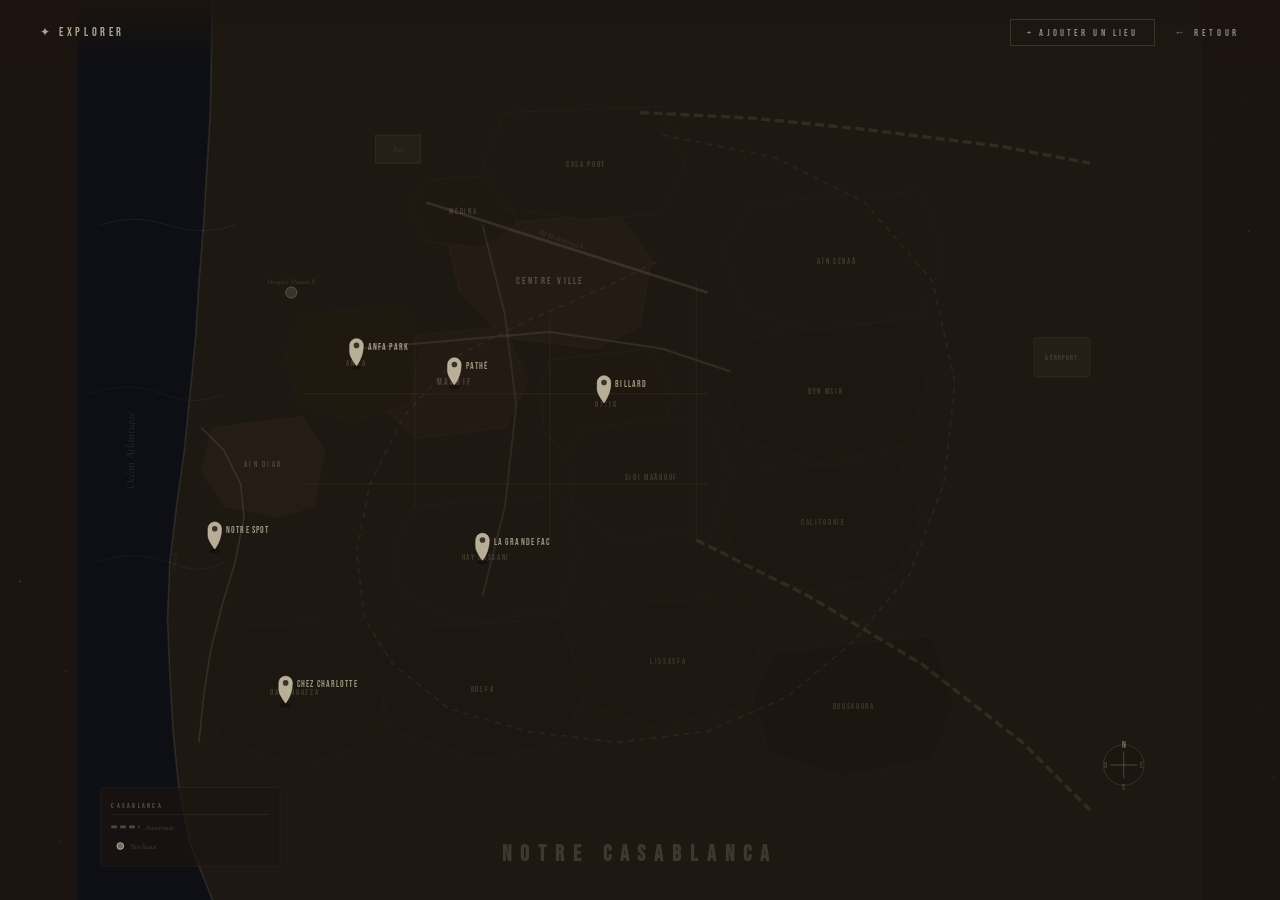
==== carte.html @ 4262c140 "Create carte.html" ====
<!DOCTYPE html>
<html lang="fr">
<head>
<meta charset="UTF-8">
<meta name="viewport" content="width=device-width, initial-scale=1.0">
<title>Notre Carte</title>
<link rel="icon" type="image/x-icon" href="favicon_io/favicon.ico">
<link rel="apple-touch-icon" href="favicon_io/apple-touch-icon.png">
<link href="https://fonts.googleapis.com/css2?family=Bebas+Neue&family=Cormorant+Garamond:ital,wght@0,300;0,400;1,300;1,400&display=swap" rel="stylesheet">
<style>
*{margin:0;padding:0;box-sizing:border-box}
:root{
  --bg:#1C1410;--bg2:#231A13;--bg3:#2E2018;
  --cream:#F2EAD8;--cream2:#D9CEBC;
  --brown:#7A7870;--brown-light:#D4C9B0;
  --text:#F2EAD8;--muted:#8A8880;
}
html,body{height:100%;background:var(--bg);color:var(--text);font-family:'Cormorant Garamond',Georgia,serif;overflow:hidden;}

/* NAV */
nav{position:fixed;top:0;left:0;width:100%;z-index:50;padding:1.2rem 2.5rem;display:flex;align-items:center;justify-content:space-between;background:linear-gradient(to bottom,rgba(28,20,16,0.95),transparent);}
.nav-logo{font-family:'Bebas Neue',sans-serif;font-size:0.75rem;letter-spacing:0.3em;color:var(--brown-light);text-decoration:none;opacity:0.8;}
.nav-back{font-family:'Bebas Neue',sans-serif;font-size:0.65rem;letter-spacing:0.35em;color:var(--muted);text-decoration:none;transition:color 0.2s;}
.nav-back:hover{color:var(--cream);}
.nav-add-btn{font-family:'Bebas Neue',sans-serif;font-size:0.65rem;letter-spacing:0.3em;color:var(--muted);background:none;border:1px solid rgba(180,170,155,0.2);padding:0.4rem 1rem;cursor:pointer;transition:all 0.2s;}
.nav-add-btn:hover,.nav-add-btn.active{color:var(--cream);border-color:rgba(180,170,155,0.5);}

/* MAP CONTAINER */
#map-wrap{position:fixed;inset:0;z-index:1;overflow:hidden;}
#map-svg{width:100%;height:100%;cursor:default;}
#map-svg.adding{cursor:crosshair;}

/* CARTE TITLE */
.map-title{position:fixed;bottom:2rem;left:50%;transform:translateX(-50%);z-index:10;text-align:center;pointer-events:none;}
.map-title h1{font-family:'Bebas Neue',sans-serif;font-size:clamp(1rem,3vw,1.4rem);letter-spacing:0.4em;color:var(--cream);opacity:0.15;}

/* ADD MODE HINT */
#add-hint{position:fixed;top:5rem;left:50%;transform:translateX(-50%);z-index:20;font-family:'Bebas Neue',sans-serif;font-size:0.65rem;letter-spacing:0.4em;color:var(--brown-light);opacity:0.8;background:rgba(28,20,16,0.9);padding:0.5rem 1.2rem;border:1px solid rgba(180,170,155,0.2);display:none;}
#add-hint.show{display:block;}

/* PIN POPUP */
#pin-popup{
  position:fixed;z-index:100;
  background:var(--bg2);
  border:1px solid rgba(180,170,155,0.22);
  padding:1.5rem;
  width:260px;
  display:none;
  pointer-events:all;
}
#pin-popup.show{display:block;}
.popup-name{font-family:'Bebas Neue',sans-serif;font-size:0.8rem;letter-spacing:0.3em;color:var(--brown-light);margin-bottom:0.3rem;}
.popup-text{font-size:0.95rem;font-style:italic;color:var(--cream2);line-height:1.7;font-weight:300;}
.popup-delete{font-family:'Bebas Neue',sans-serif;font-size:0.55rem;letter-spacing:0.3em;color:var(--muted);background:none;border:none;cursor:pointer;margin-top:1rem;display:block;transition:color 0.2s;}
.popup-delete:hover{color:var(--cream);}
.popup-close{position:absolute;top:0.6rem;right:0.8rem;font-family:'Bebas Neue',sans-serif;font-size:0.6rem;color:var(--muted);background:none;border:none;cursor:pointer;}
.popup-close:hover{color:var(--cream);}

/* ADD FORM MODAL */
#add-modal{
  position:fixed;inset:0;z-index:200;
  background:rgba(10,7,4,0.88);
  backdrop-filter:blur(10px);
  display:none;align-items:center;justify-content:center;
  padding:2rem;
}
#add-modal.show{display:flex;}
#add-form{
  background:var(--bg2);
  border:1px solid rgba(180,170,155,0.2);
  padding:2.5rem;
  width:100%;max-width:400px;
}
.form-title{font-family:'Bebas Neue',sans-serif;font-size:1.2rem;letter-spacing:0.3em;color:var(--cream);margin-bottom:2rem;}
.form-group{margin-bottom:1.2rem;}
.form-label{font-family:'Bebas Neue',sans-serif;font-size:0.6rem;letter-spacing:0.4em;color:var(--muted);opacity:0.7;display:block;margin-bottom:0.5rem;}
.form-input,.form-textarea{
  width:100%;background:rgba(255,255,255,0.03);
  border:none;border-bottom:1px solid rgba(180,170,155,0.2);
  padding:0.5rem 0.2rem;color:var(--cream);
  font-family:'Cormorant Garamond',serif;font-style:italic;
  font-size:1rem;outline:none;transition:border-color 0.2s;
}
.form-textarea{resize:none;height:80px;border:1px solid rgba(180,170,155,0.2);padding:0.5rem;margin-top:0.2rem;}
.form-input::placeholder,.form-textarea::placeholder{color:var(--muted);opacity:0.4;}
.form-input:focus,.form-textarea:focus{border-color:rgba(180,170,155,0.5);}
.form-actions{display:flex;gap:1rem;margin-top:2rem;}
.form-submit{font-family:'Bebas Neue',sans-serif;font-size:0.7rem;letter-spacing:0.4em;color:var(--cream);background:none;border:1px solid rgba(180,170,155,0.3);padding:0.7rem 1.5rem;cursor:pointer;transition:all 0.2s;flex:1;}
.form-submit:hover{background:rgba(180,170,155,0.08);border-color:rgba(180,170,155,0.6);}
.form-cancel{font-family:'Bebas Neue',sans-serif;font-size:0.7rem;letter-spacing:0.4em;color:var(--muted);background:none;border:none;cursor:pointer;padding:0.7rem 1rem;transition:color 0.2s;}
.form-cancel:hover{color:var(--cream);}

/* STARFIELD */
#starfield{position:fixed;inset:0;pointer-events:none;z-index:0;}
</style>
</head>
<body>

<canvas id="starfield"></canvas>

<nav>
  <a class="nav-logo" href="index.html">✦ Explorer</a>
  <div style="display:flex;gap:1.2rem;align-items:center;">
    <button class="nav-add-btn" id="nav-add-btn">+ Ajouter un lieu</button>
    <a class="nav-back" href="index.html">← Retour</a>
  </div>
</nav>

<div id="add-hint" class="show" style="display:none;">Appuie sur la carte pour placer un pin ✦</div>

<div id="map-wrap">
<svg id="map-svg" viewBox="0 0 1000 800" preserveAspectRatio="xMidYMid meet" xmlns="http://www.w3.org/2000/svg">
  <defs>
    <filter id="glow"><feGaussianBlur stdDeviation="3" result="coloredBlur"/><feMerge><feMergeNode in="coloredBlur"/><feMergeNode in="SourceGraphic"/></feMerge></filter>
  </defs>

  <!-- FOND MER / OCÉAN ATLANTIQUE -->
  <rect width="1000" height="800" fill="#0D0F14"/>

  <!-- MASSE TERRESTRE CASABLANCA - forme générale -->
  <!-- Zone principale urbaine -->
  <path d="M120,0 L1000,0 L1000,800 L120,800 L100,750 L90,700 L85,650 L82,600 L80,550 L82,500 L88,450 L95,400 L100,350 L105,300 L108,250 L112,200 L115,150 L118,100 Z" fill="#1E1812"/>

  <!-- Côte Atlantique - détails -->
  <path d="M120,0 L118,100 L115,150 L112,200 L108,250 L105,300 L100,350 L95,400 L88,450 L82,500 L80,550 L82,600 L85,650 L90,700 L100,750 L120,800" fill="none" stroke="rgba(180,170,155,0.15)" stroke-width="1.5"/>

  <!-- Vagues océan subtiles -->
  <path d="M20,200 Q50,190 80,200 Q110,210 140,200" fill="none" stroke="rgba(140,160,180,0.08)" stroke-width="1"/>
  <path d="M10,350 Q45,338 75,350 Q105,362 130,350" fill="none" stroke="rgba(140,160,180,0.06)" stroke-width="1"/>
  <path d="M15,500 Q50,488 82,500 Q110,512 130,500" fill="none" stroke="rgba(140,160,180,0.07)" stroke-width="1"/>

  <!-- Label OCÉAN ATLANTIQUE -->
  <text x="50" y="400" font-family="'Cormorant Garamond',serif" font-size="11" fill="rgba(140,160,180,0.2)" font-style="italic" text-anchor="middle" transform="rotate(-90,50,400)">Océan Atlantique</text>

  <!-- QUARTIERS / ZONES PRINCIPALES -->

  <!-- Ain Diab / Corniche (zone côtière ouest) -->
  <path d="M120,380 L200,370 L220,400 L210,450 L180,460 L130,450 L110,420 Z" fill="#241C15" stroke="rgba(180,170,155,0.06)" stroke-width="0.5"/>
  <text x="165" y="415" font-family="'Bebas Neue',sans-serif" font-size="7.5" fill="rgba(212,201,176,0.25)" letter-spacing="2" text-anchor="middle">AIN DIAB</text>

  <!-- Maarif -->
  <path d="M280,300 L380,290 L400,340 L380,380 L300,390 L270,360 L265,320 Z" fill="#221A13" stroke="rgba(180,170,155,0.07)" stroke-width="0.5"/>
  <text x="335" y="342" font-family="'Bebas Neue',sans-serif" font-size="8" fill="rgba(212,201,176,0.25)" letter-spacing="2" text-anchor="middle">MAARIF</text>

  <!-- Centre Ville / Médina -->
  <path d="M350,200 L480,190 L510,230 L500,290 L460,310 L380,300 L340,260 L330,220 Z" fill="#241B14" stroke="rgba(180,170,155,0.09)" stroke-width="0.5"/>
  <text x="420" y="252" font-family="'Bebas Neue',sans-serif" font-size="8.5" fill="rgba(212,201,176,0.3)" letter-spacing="2" text-anchor="middle">CENTRE VILLE</text>

  <!-- Médina (zone plus ancienne) -->
  <path d="M310,160 L380,155 L390,200 L360,220 L310,215 L295,185 Z" fill="#1F1810" stroke="rgba(180,170,155,0.08)" stroke-width="0.5"/>
  <text x="343" y="190" font-family="'Bebas Neue',sans-serif" font-size="7" fill="rgba(212,201,176,0.2)" letter-spacing="1.5" text-anchor="middle">MÉDINA</text>

  <!-- Anfa -->
  <path d="M200,280 L290,270 L305,310 L295,360 L240,375 L195,355 L185,315 Z" fill="#201910" stroke="rgba(180,170,155,0.06)" stroke-width="0.5"/>
  <text x="248" y="325" font-family="'Bebas Neue',sans-serif" font-size="7.5" fill="rgba(212,201,176,0.2)" letter-spacing="2" text-anchor="middle">ANFA</text>

  <!-- Oasis / Riviera -->
  <path d="M420,320 L510,310 L530,355 L512,400 L445,412 L415,385 L412,342 Z" fill="#1F1811" stroke="rgba(180,170,155,0.07)" stroke-width="0.5"/>
  <text x="470" y="362" font-family="'Bebas Neue',sans-serif" font-size="7" fill="rgba(212,201,176,0.22)" letter-spacing="1.5" text-anchor="middle">OASIS</text>

  <!-- Sidi Maârouf / Technopark -->
  <path d="M450,380 L560,370 L580,420 L565,470 L480,480 L440,450 L435,405 Z" fill="#1E1812" stroke="rgba(180,170,155,0.06)" stroke-width="0.5"/>
  <text x="510" y="427" font-family="'Bebas Neue',sans-serif" font-size="7.5" fill="rgba(212,201,176,0.2)" letter-spacing="1.5" text-anchor="middle">SIDI MAÂROUF</text>

  <!-- Hay Hassani -->
  <path d="M300,450 L430,440 L445,490 L430,540 L350,555 L290,530 L280,490 Z" fill="#1E1812" stroke="rgba(180,170,155,0.06)" stroke-width="0.5"/>
  <text x="363" y="498" font-family="'Bebas Neue',sans-serif" font-size="7.5" fill="rgba(212,201,176,0.2)" letter-spacing="1.5" text-anchor="middle">HAY HASSANI</text>

  <!-- Oulfa / Lahraouiyine (zone sud) -->
  <path d="M280,560 L430,550 L450,610 L435,660 L360,675 L280,650 L265,600 Z" fill="#1D1711" stroke="rgba(180,170,155,0.06)" stroke-width="0.5"/>
  <text x="360" y="615" font-family="'Bebas Neue',sans-serif" font-size="7.5" fill="rgba(212,201,176,0.2)" letter-spacing="1.5" text-anchor="middle">OULFA</text>

  <!-- Dar Bouazza (zone sud-ouest côtière) -->
  <path d="M120,560 L260,550 L275,600 L265,660 L200,680 L130,660 L108,620 Z" fill="#1C1710" stroke="rgba(180,170,155,0.06)" stroke-width="0.5"/>
  <text x="193" y="618" font-family="'Bebas Neue',sans-serif" font-size="7.5" fill="rgba(212,201,176,0.2)" letter-spacing="1.5" text-anchor="middle">DAR BOUAZZA</text>

  <!-- Casa Port / Zone industrielle nord -->
  <path d="M380,100 L520,95 L540,145 L520,190 L450,195 L380,185 L360,145 Z" fill="#1D1811" stroke="rgba(180,170,155,0.07)" stroke-width="0.5"/>
  <text x="452" y="148" font-family="'Bebas Neue',sans-serif" font-size="7.5" fill="rgba(212,201,176,0.2)" letter-spacing="1.5" text-anchor="middle">CASA PORT</text>

  <!-- Ain Sebaa / Est -->
  <path d="M600,180 L750,170 L770,230 L750,280 L660,295 L590,275 L575,220 Z" fill="#1D1811" stroke="rgba(180,170,155,0.06)" stroke-width="0.5"/>
  <text x="675" y="235" font-family="'Bebas Neue',sans-serif" font-size="7.5" fill="rgba(212,201,176,0.2)" letter-spacing="1.5" text-anchor="middle">AÏN SÉBAÂ</text>

  <!-- Bernoussi / Ben Msik -->
  <path d="M600,300 L730,285 L755,340 L740,395 L660,410 L590,390 L575,340 Z" fill="#1C1710" stroke="rgba(180,170,155,0.06)" stroke-width="0.5"/>
  <text x="665" y="350" font-family="'Bebas Neue',sans-serif" font-size="7.5" fill="rgba(212,201,176,0.2)" letter-spacing="1.5" text-anchor="middle">BEN MSIK</text>

  <!-- Sidi Maarouf extension / Californie -->
  <path d="M600,420 L730,408 L750,460 L730,510 L650,525 L585,505 L575,455 Z" fill="#1C1710" stroke="rgba(180,170,155,0.06)" stroke-width="0.5"/>
  <text x="663" y="467" font-family="'Bebas Neue',sans-serif" font-size="7" fill="rgba(212,201,176,0.18)" letter-spacing="1.5" text-anchor="middle">CALIFORNIE</text>

  <!-- Lissasfa -->
  <path d="M460,540 L590,530 L605,580 L590,630 L510,645 L450,625 L440,575 Z" fill="#1C1710" stroke="rgba(180,170,155,0.05)" stroke-width="0.5"/>
  <text x="525" y="590" font-family="'Bebas Neue',sans-serif" font-size="7" fill="rgba(212,201,176,0.18)" letter-spacing="1.5" text-anchor="middle">LISSASFA</text>

  <!-- Bouskoura / Sud -->
  <path d="M620,580 L760,565 L780,625 L760,675 L680,690 L615,670 L600,620 Z" fill="#1B1610" stroke="rgba(180,170,155,0.05)" stroke-width="0.5"/>
  <text x="690" y="630" font-family="'Bebas Neue',sans-serif" font-size="7.5" fill="rgba(212,201,176,0.18)" letter-spacing="1.5" text-anchor="middle">BOUSKOURA</text>

  <!-- ROUTES PRINCIPALES -->

  <!-- Boulevard Mohammed V (axe central) -->
  <line x1="310" y1="180" x2="560" y2="260" stroke="rgba(212,201,176,0.12)" stroke-width="2.5"/>
  <text x="430" y="215" font-family="'Cormorant Garamond',serif" font-size="7" fill="rgba(212,201,176,0.18)" font-style="italic" text-anchor="middle" transform="rotate(20,430,215)">Bd Mohammed V</text>

  <!-- Autoroute Casa-Rabat (nord) -->
  <path d="M500,100 L600,105 L700,115 L820,130 L900,145" fill="none" stroke="rgba(212,201,176,0.1)" stroke-width="3" stroke-dasharray="8,4"/>

  <!-- Autoroute Casa-Marrakech (sud-est) -->
  <path d="M550,480 L650,530 L750,590 L840,660 L900,720" fill="none" stroke="rgba(212,201,176,0.1)" stroke-width="3" stroke-dasharray="8,4"/>

  <!-- Route côtière (Corniche) -->
  <path d="M110,380 L130,400 L145,430 L148,460 L140,500 L128,540 L118,580 L112,620 L108,660" fill="none" stroke="rgba(212,201,176,0.12)" stroke-width="1.5"/>
  <text x="88" y="500" font-family="'Cormorant Garamond',serif" font-size="6.5" fill="rgba(212,201,176,0.15)" font-style="italic" text-anchor="middle" transform="rotate(-80,88,500)">Corniche</text>

  <!-- Boulevard Zerktouni -->
  <path d="M250,310 L420,295 L520,310 L580,330" fill="none" stroke="rgba(212,201,176,0.1)" stroke-width="2"/>

  <!-- Avenue Hassan II -->
  <path d="M360,200 L380,280 L390,360 L380,450 L360,530" fill="none" stroke="rgba(212,201,176,0.09)" stroke-width="1.8"/>

  <!-- Périphérique / ceinture -->
  <path d="M520,120 L620,140 L700,180 L760,250 L780,340 L770,430 L740,510 L690,570 L630,620 L560,650 L480,660 L400,650 L330,630 L280,590 L255,550 L248,490 L260,430 L290,370 L340,315 L400,285 L470,255 L520,230" fill="none" stroke="rgba(212,201,176,0.07)" stroke-width="1.5" stroke-dasharray="5,5"/>

  <!-- Quelques rues secondaires -->
  <line x1="300" y1="300" x2="300" y2="450" stroke="rgba(212,201,176,0.06)" stroke-width="1"/>
  <line x1="420" y1="280" x2="420" y2="480" stroke="rgba(212,201,176,0.06)" stroke-width="1"/>
  <line x1="550" y1="250" x2="550" y2="480" stroke="rgba(212,201,176,0.06)" stroke-width="1"/>
  <line x1="200" y1="350" x2="560" y2="350" stroke="rgba(212,201,176,0.06)" stroke-width="1"/>
  <line x1="200" y1="430" x2="560" y2="430" stroke="rgba(212,201,176,0.06)" stroke-width="1"/>

  <!-- POINTS D'INTÉRÊT FIXES -->

  <!-- Hassan II Mosquée (icône) -->
  <circle cx="190" cy="260" r="5" fill="rgba(212,201,176,0.15)" stroke="rgba(212,201,176,0.3)" stroke-width="0.8"/>
  <text x="190" y="252" font-family="'Cormorant Garamond',serif" font-size="6.5" fill="rgba(212,201,176,0.25)" text-anchor="middle" font-style="italic">Mosquée Hassan II</text>

  <!-- Port -->
  <rect x="265" y="120" width="40" height="25" fill="rgba(212,201,176,0.04)" stroke="rgba(212,201,176,0.1)" stroke-width="0.8"/>
  <text x="285" y="135" font-family="'Cormorant Garamond',serif" font-size="6" fill="rgba(212,201,176,0.2)" text-anchor="middle" font-style="italic">Port</text>

  <!-- Aéroport (loin à droite) -->
  <rect x="850" y="300" width="50" height="35" rx="3" fill="rgba(212,201,176,0.03)" stroke="rgba(212,201,176,0.08)" stroke-width="0.8"/>
  <text x="875" y="320" font-family="'Bebas Neue',sans-serif" font-size="6.5" fill="rgba(212,201,176,0.2)" text-anchor="middle" letter-spacing="1">AÉROPORT</text>

  <!-- BOUSSOLE -->
  <g transform="translate(930,680)">
    <circle cx="0" cy="0" r="18" fill="rgba(28,20,16,0.8)" stroke="rgba(180,170,155,0.2)" stroke-width="0.8"/>
    <line x1="0" y1="-12" x2="0" y2="12" stroke="rgba(212,201,176,0.3)" stroke-width="0.8"/>
    <line x1="-12" y1="0" x2="12" y2="0" stroke="rgba(212,201,176,0.3)" stroke-width="0.8"/>
    <text x="0" y="-15" font-family="'Bebas Neue',sans-serif" font-size="8" fill="rgba(212,201,176,0.5)" text-anchor="middle">N</text>
    <text x="0" y="22" font-family="'Bebas Neue',sans-serif" font-size="7" fill="rgba(212,201,176,0.25)" text-anchor="middle">S</text>
    <text x="16" y="3" font-family="'Bebas Neue',sans-serif" font-size="7" fill="rgba(212,201,176,0.25)" text-anchor="middle">E</text>
    <text x="-16" y="3" font-family="'Bebas Neue',sans-serif" font-size="7" fill="rgba(212,201,176,0.25)" text-anchor="middle">O</text>
  </g>

  <!-- Légende -->
  <rect x="20" y="700" width="160" height="70" rx="2" fill="rgba(28,20,16,0.7)" stroke="rgba(180,170,155,0.1)" stroke-width="0.5"/>
  <text x="30" y="718" font-family="'Bebas Neue',sans-serif" font-size="6.5" fill="rgba(212,201,176,0.35)" letter-spacing="2">CASABLANCA</text>
  <line x1="30" y1="724" x2="170" y2="724" stroke="rgba(180,170,155,0.15)" stroke-width="0.5"/>
  <line x1="30" y1="735" x2="55" y2="735" stroke="rgba(212,201,176,0.3)" stroke-width="2.5" stroke-dasharray="5,3"/>
  <text x="60" y="738" font-family="'Cormorant Garamond',serif" font-size="7" fill="rgba(212,201,176,0.3)" font-style="italic">Autoroute</text>
  <circle cx="38" cy="752" r="3" fill="rgba(212,201,176,0.5)" stroke="rgba(212,201,176,0.8)" stroke-width="0.8"/>
  <text x="47" y="755" font-family="'Cormorant Garamond',serif" font-size="7" fill="rgba(212,201,176,0.3)" font-style="italic">Nos lieux</text>

  <!-- GROUPE DES PINS (dynamique) -->
  <g id="pins-layer"></g>

</svg>
</div>

<!-- HINT -->
<div id="add-hint">Appuie sur la carte pour placer un pin ✦</div>

<!-- POPUP PIN -->
<div id="pin-popup">
  <button class="popup-close" id="popup-close">✕</button>
  <p class="popup-name" id="popup-name"></p>
  <p class="popup-text" id="popup-text"></p>
  <button class="popup-delete" id="popup-delete">✕ Supprimer ce lieu</button>
</div>

<!-- MODAL AJOUT -->
<div id="add-modal">
  <div id="add-form">
    <p class="form-title">Nouveau lieu ✦</p>
    <div class="form-group">
      <label class="form-label">Nom du lieu</label>
      <input class="form-input" id="form-name" type="text" placeholder="ex: La plage, Chez toi..."/>
    </div>
    <div class="form-group">
      <label class="form-label">Note (optionnel)</label>
      <textarea class="form-textarea" id="form-text" placeholder="Un souvenir, une anecdote..."></textarea>
    </div>
    <div class="form-actions">
      <button class="form-submit" id="form-submit">Placer ✦</button>
      <button class="form-cancel" id="form-cancel">Annuler</button>
    </div>
  </div>
</div>

<div class="map-title"><h1>NOTRE CASABLANCA</h1></div>

<script>
const PINS_KEY = 'charlotte_carte_pins';

// STARFIELD
const cv = document.createElement('canvas');
cv.id = 'starfield';
cv.style.cssText = 'position:fixed;inset:0;pointer-events:none;z-index:0;';
document.body.prepend(cv);
const cx = cv.getContext('2d');
let ST = [];
function rsz(){ cv.width = innerWidth; cv.height = innerHeight; }
function mkStars(){
  ST = [];
  for(let i=0;i<120;i++){
    ST.push({x:Math.random()*cv.width,y:Math.random()*cv.height,r:Math.random()*0.8+0.1,a:Math.random()*Math.PI*2,sp:(Math.random()*0.001+0.0003)*(Math.random()<0.5?1:-1),maxA:Math.random()*0.3+0.05});
  }
}
function drawStars(){
  cx.clearRect(0,0,cv.width,cv.height);
  ST.forEach(s=>{s.a+=s.sp;const al=(Math.sin(s.a)*0.5+0.5)*s.maxA+0.02;cx.beginPath();cx.arc(s.x,s.y,s.r,0,Math.PI*2);cx.fillStyle=`rgba(235,232,228,${al})`;cx.fill();});
  requestAnimationFrame(drawStars);
}
rsz();mkStars();drawStars();
window.addEventListener('resize',()=>{rsz();mkStars();});

// PINS DATA
// Coordonnées SVG (viewBox 1000x800)
// Dar Bouazza: zone sud-ouest côtière ~ x:185, y:620
// Fac Taieb Naciri: Hay Hassani ~ x:360, y:498
// Plage Madame Choual: côte ~ x:122, y:490
// Pathé: Maarif ~ x:335, y:342

let pins = [];
try { const s = localStorage.getItem(PINS_KEY); if(s) pins = JSON.parse(s); } catch(e){}

// Pins de départ (ajoutés si vide)
const defaultPins = [
  { id: 'p0', x: 185, y: 625, name: 'Chez Charlotte', text: '', fixed: true },
  { id: 'p1', x: 360, y: 498, name: 'La grande fac', text: '', fixed: true },
  { id: 'p2', x: 122, y: 488, name: 'Notre spot', text: '', fixed: true },
  { id: 'p3', x: 335, y: 342, name: 'Pathé', text: '', fixed: true },
  { id: 'p4', x: 468, y: 358, name: 'Billard', text: '', fixed: true },
  { id: 'p5', x: 248, y: 325, name: 'Anfa Park', text: '', fixed: true },
];
const existingIds = pins.map(p => p.id);
const missingDefaults = defaultPins.filter(p => !existingIds.includes(p.id));
if(pins.length === 0){
  pins = [...defaultPins];
} else if(missingDefaults.length > 0){
  pins = [...missingDefaults, ...pins];
}
savePins();

function savePins(){ localStorage.setItem(PINS_KEY, JSON.stringify(pins)); }

// RENDER PINS
const pinsLayer = document.getElementById('pins-layer');
const svg = document.getElementById('map-svg');

function renderPins(){
  pinsLayer.innerHTML = '';
  pins.forEach((p, idx) => {
    const g = document.createElementNS('http://www.w3.org/2000/svg','g');
    g.setAttribute('class','pin-group');
    g.style.cursor = 'pointer';

    // Pin shadow
    const shadow = document.createElementNS('http://www.w3.org/2000/svg','ellipse');
    shadow.setAttribute('cx', p.x);
    shadow.setAttribute('cy', p.y + 2);
    shadow.setAttribute('rx', '5');
    shadow.setAttribute('ry', '2');
    shadow.setAttribute('fill','rgba(0,0,0,0.3)');
    g.appendChild(shadow);

    // Pin body (épingle)
    const pinBody = document.createElementNS('http://www.w3.org/2000/svg','path');
    // Forme d'épingle : cercle en haut, pointe en bas
    const px = p.x, py = p.y;
    pinBody.setAttribute('d', `M${px},${py-18} m-6,0 a6,6 0 1,1 12,0 Q${px+6},${py-8} ${px},${py} Q${px-6},${py-8} ${px-6},${py-12} Z`);
    pinBody.setAttribute('fill','rgba(212,201,176,0.85)');
    pinBody.setAttribute('stroke','rgba(212,201,176,1)');
    pinBody.setAttribute('stroke-width','0.5');
    g.appendChild(pinBody);

    // Point central du pin
    const dot = document.createElementNS('http://www.w3.org/2000/svg','circle');
    dot.setAttribute('cx', px);
    dot.setAttribute('cy', py - 18);
    dot.setAttribute('r', '2.5');
    dot.setAttribute('fill','rgba(28,20,16,0.8)');
    g.appendChild(dot);

    // Label
    const label = document.createElementNS('http://www.w3.org/2000/svg','text');
    label.setAttribute('x', px + 10);
    label.setAttribute('y', py - 14);
    label.setAttribute('font-family',"'Bebas Neue',sans-serif");
    label.setAttribute('font-size','8');
    label.setAttribute('fill','rgba(212,201,176,0.7)');
    label.setAttribute('letter-spacing','1');
    label.textContent = p.name.toUpperCase().substring(0,22) + (p.name.length > 22 ? '...' : '');
    g.appendChild(label);

    g.addEventListener('click', (e) => { e.stopPropagation(); showPopup(p, idx, e); });
    pinsLayer.appendChild(g);
  });
}
renderPins();

// POPUP
const popup = document.getElementById('pin-popup');
const popupName = document.getElementById('popup-name');
const popupText = document.getElementById('popup-text');
const popupDelete = document.getElementById('popup-delete');
const popupClose = document.getElementById('popup-close');
let activeIdx = -1;

function showPopup(p, idx, e){
  activeIdx = idx;
  popupName.textContent = p.name;
  popupText.textContent = p.text || '— aucune note —';
  // Position
  const vw = window.innerWidth, vh = window.innerHeight;
  let left = e.clientX + 15, top = e.clientY - 20;
  if(left + 280 > vw) left = e.clientX - 275;
  if(top + 150 > vh) top = vh - 160;
  popup.style.left = left + 'px';
  popup.style.top = top + 'px';
  popup.classList.add('show');
}
popupClose.addEventListener('click', () => popup.classList.remove('show'));
popupDelete.addEventListener('click', () => {
  if(activeIdx < 0) return;
  pins.splice(activeIdx, 1);
  savePins();
  renderPins();
  popup.classList.remove('show');
});
document.getElementById('map-wrap').addEventListener('click', () => popup.classList.remove('show'));

// ADD MODE
const addBtn = document.getElementById('nav-add-btn');
const addHint = document.getElementById('add-hint');
const addModal = document.getElementById('add-modal');
const formName = document.getElementById('form-name');
const formText = document.getElementById('form-text');
const formSubmit = document.getElementById('form-submit');
const formCancel = document.getElementById('form-cancel');
let addMode = false;
let pendingCoords = null;

addBtn.addEventListener('click', () => {
  addMode = !addMode;
  addBtn.classList.toggle('active', addMode);
  addHint.classList.toggle('show', addMode);
  svg.classList.toggle('adding', addMode);
});

svg.addEventListener('click', (e) => {
  if(!addMode) return;
  // Convertir coords écran → SVG viewBox
  const rect = svg.getBoundingClientRect();
  const scaleX = 1000 / rect.width;
  const scaleY = 800 / rect.height;
  const svgX = (e.clientX - rect.left) * scaleX;
  const svgY = (e.clientY - rect.top) * scaleY;
  pendingCoords = { x: Math.round(svgX), y: Math.round(svgY) };
  formName.value = '';
  formText.value = '';
  addModal.classList.add('show');
  setTimeout(() => formName.focus(), 100);
});

formSubmit.addEventListener('click', () => {
  const name = formName.value.trim();
  if(!name || !pendingCoords) return;
  pins.push({ id: 'p'+ Date.now(), x: pendingCoords.x, y: pendingCoords.y, name, text: formText.value.trim() });
  savePins();
  renderPins();
  addModal.classList.remove('show');
  addMode = false;
  addBtn.classList.remove('active');
  addHint.classList.remove('show');
  svg.classList.remove('adding');
});

formCancel.addEventListener('click', () => { addModal.classList.remove('show'); });
document.addEventListener('keydown', e => { if(e.key === 'Escape'){ addModal.classList.remove('show'); popup.classList.remove('show'); }});
</script>
</body>
</html>
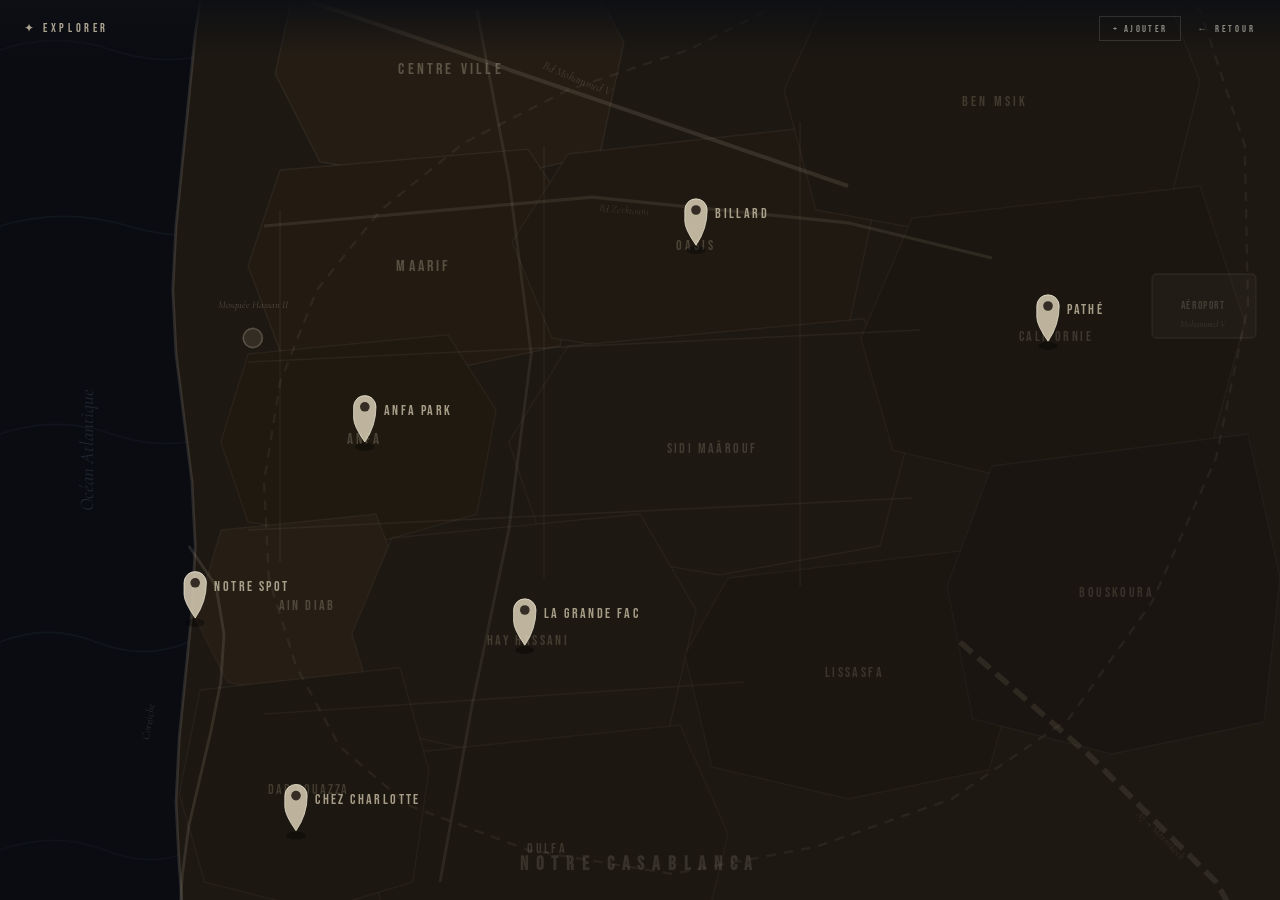
==== commit 50a8074c: "Update carte.html" ====
--- a/carte.html
+++ b/carte.html
@@ -10,270 +10,256 @@
 <style>
 *{margin:0;padding:0;box-sizing:border-box}
 :root{
-  --bg:#1C1410;--bg2:#231A13;--bg3:#2E2018;
+  --bg:#1C1410;--bg2:#231A13;
   --cream:#F2EAD8;--cream2:#D9CEBC;
   --brown:#7A7870;--brown-light:#D4C9B0;
   --text:#F2EAD8;--muted:#8A8880;
 }
-html,body{height:100%;background:var(--bg);color:var(--text);font-family:'Cormorant Garamond',Georgia,serif;overflow:hidden;}
-
-/* NAV */
-nav{position:fixed;top:0;left:0;width:100%;z-index:50;padding:1.2rem 2.5rem;display:flex;align-items:center;justify-content:space-between;background:linear-gradient(to bottom,rgba(28,20,16,0.95),transparent);}
+html,body{height:100%;width:100%;background:#0D0F14;color:var(--text);font-family:'Cormorant Garamond',Georgia,serif;overflow:hidden;}
+
+nav{position:fixed;top:0;left:0;width:100%;z-index:50;padding:1rem 1.5rem;display:flex;align-items:center;justify-content:space-between;background:linear-gradient(to bottom,rgba(13,15,20,0.95),transparent);}
 .nav-logo{font-family:'Bebas Neue',sans-serif;font-size:0.75rem;letter-spacing:0.3em;color:var(--brown-light);text-decoration:none;opacity:0.8;}
-.nav-back{font-family:'Bebas Neue',sans-serif;font-size:0.65rem;letter-spacing:0.35em;color:var(--muted);text-decoration:none;transition:color 0.2s;}
+.nav-back{font-family:'Bebas Neue',sans-serif;font-size:0.6rem;letter-spacing:0.3em;color:var(--muted);text-decoration:none;transition:color 0.2s;}
 .nav-back:hover{color:var(--cream);}
-.nav-add-btn{font-family:'Bebas Neue',sans-serif;font-size:0.65rem;letter-spacing:0.3em;color:var(--muted);background:none;border:1px solid rgba(180,170,155,0.2);padding:0.4rem 1rem;cursor:pointer;transition:all 0.2s;}
+.nav-add-btn{font-family:'Bebas Neue',sans-serif;font-size:0.6rem;letter-spacing:0.25em;color:var(--muted);background:none;border:1px solid rgba(180,170,155,0.2);padding:0.35rem 0.8rem;cursor:pointer;transition:all 0.2s;}
 .nav-add-btn:hover,.nav-add-btn.active{color:var(--cream);border-color:rgba(180,170,155,0.5);}
 
-/* MAP CONTAINER */
-#map-wrap{position:fixed;inset:0;z-index:1;overflow:hidden;}
-#map-svg{width:100%;height:100%;cursor:default;}
+#map-wrap{position:fixed;inset:0;z-index:1;}
+#map-svg{width:100%;height:100%;display:block;}
 #map-svg.adding{cursor:crosshair;}
 
-/* CARTE TITLE */
-.map-title{position:fixed;bottom:2rem;left:50%;transform:translateX(-50%);z-index:10;text-align:center;pointer-events:none;}
-.map-title h1{font-family:'Bebas Neue',sans-serif;font-size:clamp(1rem,3vw,1.4rem);letter-spacing:0.4em;color:var(--cream);opacity:0.15;}
-
-/* ADD MODE HINT */
-#add-hint{position:fixed;top:5rem;left:50%;transform:translateX(-50%);z-index:20;font-family:'Bebas Neue',sans-serif;font-size:0.65rem;letter-spacing:0.4em;color:var(--brown-light);opacity:0.8;background:rgba(28,20,16,0.9);padding:0.5rem 1.2rem;border:1px solid rgba(180,170,155,0.2);display:none;}
+.map-title{position:fixed;bottom:1.5rem;left:50%;transform:translateX(-50%);z-index:10;text-align:center;pointer-events:none;}
+.map-title h1{font-family:'Bebas Neue',sans-serif;font-size:clamp(0.8rem,2.5vw,1.2rem);letter-spacing:0.4em;color:var(--cream);opacity:0.12;}
+
+#add-hint{position:fixed;top:4.5rem;left:50%;transform:translateX(-50%);z-index:20;font-family:'Bebas Neue',sans-serif;font-size:0.6rem;letter-spacing:0.35em;color:var(--brown-light);opacity:0.85;background:rgba(13,15,20,0.92);padding:0.45rem 1rem;border:1px solid rgba(180,170,155,0.2);display:none;white-space:nowrap;}
 #add-hint.show{display:block;}
 
-/* PIN POPUP */
-#pin-popup{
-  position:fixed;z-index:100;
-  background:var(--bg2);
-  border:1px solid rgba(180,170,155,0.22);
-  padding:1.5rem;
-  width:260px;
-  display:none;
-  pointer-events:all;
-}
+#pin-popup{position:fixed;z-index:100;background:var(--bg2);border:1px solid rgba(180,170,155,0.22);padding:1.2rem;width:230px;display:none;}
 #pin-popup.show{display:block;}
-.popup-name{font-family:'Bebas Neue',sans-serif;font-size:0.8rem;letter-spacing:0.3em;color:var(--brown-light);margin-bottom:0.3rem;}
-.popup-text{font-size:0.95rem;font-style:italic;color:var(--cream2);line-height:1.7;font-weight:300;}
-.popup-delete{font-family:'Bebas Neue',sans-serif;font-size:0.55rem;letter-spacing:0.3em;color:var(--muted);background:none;border:none;cursor:pointer;margin-top:1rem;display:block;transition:color 0.2s;}
+.popup-name{font-family:'Bebas Neue',sans-serif;font-size:0.75rem;letter-spacing:0.25em;color:var(--brown-light);margin-bottom:0.3rem;}
+.popup-text{font-size:0.9rem;font-style:italic;color:var(--cream2);line-height:1.65;font-weight:300;}
+.popup-delete{font-family:'Bebas Neue',sans-serif;font-size:0.5rem;letter-spacing:0.25em;color:var(--muted);background:none;border:none;cursor:pointer;margin-top:0.8rem;display:block;transition:color 0.2s;}
 .popup-delete:hover{color:var(--cream);}
-.popup-close{position:absolute;top:0.6rem;right:0.8rem;font-family:'Bebas Neue',sans-serif;font-size:0.6rem;color:var(--muted);background:none;border:none;cursor:pointer;}
+.popup-close{position:absolute;top:0.5rem;right:0.7rem;font-family:'Bebas Neue',sans-serif;font-size:0.55rem;color:var(--muted);background:none;border:none;cursor:pointer;}
 .popup-close:hover{color:var(--cream);}
 
-/* ADD FORM MODAL */
-#add-modal{
-  position:fixed;inset:0;z-index:200;
-  background:rgba(10,7,4,0.88);
-  backdrop-filter:blur(10px);
-  display:none;align-items:center;justify-content:center;
-  padding:2rem;
-}
+#add-modal{position:fixed;inset:0;z-index:200;background:rgba(10,7,4,0.9);backdrop-filter:blur(10px);display:none;align-items:center;justify-content:center;padding:1.5rem;}
 #add-modal.show{display:flex;}
-#add-form{
-  background:var(--bg2);
-  border:1px solid rgba(180,170,155,0.2);
-  padding:2.5rem;
-  width:100%;max-width:400px;
-}
-.form-title{font-family:'Bebas Neue',sans-serif;font-size:1.2rem;letter-spacing:0.3em;color:var(--cream);margin-bottom:2rem;}
-.form-group{margin-bottom:1.2rem;}
-.form-label{font-family:'Bebas Neue',sans-serif;font-size:0.6rem;letter-spacing:0.4em;color:var(--muted);opacity:0.7;display:block;margin-bottom:0.5rem;}
-.form-input,.form-textarea{
-  width:100%;background:rgba(255,255,255,0.03);
-  border:none;border-bottom:1px solid rgba(180,170,155,0.2);
-  padding:0.5rem 0.2rem;color:var(--cream);
-  font-family:'Cormorant Garamond',serif;font-style:italic;
-  font-size:1rem;outline:none;transition:border-color 0.2s;
-}
-.form-textarea{resize:none;height:80px;border:1px solid rgba(180,170,155,0.2);padding:0.5rem;margin-top:0.2rem;}
+#add-form{background:var(--bg2);border:1px solid rgba(180,170,155,0.2);padding:2rem;width:100%;max-width:380px;}
+.form-title{font-family:'Bebas Neue',sans-serif;font-size:1rem;letter-spacing:0.3em;color:var(--cream);margin-bottom:1.5rem;}
+.form-group{margin-bottom:1rem;}
+.form-label{font-family:'Bebas Neue',sans-serif;font-size:0.55rem;letter-spacing:0.4em;color:var(--muted);opacity:0.7;display:block;margin-bottom:0.4rem;}
+.form-input,.form-textarea{width:100%;background:rgba(255,255,255,0.03);border:none;border-bottom:1px solid rgba(180,170,155,0.2);padding:0.45rem 0.2rem;color:var(--cream);font-family:'Cormorant Garamond',serif;font-style:italic;font-size:1rem;outline:none;transition:border-color 0.2s;}
+.form-textarea{resize:none;height:70px;border:1px solid rgba(180,170,155,0.2);padding:0.4rem;margin-top:0.2rem;}
 .form-input::placeholder,.form-textarea::placeholder{color:var(--muted);opacity:0.4;}
 .form-input:focus,.form-textarea:focus{border-color:rgba(180,170,155,0.5);}
-.form-actions{display:flex;gap:1rem;margin-top:2rem;}
-.form-submit{font-family:'Bebas Neue',sans-serif;font-size:0.7rem;letter-spacing:0.4em;color:var(--cream);background:none;border:1px solid rgba(180,170,155,0.3);padding:0.7rem 1.5rem;cursor:pointer;transition:all 0.2s;flex:1;}
+.form-actions{display:flex;gap:1rem;margin-top:1.5rem;}
+.form-submit{font-family:'Bebas Neue',sans-serif;font-size:0.65rem;letter-spacing:0.35em;color:var(--cream);background:none;border:1px solid rgba(180,170,155,0.3);padding:0.6rem 1.2rem;cursor:pointer;transition:all 0.2s;flex:1;}
 .form-submit:hover{background:rgba(180,170,155,0.08);border-color:rgba(180,170,155,0.6);}
-.form-cancel{font-family:'Bebas Neue',sans-serif;font-size:0.7rem;letter-spacing:0.4em;color:var(--muted);background:none;border:none;cursor:pointer;padding:0.7rem 1rem;transition:color 0.2s;}
+.form-cancel{font-family:'Bebas Neue',sans-serif;font-size:0.65rem;letter-spacing:0.35em;color:var(--muted);background:none;border:none;cursor:pointer;padding:0.6rem 0.8rem;transition:color 0.2s;}
 .form-cancel:hover{color:var(--cream);}
-
-/* STARFIELD */
-#starfield{position:fixed;inset:0;pointer-events:none;z-index:0;}
 </style>
 </head>
 <body>
 
-<canvas id="starfield"></canvas>
-
 <nav>
   <a class="nav-logo" href="index.html">✦ Explorer</a>
-  <div style="display:flex;gap:1.2rem;align-items:center;">
-    <button class="nav-add-btn" id="nav-add-btn">+ Ajouter un lieu</button>
+  <div style="display:flex;gap:1rem;align-items:center;">
+    <button class="nav-add-btn" id="nav-add-btn">+ Ajouter</button>
     <a class="nav-back" href="index.html">← Retour</a>
   </div>
 </nav>
 
-<div id="add-hint" class="show" style="display:none;">Appuie sur la carte pour placer un pin ✦</div>
+<div id="add-hint">Appuie sur la carte pour placer un pin ✦</div>
 
 <div id="map-wrap">
-<svg id="map-svg" viewBox="0 0 1000 800" preserveAspectRatio="xMidYMid meet" xmlns="http://www.w3.org/2000/svg">
-  <defs>
-    <filter id="glow"><feGaussianBlur stdDeviation="3" result="coloredBlur"/><feMerge><feMergeNode in="coloredBlur"/><feMergeNode in="SourceGraphic"/></feMerge></filter>
-  </defs>
-
-  <!-- FOND MER / OCÉAN ATLANTIQUE -->
-  <rect width="1000" height="800" fill="#0D0F14"/>
-
-  <!-- MASSE TERRESTRE CASABLANCA - forme générale -->
-  <!-- Zone principale urbaine -->
-  <path d="M120,0 L1000,0 L1000,800 L120,800 L100,750 L90,700 L85,650 L82,600 L80,550 L82,500 L88,450 L95,400 L100,350 L105,300 L108,250 L112,200 L115,150 L118,100 Z" fill="#1E1812"/>
-
-  <!-- Côte Atlantique - détails -->
-  <path d="M120,0 L118,100 L115,150 L112,200 L108,250 L105,300 L100,350 L95,400 L88,450 L82,500 L80,550 L82,600 L85,650 L90,700 L100,750 L120,800" fill="none" stroke="rgba(180,170,155,0.15)" stroke-width="1.5"/>
-
-  <!-- Vagues océan subtiles -->
-  <path d="M20,200 Q50,190 80,200 Q110,210 140,200" fill="none" stroke="rgba(140,160,180,0.08)" stroke-width="1"/>
-  <path d="M10,350 Q45,338 75,350 Q105,362 130,350" fill="none" stroke="rgba(140,160,180,0.06)" stroke-width="1"/>
-  <path d="M15,500 Q50,488 82,500 Q110,512 130,500" fill="none" stroke="rgba(140,160,180,0.07)" stroke-width="1"/>
-
-  <!-- Label OCÉAN ATLANTIQUE -->
-  <text x="50" y="400" font-family="'Cormorant Garamond',serif" font-size="11" fill="rgba(140,160,180,0.2)" font-style="italic" text-anchor="middle" transform="rotate(-90,50,400)">Océan Atlantique</text>
-
-  <!-- QUARTIERS / ZONES PRINCIPALES -->
-
-  <!-- Ain Diab / Corniche (zone côtière ouest) -->
-  <path d="M120,380 L200,370 L220,400 L210,450 L180,460 L130,450 L110,420 Z" fill="#241C15" stroke="rgba(180,170,155,0.06)" stroke-width="0.5"/>
-  <text x="165" y="415" font-family="'Bebas Neue',sans-serif" font-size="7.5" fill="rgba(212,201,176,0.25)" letter-spacing="2" text-anchor="middle">AIN DIAB</text>
-
-  <!-- Maarif -->
-  <path d="M280,300 L380,290 L400,340 L380,380 L300,390 L270,360 L265,320 Z" fill="#221A13" stroke="rgba(180,170,155,0.07)" stroke-width="0.5"/>
-  <text x="335" y="342" font-family="'Bebas Neue',sans-serif" font-size="8" fill="rgba(212,201,176,0.25)" letter-spacing="2" text-anchor="middle">MAARIF</text>
-
-  <!-- Centre Ville / Médina -->
-  <path d="M350,200 L480,190 L510,230 L500,290 L460,310 L380,300 L340,260 L330,220 Z" fill="#241B14" stroke="rgba(180,170,155,0.09)" stroke-width="0.5"/>
-  <text x="420" y="252" font-family="'Bebas Neue',sans-serif" font-size="8.5" fill="rgba(212,201,176,0.3)" letter-spacing="2" text-anchor="middle">CENTRE VILLE</text>
-
-  <!-- Médina (zone plus ancienne) -->
-  <path d="M310,160 L380,155 L390,200 L360,220 L310,215 L295,185 Z" fill="#1F1810" stroke="rgba(180,170,155,0.08)" stroke-width="0.5"/>
-  <text x="343" y="190" font-family="'Bebas Neue',sans-serif" font-size="7" fill="rgba(212,201,176,0.2)" letter-spacing="1.5" text-anchor="middle">MÉDINA</text>
-
-  <!-- Anfa -->
-  <path d="M200,280 L290,270 L305,310 L295,360 L240,375 L195,355 L185,315 Z" fill="#201910" stroke="rgba(180,170,155,0.06)" stroke-width="0.5"/>
-  <text x="248" y="325" font-family="'Bebas Neue',sans-serif" font-size="7.5" fill="rgba(212,201,176,0.2)" letter-spacing="2" text-anchor="middle">ANFA</text>
-
-  <!-- Oasis / Riviera -->
-  <path d="M420,320 L510,310 L530,355 L512,400 L445,412 L415,385 L412,342 Z" fill="#1F1811" stroke="rgba(180,170,155,0.07)" stroke-width="0.5"/>
-  <text x="470" y="362" font-family="'Bebas Neue',sans-serif" font-size="7" fill="rgba(212,201,176,0.22)" letter-spacing="1.5" text-anchor="middle">OASIS</text>
-
-  <!-- Sidi Maârouf / Technopark -->
-  <path d="M450,380 L560,370 L580,420 L565,470 L480,480 L440,450 L435,405 Z" fill="#1E1812" stroke="rgba(180,170,155,0.06)" stroke-width="0.5"/>
-  <text x="510" y="427" font-family="'Bebas Neue',sans-serif" font-size="7.5" fill="rgba(212,201,176,0.2)" letter-spacing="1.5" text-anchor="middle">SIDI MAÂROUF</text>
-
-  <!-- Hay Hassani -->
-  <path d="M300,450 L430,440 L445,490 L430,540 L350,555 L290,530 L280,490 Z" fill="#1E1812" stroke="rgba(180,170,155,0.06)" stroke-width="0.5"/>
-  <text x="363" y="498" font-family="'Bebas Neue',sans-serif" font-size="7.5" fill="rgba(212,201,176,0.2)" letter-spacing="1.5" text-anchor="middle">HAY HASSANI</text>
-
-  <!-- Oulfa / Lahraouiyine (zone sud) -->
-  <path d="M280,560 L430,550 L450,610 L435,660 L360,675 L280,650 L265,600 Z" fill="#1D1711" stroke="rgba(180,170,155,0.06)" stroke-width="0.5"/>
-  <text x="360" y="615" font-family="'Bebas Neue',sans-serif" font-size="7.5" fill="rgba(212,201,176,0.2)" letter-spacing="1.5" text-anchor="middle">OULFA</text>
-
-  <!-- Dar Bouazza (zone sud-ouest côtière) -->
-  <path d="M120,560 L260,550 L275,600 L265,660 L200,680 L130,660 L108,620 Z" fill="#1C1710" stroke="rgba(180,170,155,0.06)" stroke-width="0.5"/>
-  <text x="193" y="618" font-family="'Bebas Neue',sans-serif" font-size="7.5" fill="rgba(212,201,176,0.2)" letter-spacing="1.5" text-anchor="middle">DAR BOUAZZA</text>
-
-  <!-- Casa Port / Zone industrielle nord -->
-  <path d="M380,100 L520,95 L540,145 L520,190 L450,195 L380,185 L360,145 Z" fill="#1D1811" stroke="rgba(180,170,155,0.07)" stroke-width="0.5"/>
-  <text x="452" y="148" font-family="'Bebas Neue',sans-serif" font-size="7.5" fill="rgba(212,201,176,0.2)" letter-spacing="1.5" text-anchor="middle">CASA PORT</text>
-
-  <!-- Ain Sebaa / Est -->
-  <path d="M600,180 L750,170 L770,230 L750,280 L660,295 L590,275 L575,220 Z" fill="#1D1811" stroke="rgba(180,170,155,0.06)" stroke-width="0.5"/>
-  <text x="675" y="235" font-family="'Bebas Neue',sans-serif" font-size="7.5" fill="rgba(212,201,176,0.2)" letter-spacing="1.5" text-anchor="middle">AÏN SÉBAÂ</text>
-
-  <!-- Bernoussi / Ben Msik -->
-  <path d="M600,300 L730,285 L755,340 L740,395 L660,410 L590,390 L575,340 Z" fill="#1C1710" stroke="rgba(180,170,155,0.06)" stroke-width="0.5"/>
-  <text x="665" y="350" font-family="'Bebas Neue',sans-serif" font-size="7.5" fill="rgba(212,201,176,0.2)" letter-spacing="1.5" text-anchor="middle">BEN MSIK</text>
-
-  <!-- Sidi Maarouf extension / Californie -->
-  <path d="M600,420 L730,408 L750,460 L730,510 L650,525 L585,505 L575,455 Z" fill="#1C1710" stroke="rgba(180,170,155,0.06)" stroke-width="0.5"/>
-  <text x="663" y="467" font-family="'Bebas Neue',sans-serif" font-size="7" fill="rgba(212,201,176,0.18)" letter-spacing="1.5" text-anchor="middle">CALIFORNIE</text>
-
-  <!-- Lissasfa -->
-  <path d="M460,540 L590,530 L605,580 L590,630 L510,645 L450,625 L440,575 Z" fill="#1C1710" stroke="rgba(180,170,155,0.05)" stroke-width="0.5"/>
-  <text x="525" y="590" font-family="'Bebas Neue',sans-serif" font-size="7" fill="rgba(212,201,176,0.18)" letter-spacing="1.5" text-anchor="middle">LISSASFA</text>
-
-  <!-- Bouskoura / Sud -->
-  <path d="M620,580 L760,565 L780,625 L760,675 L680,690 L615,670 L600,620 Z" fill="#1B1610" stroke="rgba(180,170,155,0.05)" stroke-width="0.5"/>
-  <text x="690" y="630" font-family="'Bebas Neue',sans-serif" font-size="7.5" fill="rgba(212,201,176,0.18)" letter-spacing="1.5" text-anchor="middle">BOUSKOURA</text>
-
-  <!-- ROUTES PRINCIPALES -->
-
-  <!-- Boulevard Mohammed V (axe central) -->
-  <line x1="310" y1="180" x2="560" y2="260" stroke="rgba(212,201,176,0.12)" stroke-width="2.5"/>
-  <text x="430" y="215" font-family="'Cormorant Garamond',serif" font-size="7" fill="rgba(212,201,176,0.18)" font-style="italic" text-anchor="middle" transform="rotate(20,430,215)">Bd Mohammed V</text>
-
-  <!-- Autoroute Casa-Rabat (nord) -->
-  <path d="M500,100 L600,105 L700,115 L820,130 L900,145" fill="none" stroke="rgba(212,201,176,0.1)" stroke-width="3" stroke-dasharray="8,4"/>
-
-  <!-- Autoroute Casa-Marrakech (sud-est) -->
-  <path d="M550,480 L650,530 L750,590 L840,660 L900,720" fill="none" stroke="rgba(212,201,176,0.1)" stroke-width="3" stroke-dasharray="8,4"/>
-
-  <!-- Route côtière (Corniche) -->
-  <path d="M110,380 L130,400 L145,430 L148,460 L140,500 L128,540 L118,580 L112,620 L108,660" fill="none" stroke="rgba(212,201,176,0.12)" stroke-width="1.5"/>
-  <text x="88" y="500" font-family="'Cormorant Garamond',serif" font-size="6.5" fill="rgba(212,201,176,0.15)" font-style="italic" text-anchor="middle" transform="rotate(-80,88,500)">Corniche</text>
+<svg id="map-svg" viewBox="0 0 800 900" preserveAspectRatio="xMidYMid slice" xmlns="http://www.w3.org/2000/svg">
+
+  <!-- ── FOND OCÉAN ── -->
+  <rect width="800" height="900" fill="#0A0C12"/>
+
+  <!-- Vagues océan -->
+  <path d="M0,120 Q30,108 60,120 Q90,132 120,120 Q150,108 180,120" fill="none" stroke="rgba(140,160,190,0.06)" stroke-width="1.2"/>
+  <path d="M0,200 Q35,188 70,200 Q105,212 140,200 Q175,188 210,200" fill="none" stroke="rgba(140,160,190,0.05)" stroke-width="1"/>
+  <path d="M0,310 Q40,298 80,310 Q120,322 155,310" fill="none" stroke="rgba(140,160,190,0.06)" stroke-width="1"/>
+  <path d="M0,440 Q35,428 70,440 Q105,452 135,440" fill="none" stroke="rgba(140,160,190,0.05)" stroke-width="1"/>
+  <path d="M0,570 Q30,558 60,570 Q90,582 118,570" fill="none" stroke="rgba(140,160,190,0.06)" stroke-width="1"/>
+  <path d="M0,700 Q35,688 65,700 Q95,712 120,700" fill="none" stroke="rgba(140,160,190,0.04)" stroke-width="1"/>
+  <path d="M0,820 Q30,808 58,820 Q86,832 110,820" fill="none" stroke="rgba(140,160,190,0.04)" stroke-width="1"/>
+
+  <!-- Label Atlantique -->
+  <text x="58" y="450" font-family="'Cormorant Garamond',serif" font-size="12" fill="rgba(140,160,190,0.18)" font-style="italic" text-anchor="middle" transform="rotate(-90,58,450)">Océan Atlantique</text>
+
+  <!-- ── MASSE TERRESTRE PRINCIPALE ── -->
+  <!-- Côte qui descend doucement du nord au sud avec légère sinuosité -->
+  <path d="
+    M145,0
+    L800,0 L800,900 L145,900
+    L128,870 L122,830 L118,790 L115,750
+    L112,710 L110,670 L112,630 L116,590
+    L120,550 L122,510 L120,470 L115,430
+    L110,390 L108,350 L110,310 L114,270
+    L118,230 L122,190 L128,150 L136,110
+    L140,70 L143,35 Z
+  " fill="#1D1812"/>
+
+  <!-- Côte ligne détaillée -->
+  <path d="M145,0 L143,35 L140,70 L136,110 L128,150 L122,190 L118,230 L114,270 L110,310 L108,350 L110,390 L115,430 L120,470 L122,510 L120,550 L116,590 L112,630 L110,670 L112,710 L115,750 L118,790 L122,830 L128,870 L145,900"
+    fill="none" stroke="rgba(180,170,155,0.18)" stroke-width="1.8"/>
+
+  <!-- ── QUARTIERS ── -->
+
+  <!-- MÉDINA (nord, proche côte) -->
+  <path d="M200,60 L330,50 L360,95 L345,145 L280,160 L210,150 L185,110 Z" fill="#21190F" stroke="rgba(180,170,155,0.09)" stroke-width="0.8"/>
+  <text x="272" y="108" font-family="'Bebas Neue',sans-serif" font-size="9" fill="rgba(212,201,176,0.28)" letter-spacing="2" text-anchor="middle">MÉDINA</text>
+
+  <!-- CASA PORT / ZONE NORD -->
+  <path d="M340,40 L500,32 L525,80 L510,135 L430,148 L345,138 L325,95 Z" fill="#1E1811" stroke="rgba(180,170,155,0.08)" stroke-width="0.8"/>
+  <text x="432" y="95" font-family="'Bebas Neue',sans-serif" font-size="9" fill="rgba(212,201,176,0.22)" letter-spacing="2" text-anchor="middle">CASA PORT</text>
+
+  <!-- AÏN SÉBAÂ (nord-est) -->
+  <path d="M520,40 L700,30 L730,95 L710,160 L600,178 L515,160 L500,100 Z" fill="#1C1710" stroke="rgba(180,170,155,0.07)" stroke-width="0.8"/>
+  <text x="615" y="108" font-family="'Bebas Neue',sans-serif" font-size="9" fill="rgba(212,201,176,0.2)" letter-spacing="2" text-anchor="middle">AÏN SÉBAÂ</text>
+
+  <!-- CENTRE VILLE -->
+  <path d="M185,155 L360,140 L390,195 L375,265 L290,285 L200,270 L172,215 Z" fill="#251D14" stroke="rgba(180,170,155,0.1)" stroke-width="0.8"/>
+  <text x="282" y="215" font-family="'Bebas Neue',sans-serif" font-size="10" fill="rgba(212,201,176,0.32)" letter-spacing="2" text-anchor="middle">CENTRE VILLE</text>
+
+  <!-- MAARIF (zone centrale emblématique) -->
+  <path d="M175,275 L330,262 L365,315 L350,385 L270,402 L175,388 L155,335 Z" fill="#231B12" stroke="rgba(180,170,155,0.09)" stroke-width="0.8"/>
+  <text x="265" y="338" font-family="'Bebas Neue',sans-serif" font-size="10" fill="rgba(212,201,176,0.3)" letter-spacing="2" text-anchor="middle">MAARIF</text>
+
+  <!-- ANFA -->
+  <path d="M155,390 L280,378 L310,425 L298,490 L235,508 L155,495 L138,445 Z" fill="#201910" stroke="rgba(180,170,155,0.08)" stroke-width="0.8"/>
+  <text x="228" y="446" font-family="'Bebas Neue',sans-serif" font-size="9.5" fill="rgba(212,201,176,0.25)" letter-spacing="2" text-anchor="middle">ANFA</text>
+
+  <!-- AIN DIAB / CORNICHE -->
+  <path d="M138,500 L235,490 L252,535 L242,590 L200,608 L142,595 L122,555 Z" fill="#261E15" stroke="rgba(180,170,155,0.07)" stroke-width="0.8"/>
+  <text x="192" y="550" font-family="'Bebas Neue',sans-serif" font-size="8.5" fill="rgba(212,201,176,0.25)" letter-spacing="1.5" text-anchor="middle">AIN DIAB</text>
+
+  <!-- OASIS / RIVIERA -->
+  <path d="M355,265 L510,248 L545,305 L530,375 L440,395 L345,380 L320,320 Z" fill="#201911" stroke="rgba(180,170,155,0.08)" stroke-width="0.8"/>
+  <text x="435" y="325" font-family="'Bebas Neue',sans-serif" font-size="9" fill="rgba(212,201,176,0.24)" letter-spacing="2" text-anchor="middle">OASIS</text>
+
+  <!-- BEN MSIK / BERNOUSSI (est centre) -->
+  <path d="M520,160 L720,142 L750,220 L730,300 L620,320 L510,300 L490,225 Z" fill="#1C1710" stroke="rgba(180,170,155,0.07)" stroke-width="0.8"/>
+  <text x="622" y="235" font-family="'Bebas Neue',sans-serif" font-size="9" fill="rgba(212,201,176,0.2)" letter-spacing="2" text-anchor="middle">BEN MSIK</text>
+
+  <!-- SIDI MAÂROUF / TECHNOPARK -->
+  <path d="M355,385 L540,368 L570,435 L550,510 L450,528 L340,510 L318,445 Z" fill="#1E1812" stroke="rgba(180,170,155,0.07)" stroke-width="0.8"/>
+  <text x="445" y="452" font-family="'Bebas Neue',sans-serif" font-size="9" fill="rgba(212,201,176,0.2)" letter-spacing="1.5" text-anchor="middle">SIDI MAÂROUF</text>
+
+  <!-- HAY HASSANI -->
+  <path d="M245,505 L400,490 L435,550 L418,625 L330,645 L238,625 L220,565 Z" fill="#1D1811" stroke="rgba(180,170,155,0.07)" stroke-width="0.8"/>
+  <text x="330" y="572" font-family="'Bebas Neue',sans-serif" font-size="9" fill="rgba(212,201,176,0.2)" letter-spacing="1.5" text-anchor="middle">HAY HASSANI</text>
+
+  <!-- CALIFORNIE / EXT EST -->
+  <path d="M570,305 L750,285 L778,370 L755,455 L650,472 L558,450 L538,380 Z" fill="#1B1710" stroke="rgba(180,170,155,0.06)" stroke-width="0.8"/>
+  <text x="660" y="382" font-family="'Bebas Neue',sans-serif" font-size="8.5" fill="rgba(212,201,176,0.18)" letter-spacing="1.5" text-anchor="middle">CALIFORNIE</text>
+
+  <!-- OULFA -->
+  <path d="M248,640 L425,622 L455,690 L438,760 L350,778 L245,758 L228,695 Z" fill="#1C1710" stroke="rgba(180,170,155,0.06)" stroke-width="0.8"/>
+  <text x="342" y="702" font-family="'Bebas Neue',sans-serif" font-size="9" fill="rgba(212,201,176,0.18)" letter-spacing="1.5" text-anchor="middle">OULFA</text>
+
+  <!-- LISSASFA -->
+  <path d="M455,530 L610,512 L638,580 L618,650 L530,668 L445,648 L428,578 Z" fill="#1B1610" stroke="rgba(180,170,155,0.06)" stroke-width="0.8"/>
+  <text x="534" y="592" font-family="'Bebas Neue',sans-serif" font-size="8.5" fill="rgba(212,201,176,0.17)" letter-spacing="1.5" text-anchor="middle">LISSASFA</text>
+
+  <!-- DAR BOUAZZA -->
+  <path d="M125,600 L250,586 L268,650 L258,720 L198,738 L128,720 L112,665 Z" fill="#1C1710" stroke="rgba(180,170,155,0.07)" stroke-width="0.8"/>
+  <text x="193" y="665" font-family="'Bebas Neue',sans-serif" font-size="8.5" fill="rgba(212,201,176,0.2)" letter-spacing="1.2" text-anchor="middle">DAR BOUAZZA</text>
+
+  <!-- BOUSKOURA (sud-est) -->
+  <path d="M620,460 L780,440 L800,530 L790,620 L695,640 L608,618 L592,535 Z" fill="#1A1510" stroke="rgba(180,170,155,0.05)" stroke-width="0.8"/>
+  <text x="698" y="542" font-family="'Bebas Neue',sans-serif" font-size="8.5" fill="rgba(212,201,176,0.16)" letter-spacing="1.5" text-anchor="middle">BOUSKOURA</text>
+
+  <!-- LAHRAOUIYINE / SUD -->
+  <path d="M248,762 L455,742 L475,810 L460,875 L370,890 L248,870 L232,812 Z" fill="#1B1510" stroke="rgba(180,170,155,0.05)" stroke-width="0.8"/>
+  <text x="355" y="818" font-family="'Bebas Neue',sans-serif" font-size="8.5" fill="rgba(212,201,176,0.15)" letter-spacing="1.5" text-anchor="middle">LAHRAOUIYINE</text>
+
+  <!-- ── ROUTES PRINCIPALES ── -->
+
+  <!-- Bd Mohammed V / axe principal -->
+  <line x1="195" y1="170" x2="530" y2="285" stroke="rgba(212,201,176,0.13)" stroke-width="2.5"/>
+  <text x="360" y="220" font-family="'Cormorant Garamond',serif" font-size="7.5" fill="rgba(212,201,176,0.2)" font-style="italic" text-anchor="middle" transform="rotate(22,360,220)">Bd Mohammed V</text>
 
   <!-- Boulevard Zerktouni -->
-  <path d="M250,310 L420,295 L520,310 L580,330" fill="none" stroke="rgba(212,201,176,0.1)" stroke-width="2"/>
-
-  <!-- Avenue Hassan II -->
-  <path d="M360,200 L380,280 L390,360 L380,450 L360,530" fill="none" stroke="rgba(212,201,176,0.09)" stroke-width="1.8"/>
-
-  <!-- Périphérique / ceinture -->
-  <path d="M520,120 L620,140 L700,180 L760,250 L780,340 L770,430 L740,510 L690,570 L630,620 L560,650 L480,660 L400,650 L330,630 L280,590 L255,550 L248,490 L260,430 L290,370 L340,315 L400,285 L470,255 L520,230" fill="none" stroke="rgba(212,201,176,0.07)" stroke-width="1.5" stroke-dasharray="5,5"/>
-
-  <!-- Quelques rues secondaires -->
-  <line x1="300" y1="300" x2="300" y2="450" stroke="rgba(212,201,176,0.06)" stroke-width="1"/>
-  <line x1="420" y1="280" x2="420" y2="480" stroke="rgba(212,201,176,0.06)" stroke-width="1"/>
-  <line x1="550" y1="250" x2="550" y2="480" stroke="rgba(212,201,176,0.06)" stroke-width="1"/>
-  <line x1="200" y1="350" x2="560" y2="350" stroke="rgba(212,201,176,0.06)" stroke-width="1"/>
-  <line x1="200" y1="430" x2="560" y2="430" stroke="rgba(212,201,176,0.06)" stroke-width="1"/>
-
-  <!-- POINTS D'INTÉRÊT FIXES -->
-
-  <!-- Hassan II Mosquée (icône) -->
-  <circle cx="190" cy="260" r="5" fill="rgba(212,201,176,0.15)" stroke="rgba(212,201,176,0.3)" stroke-width="0.8"/>
-  <text x="190" y="252" font-family="'Cormorant Garamond',serif" font-size="6.5" fill="rgba(212,201,176,0.25)" text-anchor="middle" font-style="italic">Mosquée Hassan II</text>
+  <path d="M165,310 L370,292 L530,308 L620,330" fill="none" stroke="rgba(212,201,176,0.1)" stroke-width="2"/>
+  <text x="390" y="302" font-family="'Cormorant Garamond',serif" font-size="6.5" fill="rgba(212,201,176,0.16)" font-style="italic" text-anchor="middle" transform="rotate(4,390,302)">Bd Zerktouni</text>
+
+  <!-- Avenue Hassan II (verticale) -->
+  <path d="M298,175 L318,280 L332,390 L318,500 L295,610 L275,720" fill="none" stroke="rgba(212,201,176,0.09)" stroke-width="1.8"/>
+
+  <!-- Corniche -->
+  <path d="M118,510 L135,535 L140,565 L138,595 L132,625 L125,655 L118,685 L114,715 L112,745" fill="none" stroke="rgba(212,201,176,0.13)" stroke-width="1.8"/>
+  <text x="95" y="620" font-family="'Cormorant Garamond',serif" font-size="7" fill="rgba(212,201,176,0.18)" font-style="italic" text-anchor="middle" transform="rotate(-82,95,620)">Corniche</text>
+
+  <!-- Autoroute Casa-Rabat -->
+  <path d="M490,60 L580,70 L680,85 L780,100" fill="none" stroke="rgba(212,201,176,0.1)" stroke-width="3.5" stroke-dasharray="10,5"/>
+  <text x="650" y="72" font-family="'Cormorant Garamond',serif" font-size="6.5" fill="rgba(212,201,176,0.14)" font-style="italic" transform="rotate(8,650,72)">A1 → Rabat</text>
+
+  <!-- Autoroute Casa-Marrakech -->
+  <path d="M600,570 L680,640 L760,720 L800,790" fill="none" stroke="rgba(212,201,176,0.1)" stroke-width="3.5" stroke-dasharray="10,5"/>
+  <text x="710" y="678" font-family="'Cormorant Garamond',serif" font-size="6.5" fill="rgba(212,201,176,0.14)" font-style="italic" transform="rotate(45,710,678)">A7 → Marrakech</text>
+
+  <!-- Périphérique -->
+  <path d="M480,60 L580,80 L680,115 L750,175 L778,260 L780,360 L760,455 L720,545 L668,618 L595,668 L510,698 L420,715 L330,700 L255,672 L212,635 L185,585 L168,530 L165,470 L175,408 L198,350 L238,300 L290,258 L355,225 L430,200 L480,175" fill="none" stroke="rgba(212,201,176,0.07)" stroke-width="1.5" stroke-dasharray="6,5"/>
+
+  <!-- Rues secondaires -->
+  <line x1="175" y1="300" x2="175" y2="520" stroke="rgba(212,201,176,0.06)" stroke-width="1"/>
+  <line x1="340" y1="260" x2="340" y2="530" stroke="rgba(212,201,176,0.06)" stroke-width="1"/>
+  <line x1="500" y1="245" x2="500" y2="535" stroke="rgba(212,201,176,0.06)" stroke-width="1"/>
+  <line x1="155" y1="395" x2="575" y2="375" stroke="rgba(212,201,176,0.06)" stroke-width="1"/>
+  <line x1="155" y1="500" x2="570" y2="480" stroke="rgba(212,201,176,0.06)" stroke-width="1"/>
+  <line x1="165" y1="615" x2="465" y2="595" stroke="rgba(212,201,176,0.05)" stroke-width="1"/>
+
+  <!-- ── POINTS D'INTÉRÊT ── -->
+
+  <!-- Mosquée Hassan II -->
+  <circle cx="158" cy="380" r="6" fill="rgba(212,201,176,0.12)" stroke="rgba(212,201,176,0.28)" stroke-width="1"/>
+  <text x="158" y="361" font-family="'Cormorant Garamond',serif" font-size="6.5" fill="rgba(212,201,176,0.28)" text-anchor="middle" font-style="italic">Mosquée Hassan II</text>
 
   <!-- Port -->
-  <rect x="265" y="120" width="40" height="25" fill="rgba(212,201,176,0.04)" stroke="rgba(212,201,176,0.1)" stroke-width="0.8"/>
-  <text x="285" y="135" font-family="'Cormorant Garamond',serif" font-size="6" fill="rgba(212,201,176,0.2)" text-anchor="middle" font-style="italic">Port</text>
-
-  <!-- Aéroport (loin à droite) -->
-  <rect x="850" y="300" width="50" height="35" rx="3" fill="rgba(212,201,176,0.03)" stroke="rgba(212,201,176,0.08)" stroke-width="0.8"/>
-  <text x="875" y="320" font-family="'Bebas Neue',sans-serif" font-size="6.5" fill="rgba(212,201,176,0.2)" text-anchor="middle" letter-spacing="1">AÉROPORT</text>
-
-  <!-- BOUSSOLE -->
-  <g transform="translate(930,680)">
-    <circle cx="0" cy="0" r="18" fill="rgba(28,20,16,0.8)" stroke="rgba(180,170,155,0.2)" stroke-width="0.8"/>
-    <line x1="0" y1="-12" x2="0" y2="12" stroke="rgba(212,201,176,0.3)" stroke-width="0.8"/>
-    <line x1="-12" y1="0" x2="12" y2="0" stroke="rgba(212,201,176,0.3)" stroke-width="0.8"/>
-    <text x="0" y="-15" font-family="'Bebas Neue',sans-serif" font-size="8" fill="rgba(212,201,176,0.5)" text-anchor="middle">N</text>
-    <text x="0" y="22" font-family="'Bebas Neue',sans-serif" font-size="7" fill="rgba(212,201,176,0.25)" text-anchor="middle">S</text>
-    <text x="16" y="3" font-family="'Bebas Neue',sans-serif" font-size="7" fill="rgba(212,201,176,0.25)" text-anchor="middle">E</text>
-    <text x="-16" y="3" font-family="'Bebas Neue',sans-serif" font-size="7" fill="rgba(212,201,176,0.25)" text-anchor="middle">O</text>
+  <rect x="175" y="88" width="48" height="30" fill="rgba(212,201,176,0.04)" stroke="rgba(212,201,176,0.12)" stroke-width="0.8"/>
+  <text x="199" y="107" font-family="'Cormorant Garamond',serif" font-size="7" fill="rgba(212,201,176,0.22)" text-anchor="middle" font-style="italic">Port</text>
+
+  <!-- Aéroport -->
+  <rect x="720" y="340" width="65" height="40" rx="3" fill="rgba(212,201,176,0.03)" stroke="rgba(212,201,176,0.08)" stroke-width="0.8"/>
+  <text x="752" y="362" font-family="'Bebas Neue',sans-serif" font-size="7" fill="rgba(212,201,176,0.2)" text-anchor="middle" letter-spacing="1">AÉROPORT</text>
+  <text x="752" y="373" font-family="'Cormorant Garamond',serif" font-size="6" fill="rgba(212,201,176,0.15)" text-anchor="middle" font-style="italic">Mohammed V</text>
+
+  <!-- ── BOUSSOLE ── -->
+  <g transform="translate(748,820)">
+    <circle cx="0" cy="0" r="22" fill="rgba(13,15,20,0.85)" stroke="rgba(180,170,155,0.22)" stroke-width="1"/>
+    <line x1="0" y1="-14" x2="0" y2="14" stroke="rgba(212,201,176,0.3)" stroke-width="0.8"/>
+    <line x1="-14" y1="0" x2="14" y2="0" stroke="rgba(212,201,176,0.3)" stroke-width="0.8"/>
+    <polygon points="0,-14 -3,-5 0,-8 3,-5" fill="rgba(212,201,176,0.6)"/>
+    <text x="0" y="-18" font-family="'Bebas Neue',sans-serif" font-size="9" fill="rgba(212,201,176,0.55)" text-anchor="middle">N</text>
+    <text x="0" y="26" font-family="'Bebas Neue',sans-serif" font-size="7.5" fill="rgba(212,201,176,0.25)" text-anchor="middle">S</text>
+    <text x="20" y="4" font-family="'Bebas Neue',sans-serif" font-size="7.5" fill="rgba(212,201,176,0.25)" text-anchor="middle">E</text>
+    <text x="-20" y="4" font-family="'Bebas Neue',sans-serif" font-size="7.5" fill="rgba(212,201,176,0.25)" text-anchor="middle">O</text>
   </g>
 
-  <!-- Légende -->
-  <rect x="20" y="700" width="160" height="70" rx="2" fill="rgba(28,20,16,0.7)" stroke="rgba(180,170,155,0.1)" stroke-width="0.5"/>
-  <text x="30" y="718" font-family="'Bebas Neue',sans-serif" font-size="6.5" fill="rgba(212,201,176,0.35)" letter-spacing="2">CASABLANCA</text>
-  <line x1="30" y1="724" x2="170" y2="724" stroke="rgba(180,170,155,0.15)" stroke-width="0.5"/>
-  <line x1="30" y1="735" x2="55" y2="735" stroke="rgba(212,201,176,0.3)" stroke-width="2.5" stroke-dasharray="5,3"/>
-  <text x="60" y="738" font-family="'Cormorant Garamond',serif" font-size="7" fill="rgba(212,201,176,0.3)" font-style="italic">Autoroute</text>
-  <circle cx="38" cy="752" r="3" fill="rgba(212,201,176,0.5)" stroke="rgba(212,201,176,0.8)" stroke-width="0.8"/>
-  <text x="47" y="755" font-family="'Cormorant Garamond',serif" font-size="7" fill="rgba(212,201,176,0.3)" font-style="italic">Nos lieux</text>
-
-  <!-- GROUPE DES PINS (dynamique) -->
+  <!-- ── LÉGENDE ── -->
+  <rect x="15" y="800" width="155" height="82" rx="2" fill="rgba(13,15,20,0.78)" stroke="rgba(180,170,155,0.12)" stroke-width="0.5"/>
+  <text x="25" y="820" font-family="'Bebas Neue',sans-serif" font-size="7" fill="rgba(212,201,176,0.4)" letter-spacing="2.5">CASABLANCA</text>
+  <line x1="25" y1="826" x2="160" y2="826" stroke="rgba(180,170,155,0.15)" stroke-width="0.5"/>
+  <line x1="25" y1="840" x2="52" y2="840" stroke="rgba(212,201,176,0.28)" stroke-width="3" stroke-dasharray="6,4"/>
+  <text x="58" y="843" font-family="'Cormorant Garamond',serif" font-size="7.5" fill="rgba(212,201,176,0.3)" font-style="italic">Autoroute</text>
+  <circle cx="32" cy="860" r="4" fill="rgba(212,201,176,0.55)" stroke="rgba(212,201,176,0.85)" stroke-width="0.8"/>
+  <text x="42" y="863" font-family="'Cormorant Garamond',serif" font-size="7.5" fill="rgba(212,201,176,0.3)" font-style="italic">Nos lieux</text>
+  <line x1="25" y1="872" x2="52" y2="872" stroke="rgba(212,201,176,0.15)" stroke-width="1.5" stroke-dasharray="4,3"/>
+  <text x="58" y="875" font-family="'Cormorant Garamond',serif" font-size="7.5" fill="rgba(212,201,176,0.2)" font-style="italic">Périphérique</text>
+
+  <!-- ── PINS DYNAMIQUES ── -->
   <g id="pins-layer"></g>
 
 </svg>
 </div>
 
-<!-- HINT -->
-<div id="add-hint">Appuie sur la carte pour placer un pin ✦</div>
-
-<!-- POPUP PIN -->
+<div class="map-title"><h1>NOTRE CASABLANCA</h1></div>
+
+<!-- POPUP -->
 <div id="pin-popup">
   <button class="popup-close" id="popup-close">✕</button>
   <p class="popup-name" id="popup-name"></p>
@@ -300,197 +286,145 @@
   </div>
 </div>
 
-<div class="map-title"><h1>NOTRE CASABLANCA</h1></div>
-
 <script>
 const PINS_KEY = 'charlotte_carte_pins';
 
-// STARFIELD
+// Starfield léger
 const cv = document.createElement('canvas');
-cv.id = 'starfield';
 cv.style.cssText = 'position:fixed;inset:0;pointer-events:none;z-index:0;';
 document.body.prepend(cv);
-const cx = cv.getContext('2d');
-let ST = [];
-function rsz(){ cv.width = innerWidth; cv.height = innerHeight; }
-function mkStars(){
-  ST = [];
-  for(let i=0;i<120;i++){
-    ST.push({x:Math.random()*cv.width,y:Math.random()*cv.height,r:Math.random()*0.8+0.1,a:Math.random()*Math.PI*2,sp:(Math.random()*0.001+0.0003)*(Math.random()<0.5?1:-1),maxA:Math.random()*0.3+0.05});
-  }
-}
-function drawStars(){
-  cx.clearRect(0,0,cv.width,cv.height);
-  ST.forEach(s=>{s.a+=s.sp;const al=(Math.sin(s.a)*0.5+0.5)*s.maxA+0.02;cx.beginPath();cx.arc(s.x,s.y,s.r,0,Math.PI*2);cx.fillStyle=`rgba(235,232,228,${al})`;cx.fill();});
-  requestAnimationFrame(drawStars);
-}
-rsz();mkStars();drawStars();
-window.addEventListener('resize',()=>{rsz();mkStars();});
-
-// PINS DATA
-// Coordonnées SVG (viewBox 1000x800)
-// Dar Bouazza: zone sud-ouest côtière ~ x:185, y:620
-// Fac Taieb Naciri: Hay Hassani ~ x:360, y:498
-// Plage Madame Choual: côte ~ x:122, y:490
-// Pathé: Maarif ~ x:335, y:342
-
-let pins = [];
-try { const s = localStorage.getItem(PINS_KEY); if(s) pins = JSON.parse(s); } catch(e){}
-
-// Pins de départ (ajoutés si vide)
-const defaultPins = [
-  { id: 'p0', x: 185, y: 625, name: 'Chez Charlotte', text: '', fixed: true },
-  { id: 'p1', x: 360, y: 498, name: 'La grande fac', text: '', fixed: true },
-  { id: 'p2', x: 122, y: 488, name: 'Notre spot', text: '', fixed: true },
-  { id: 'p3', x: 335, y: 342, name: 'Pathé', text: '', fixed: true },
-  { id: 'p4', x: 468, y: 358, name: 'Billard', text: '', fixed: true },
-  { id: 'p5', x: 248, y: 325, name: 'Anfa Park', text: '', fixed: true },
+const cx2 = cv.getContext('2d'); let ST=[];
+function rsz(){cv.width=innerWidth;cv.height=innerHeight;}
+function mkS(){ST=[];for(let i=0;i<80;i++)ST.push({x:Math.random()*cv.width,y:Math.random()*cv.height,r:Math.random()*0.7+0.1,a:Math.random()*Math.PI*2,sp:(Math.random()*0.001+0.0002)*(Math.random()<0.5?1:-1),mA:Math.random()*0.25+0.04});}
+function drawS(){cx2.clearRect(0,0,cv.width,cv.height);ST.forEach(s=>{s.a+=s.sp;const al=(Math.sin(s.a)*0.5+0.5)*s.mA+0.02;cx2.beginPath();cx2.arc(s.x,s.y,s.r,0,Math.PI*2);cx2.fillStyle=`rgba(235,232,228,${al})`;cx2.fill();});requestAnimationFrame(drawS);}
+rsz();mkS();drawS();window.addEventListener('resize',()=>{rsz();mkS();});
+
+// PINS
+let pins=[];
+try{const s=localStorage.getItem(PINS_KEY);if(s)pins=JSON.parse(s);}catch(e){}
+
+// viewBox 800x900 — positions recalculées
+const defaultPins=[
+  {id:'p0',x:185,y:688,name:'Chez Charlotte',text:''},
+  {id:'p1',x:328,y:572,name:'La grande fac',text:''},
+  {id:'p2',x:122,y:555,name:'Notre spot',text:''},
+  {id:'p3',x:655,y:382,name:'Pathé',text:''},
+  {id:'p4',x:435,y:322,name:'Billard',text:''},
+  {id:'p5',x:228,y:445,name:'Anfa Park',text:''},
 ];
-const existingIds = pins.map(p => p.id);
-const missingDefaults = defaultPins.filter(p => !existingIds.includes(p.id));
-if(pins.length === 0){
-  pins = [...defaultPins];
-} else if(missingDefaults.length > 0){
-  pins = [...missingDefaults, ...pins];
-}
+const existingIds=pins.map(p=>p.id);
+const missing=defaultPins.filter(p=>!existingIds.includes(p.id));
+if(pins.length===0){pins=[...defaultPins];}else if(missing.length>0){pins=[...missing,...pins];}
 savePins();
-
-function savePins(){ localStorage.setItem(PINS_KEY, JSON.stringify(pins)); }
-
-// RENDER PINS
-const pinsLayer = document.getElementById('pins-layer');
-const svg = document.getElementById('map-svg');
+function savePins(){localStorage.setItem(PINS_KEY,JSON.stringify(pins));}
+
+const pinsLayer=document.getElementById('pins-layer');
+const svg=document.getElementById('map-svg');
 
 function renderPins(){
-  pinsLayer.innerHTML = '';
-  pins.forEach((p, idx) => {
-    const g = document.createElementNS('http://www.w3.org/2000/svg','g');
-    g.setAttribute('class','pin-group');
-    g.style.cursor = 'pointer';
-
-    // Pin shadow
-    const shadow = document.createElementNS('http://www.w3.org/2000/svg','ellipse');
-    shadow.setAttribute('cx', p.x);
-    shadow.setAttribute('cy', p.y + 2);
-    shadow.setAttribute('rx', '5');
-    shadow.setAttribute('ry', '2');
-    shadow.setAttribute('fill','rgba(0,0,0,0.3)');
-    g.appendChild(shadow);
-
-    // Pin body (épingle)
-    const pinBody = document.createElementNS('http://www.w3.org/2000/svg','path');
-    // Forme d'épingle : cercle en haut, pointe en bas
-    const px = p.x, py = p.y;
-    pinBody.setAttribute('d', `M${px},${py-18} m-6,0 a6,6 0 1,1 12,0 Q${px+6},${py-8} ${px},${py} Q${px-6},${py-8} ${px-6},${py-12} Z`);
-    pinBody.setAttribute('fill','rgba(212,201,176,0.85)');
-    pinBody.setAttribute('stroke','rgba(212,201,176,1)');
-    pinBody.setAttribute('stroke-width','0.5');
-    g.appendChild(pinBody);
-
-    // Point central du pin
-    const dot = document.createElementNS('http://www.w3.org/2000/svg','circle');
-    dot.setAttribute('cx', px);
-    dot.setAttribute('cy', py - 18);
-    dot.setAttribute('r', '2.5');
-    dot.setAttribute('fill','rgba(28,20,16,0.8)');
+  pinsLayer.innerHTML='';
+  pins.forEach((p,idx)=>{
+    const g=document.createElementNS('http://www.w3.org/2000/svg','g');
+    g.style.cursor='pointer';
+
+    const sh=document.createElementNS('http://www.w3.org/2000/svg','ellipse');
+    sh.setAttribute('cx',p.x);sh.setAttribute('cy',p.y+3);
+    sh.setAttribute('rx','6');sh.setAttribute('ry','2.5');
+    sh.setAttribute('fill','rgba(0,0,0,0.35)');
+    g.appendChild(sh);
+
+    const pin=document.createElementNS('http://www.w3.org/2000/svg','path');
+    const px=p.x,py=p.y;
+    pin.setAttribute('d',`M${px},${py-22} m-7,0 a7,7 0 1,1 14,0 Q${px+7},${py-10} ${px},${py} Q${px-7},${py-10} ${px-7},${py-15} Z`);
+    pin.setAttribute('fill','rgba(212,201,176,0.88)');
+    pin.setAttribute('stroke','rgba(242,234,216,0.9)');
+    pin.setAttribute('stroke-width','0.5');
+    g.appendChild(pin);
+
+    const dot=document.createElementNS('http://www.w3.org/2000/svg','circle');
+    dot.setAttribute('cx',px);dot.setAttribute('cy',py-22);
+    dot.setAttribute('r','3');dot.setAttribute('fill','rgba(28,20,16,0.85)');
     g.appendChild(dot);
 
-    // Label
-    const label = document.createElementNS('http://www.w3.org/2000/svg','text');
-    label.setAttribute('x', px + 10);
-    label.setAttribute('y', py - 14);
-    label.setAttribute('font-family',"'Bebas Neue',sans-serif");
-    label.setAttribute('font-size','8');
-    label.setAttribute('fill','rgba(212,201,176,0.7)');
-    label.setAttribute('letter-spacing','1');
-    label.textContent = p.name.toUpperCase().substring(0,22) + (p.name.length > 22 ? '...' : '');
-    g.appendChild(label);
-
-    g.addEventListener('click', (e) => { e.stopPropagation(); showPopup(p, idx, e); });
+    const lbl=document.createElementNS('http://www.w3.org/2000/svg','text');
+    lbl.setAttribute('x',px+12);lbl.setAttribute('y',py-17);
+    lbl.setAttribute('font-family',"'Bebas Neue',sans-serif");
+    lbl.setAttribute('font-size','9');
+    lbl.setAttribute('fill','rgba(212,201,176,0.75)');
+    lbl.setAttribute('letter-spacing','1.5');
+    lbl.textContent=p.name.toUpperCase().substring(0,20)+(p.name.length>20?'…':'');
+    g.appendChild(lbl);
+
+    g.addEventListener('click',e=>{e.stopPropagation();showPopup(p,idx,e);});
     pinsLayer.appendChild(g);
   });
 }
 renderPins();
 
-// POPUP
-const popup = document.getElementById('pin-popup');
-const popupName = document.getElementById('popup-name');
-const popupText = document.getElementById('popup-text');
-const popupDelete = document.getElementById('popup-delete');
-const popupClose = document.getElementById('popup-close');
-let activeIdx = -1;
-
-function showPopup(p, idx, e){
-  activeIdx = idx;
-  popupName.textContent = p.name;
-  popupText.textContent = p.text || '— aucune note —';
-  // Position
-  const vw = window.innerWidth, vh = window.innerHeight;
-  let left = e.clientX + 15, top = e.clientY - 20;
-  if(left + 280 > vw) left = e.clientX - 275;
-  if(top + 150 > vh) top = vh - 160;
-  popup.style.left = left + 'px';
-  popup.style.top = top + 'px';
+const popup=document.getElementById('pin-popup');
+const popupName=document.getElementById('popup-name');
+const popupText=document.getElementById('popup-text');
+const popupDelete=document.getElementById('popup-delete');
+const popupClose=document.getElementById('popup-close');
+let activeIdx=-1;
+
+function showPopup(p,idx,e){
+  activeIdx=idx;
+  popupName.textContent=p.name;
+  popupText.textContent=p.text||'— aucune note —';
+  const vw=window.innerWidth,vh=window.innerHeight;
+  let left=e.clientX+15,top=e.clientY-15;
+  if(left+240>vw)left=e.clientX-245;
+  if(top+140>vh)top=vh-148;
+  popup.style.left=left+'px';popup.style.top=top+'px';
   popup.classList.add('show');
 }
-popupClose.addEventListener('click', () => popup.classList.remove('show'));
-popupDelete.addEventListener('click', () => {
-  if(activeIdx < 0) return;
-  pins.splice(activeIdx, 1);
-  savePins();
-  renderPins();
+popupClose.addEventListener('click',()=>popup.classList.remove('show'));
+popupDelete.addEventListener('click',()=>{
+  if(activeIdx<0)return;
+  pins.splice(activeIdx,1);savePins();renderPins();
   popup.classList.remove('show');
 });
-document.getElementById('map-wrap').addEventListener('click', () => popup.classList.remove('show'));
-
-// ADD MODE
-const addBtn = document.getElementById('nav-add-btn');
-const addHint = document.getElementById('add-hint');
-const addModal = document.getElementById('add-modal');
-const formName = document.getElementById('form-name');
-const formText = document.getElementById('form-text');
-const formSubmit = document.getElementById('form-submit');
-const formCancel = document.getElementById('form-cancel');
-let addMode = false;
-let pendingCoords = null;
-
-addBtn.addEventListener('click', () => {
-  addMode = !addMode;
-  addBtn.classList.toggle('active', addMode);
-  addHint.classList.toggle('show', addMode);
-  svg.classList.toggle('adding', addMode);
+document.getElementById('map-wrap').addEventListener('click',()=>popup.classList.remove('show'));
+
+const addBtn=document.getElementById('nav-add-btn');
+const addHint=document.getElementById('add-hint');
+const addModal=document.getElementById('add-modal');
+const formName=document.getElementById('form-name');
+const formText=document.getElementById('form-text');
+const formSubmit=document.getElementById('form-submit');
+const formCancel=document.getElementById('form-cancel');
+let addMode=false,pendingCoords=null;
+
+addBtn.addEventListener('click',()=>{
+  addMode=!addMode;
+  addBtn.classList.toggle('active',addMode);
+  addHint.classList.toggle('show',addMode);
+  svg.classList.toggle('adding',addMode);
 });
 
-svg.addEventListener('click', (e) => {
-  if(!addMode) return;
-  // Convertir coords écran → SVG viewBox
-  const rect = svg.getBoundingClientRect();
-  const scaleX = 1000 / rect.width;
-  const scaleY = 800 / rect.height;
-  const svgX = (e.clientX - rect.left) * scaleX;
-  const svgY = (e.clientY - rect.top) * scaleY;
-  pendingCoords = { x: Math.round(svgX), y: Math.round(svgY) };
-  formName.value = '';
-  formText.value = '';
+svg.addEventListener('click',e=>{
+  if(!addMode)return;
+  const rect=svg.getBoundingClientRect();
+  const svgX=(e.clientX-rect.left)*(800/rect.width);
+  const svgY=(e.clientY-rect.top)*(900/rect.height);
+  pendingCoords={x:Math.round(svgX),y:Math.round(svgY)};
+  formName.value='';formText.value='';
   addModal.classList.add('show');
-  setTimeout(() => formName.focus(), 100);
+  setTimeout(()=>formName.focus(),100);
 });
 
-formSubmit.addEventListener('click', () => {
-  const name = formName.value.trim();
-  if(!name || !pendingCoords) return;
-  pins.push({ id: 'p'+ Date.now(), x: pendingCoords.x, y: pendingCoords.y, name, text: formText.value.trim() });
-  savePins();
-  renderPins();
+formSubmit.addEventListener('click',()=>{
+  const name=formName.value.trim();
+  if(!name||!pendingCoords)return;
+  pins.push({id:'p'+Date.now(),x:pendingCoords.x,y:pendingCoords.y,name,text:formText.value.trim()});
+  savePins();renderPins();
   addModal.classList.remove('show');
-  addMode = false;
-  addBtn.classList.remove('active');
-  addHint.classList.remove('show');
-  svg.classList.remove('adding');
+  addMode=false;addBtn.classList.remove('active');
+  addHint.classList.remove('show');svg.classList.remove('adding');
 });
-
-formCancel.addEventListener('click', () => { addModal.classList.remove('show'); });
-document.addEventListener('keydown', e => { if(e.key === 'Escape'){ addModal.classList.remove('show'); popup.classList.remove('show'); }});
+formCancel.addEventListener('click',()=>addModal.classList.remove('show'));
+document.addEventListener('keydown',e=>{if(e.key==='Escape'){addModal.classList.remove('show');popup.classList.remove('show');}});
 </script>
 </body>
 </html>
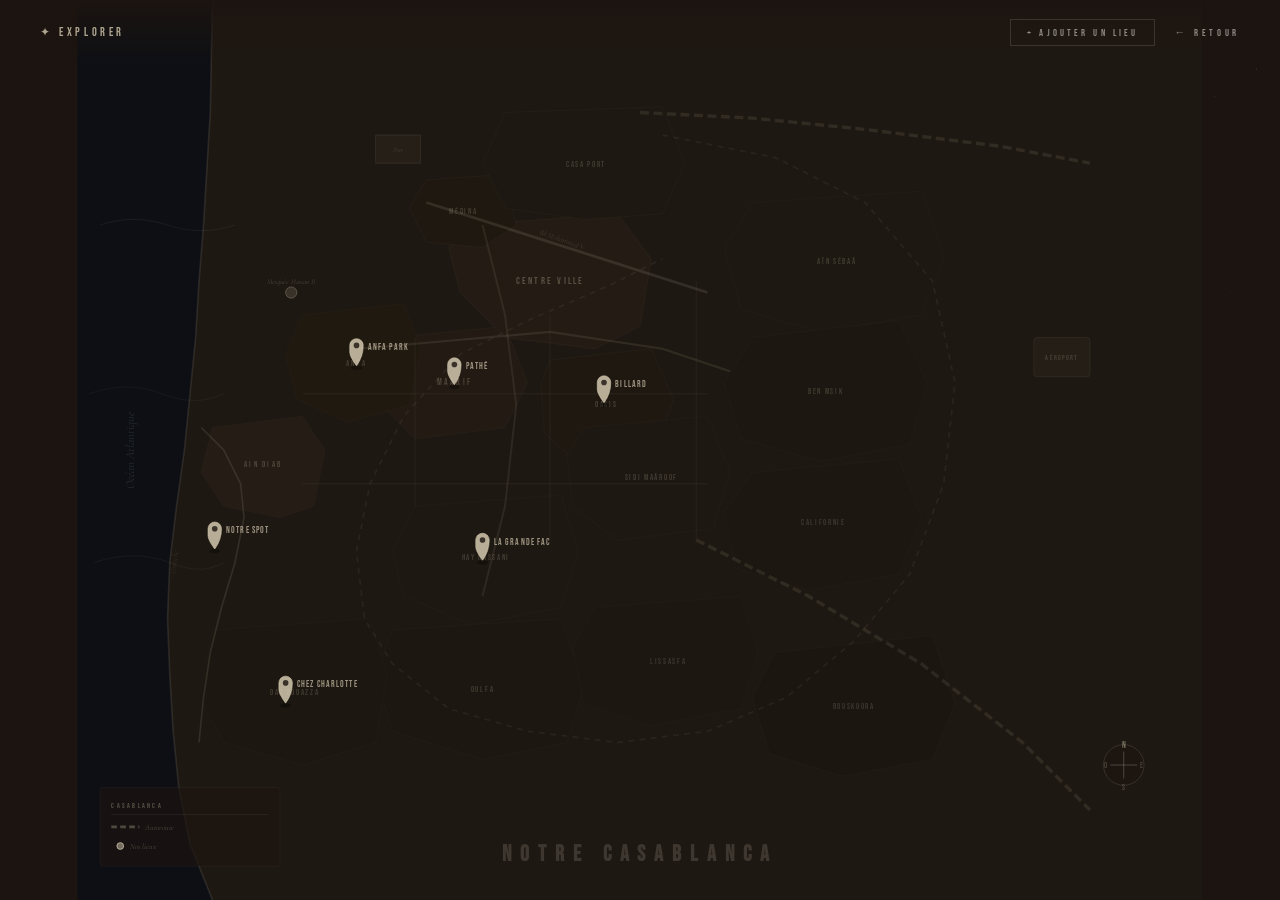
==== commit b9a595e6: "Update carte.html" ====
--- a/carte.html
+++ b/carte.html
@@ -10,256 +10,270 @@
 <style>
 *{margin:0;padding:0;box-sizing:border-box}
 :root{
-  --bg:#1C1410;--bg2:#231A13;
+  --bg:#1C1410;--bg2:#231A13;--bg3:#2E2018;
   --cream:#F2EAD8;--cream2:#D9CEBC;
   --brown:#7A7870;--brown-light:#D4C9B0;
   --text:#F2EAD8;--muted:#8A8880;
 }
-html,body{height:100%;width:100%;background:#0D0F14;color:var(--text);font-family:'Cormorant Garamond',Georgia,serif;overflow:hidden;}
-
-nav{position:fixed;top:0;left:0;width:100%;z-index:50;padding:1rem 1.5rem;display:flex;align-items:center;justify-content:space-between;background:linear-gradient(to bottom,rgba(13,15,20,0.95),transparent);}
+html,body{height:100%;background:var(--bg);color:var(--text);font-family:'Cormorant Garamond',Georgia,serif;overflow:hidden;}
+
+/* NAV */
+nav{position:fixed;top:0;left:0;width:100%;z-index:50;padding:1.2rem 2.5rem;display:flex;align-items:center;justify-content:space-between;background:linear-gradient(to bottom,rgba(28,20,16,0.95),transparent);}
 .nav-logo{font-family:'Bebas Neue',sans-serif;font-size:0.75rem;letter-spacing:0.3em;color:var(--brown-light);text-decoration:none;opacity:0.8;}
-.nav-back{font-family:'Bebas Neue',sans-serif;font-size:0.6rem;letter-spacing:0.3em;color:var(--muted);text-decoration:none;transition:color 0.2s;}
+.nav-back{font-family:'Bebas Neue',sans-serif;font-size:0.65rem;letter-spacing:0.35em;color:var(--muted);text-decoration:none;transition:color 0.2s;}
 .nav-back:hover{color:var(--cream);}
-.nav-add-btn{font-family:'Bebas Neue',sans-serif;font-size:0.6rem;letter-spacing:0.25em;color:var(--muted);background:none;border:1px solid rgba(180,170,155,0.2);padding:0.35rem 0.8rem;cursor:pointer;transition:all 0.2s;}
+.nav-add-btn{font-family:'Bebas Neue',sans-serif;font-size:0.65rem;letter-spacing:0.3em;color:var(--muted);background:none;border:1px solid rgba(180,170,155,0.2);padding:0.4rem 1rem;cursor:pointer;transition:all 0.2s;}
 .nav-add-btn:hover,.nav-add-btn.active{color:var(--cream);border-color:rgba(180,170,155,0.5);}
 
-#map-wrap{position:fixed;inset:0;z-index:1;}
-#map-svg{width:100%;height:100%;display:block;}
+/* MAP CONTAINER */
+#map-wrap{position:fixed;inset:0;z-index:1;overflow:hidden;}
+#map-svg{width:100%;height:100%;cursor:default;}
 #map-svg.adding{cursor:crosshair;}
 
-.map-title{position:fixed;bottom:1.5rem;left:50%;transform:translateX(-50%);z-index:10;text-align:center;pointer-events:none;}
-.map-title h1{font-family:'Bebas Neue',sans-serif;font-size:clamp(0.8rem,2.5vw,1.2rem);letter-spacing:0.4em;color:var(--cream);opacity:0.12;}
-
-#add-hint{position:fixed;top:4.5rem;left:50%;transform:translateX(-50%);z-index:20;font-family:'Bebas Neue',sans-serif;font-size:0.6rem;letter-spacing:0.35em;color:var(--brown-light);opacity:0.85;background:rgba(13,15,20,0.92);padding:0.45rem 1rem;border:1px solid rgba(180,170,155,0.2);display:none;white-space:nowrap;}
+/* CARTE TITLE */
+.map-title{position:fixed;bottom:2rem;left:50%;transform:translateX(-50%);z-index:10;text-align:center;pointer-events:none;}
+.map-title h1{font-family:'Bebas Neue',sans-serif;font-size:clamp(1rem,3vw,1.4rem);letter-spacing:0.4em;color:var(--cream);opacity:0.15;}
+
+/* ADD MODE HINT */
+#add-hint{position:fixed;top:5rem;left:50%;transform:translateX(-50%);z-index:20;font-family:'Bebas Neue',sans-serif;font-size:0.65rem;letter-spacing:0.4em;color:var(--brown-light);opacity:0.8;background:rgba(28,20,16,0.9);padding:0.5rem 1.2rem;border:1px solid rgba(180,170,155,0.2);display:none;}
 #add-hint.show{display:block;}
 
-#pin-popup{position:fixed;z-index:100;background:var(--bg2);border:1px solid rgba(180,170,155,0.22);padding:1.2rem;width:230px;display:none;}
+/* PIN POPUP */
+#pin-popup{
+  position:fixed;z-index:100;
+  background:var(--bg2);
+  border:1px solid rgba(180,170,155,0.22);
+  padding:1.5rem;
+  width:260px;
+  display:none;
+  pointer-events:all;
+}
 #pin-popup.show{display:block;}
-.popup-name{font-family:'Bebas Neue',sans-serif;font-size:0.75rem;letter-spacing:0.25em;color:var(--brown-light);margin-bottom:0.3rem;}
-.popup-text{font-size:0.9rem;font-style:italic;color:var(--cream2);line-height:1.65;font-weight:300;}
-.popup-delete{font-family:'Bebas Neue',sans-serif;font-size:0.5rem;letter-spacing:0.25em;color:var(--muted);background:none;border:none;cursor:pointer;margin-top:0.8rem;display:block;transition:color 0.2s;}
+.popup-name{font-family:'Bebas Neue',sans-serif;font-size:0.8rem;letter-spacing:0.3em;color:var(--brown-light);margin-bottom:0.3rem;}
+.popup-text{font-size:0.95rem;font-style:italic;color:var(--cream2);line-height:1.7;font-weight:300;}
+.popup-delete{font-family:'Bebas Neue',sans-serif;font-size:0.55rem;letter-spacing:0.3em;color:var(--muted);background:none;border:none;cursor:pointer;margin-top:1rem;display:block;transition:color 0.2s;}
 .popup-delete:hover{color:var(--cream);}
-.popup-close{position:absolute;top:0.5rem;right:0.7rem;font-family:'Bebas Neue',sans-serif;font-size:0.55rem;color:var(--muted);background:none;border:none;cursor:pointer;}
+.popup-close{position:absolute;top:0.6rem;right:0.8rem;font-family:'Bebas Neue',sans-serif;font-size:0.6rem;color:var(--muted);background:none;border:none;cursor:pointer;}
 .popup-close:hover{color:var(--cream);}
 
-#add-modal{position:fixed;inset:0;z-index:200;background:rgba(10,7,4,0.9);backdrop-filter:blur(10px);display:none;align-items:center;justify-content:center;padding:1.5rem;}
+/* ADD FORM MODAL */
+#add-modal{
+  position:fixed;inset:0;z-index:200;
+  background:rgba(10,7,4,0.88);
+  backdrop-filter:blur(10px);
+  display:none;align-items:center;justify-content:center;
+  padding:2rem;
+}
 #add-modal.show{display:flex;}
-#add-form{background:var(--bg2);border:1px solid rgba(180,170,155,0.2);padding:2rem;width:100%;max-width:380px;}
-.form-title{font-family:'Bebas Neue',sans-serif;font-size:1rem;letter-spacing:0.3em;color:var(--cream);margin-bottom:1.5rem;}
-.form-group{margin-bottom:1rem;}
-.form-label{font-family:'Bebas Neue',sans-serif;font-size:0.55rem;letter-spacing:0.4em;color:var(--muted);opacity:0.7;display:block;margin-bottom:0.4rem;}
-.form-input,.form-textarea{width:100%;background:rgba(255,255,255,0.03);border:none;border-bottom:1px solid rgba(180,170,155,0.2);padding:0.45rem 0.2rem;color:var(--cream);font-family:'Cormorant Garamond',serif;font-style:italic;font-size:1rem;outline:none;transition:border-color 0.2s;}
-.form-textarea{resize:none;height:70px;border:1px solid rgba(180,170,155,0.2);padding:0.4rem;margin-top:0.2rem;}
+#add-form{
+  background:var(--bg2);
+  border:1px solid rgba(180,170,155,0.2);
+  padding:2.5rem;
+  width:100%;max-width:400px;
+}
+.form-title{font-family:'Bebas Neue',sans-serif;font-size:1.2rem;letter-spacing:0.3em;color:var(--cream);margin-bottom:2rem;}
+.form-group{margin-bottom:1.2rem;}
+.form-label{font-family:'Bebas Neue',sans-serif;font-size:0.6rem;letter-spacing:0.4em;color:var(--muted);opacity:0.7;display:block;margin-bottom:0.5rem;}
+.form-input,.form-textarea{
+  width:100%;background:rgba(255,255,255,0.03);
+  border:none;border-bottom:1px solid rgba(180,170,155,0.2);
+  padding:0.5rem 0.2rem;color:var(--cream);
+  font-family:'Cormorant Garamond',serif;font-style:italic;
+  font-size:1rem;outline:none;transition:border-color 0.2s;
+}
+.form-textarea{resize:none;height:80px;border:1px solid rgba(180,170,155,0.2);padding:0.5rem;margin-top:0.2rem;}
 .form-input::placeholder,.form-textarea::placeholder{color:var(--muted);opacity:0.4;}
 .form-input:focus,.form-textarea:focus{border-color:rgba(180,170,155,0.5);}
-.form-actions{display:flex;gap:1rem;margin-top:1.5rem;}
-.form-submit{font-family:'Bebas Neue',sans-serif;font-size:0.65rem;letter-spacing:0.35em;color:var(--cream);background:none;border:1px solid rgba(180,170,155,0.3);padding:0.6rem 1.2rem;cursor:pointer;transition:all 0.2s;flex:1;}
+.form-actions{display:flex;gap:1rem;margin-top:2rem;}
+.form-submit{font-family:'Bebas Neue',sans-serif;font-size:0.7rem;letter-spacing:0.4em;color:var(--cream);background:none;border:1px solid rgba(180,170,155,0.3);padding:0.7rem 1.5rem;cursor:pointer;transition:all 0.2s;flex:1;}
 .form-submit:hover{background:rgba(180,170,155,0.08);border-color:rgba(180,170,155,0.6);}
-.form-cancel{font-family:'Bebas Neue',sans-serif;font-size:0.65rem;letter-spacing:0.35em;color:var(--muted);background:none;border:none;cursor:pointer;padding:0.6rem 0.8rem;transition:color 0.2s;}
+.form-cancel{font-family:'Bebas Neue',sans-serif;font-size:0.7rem;letter-spacing:0.4em;color:var(--muted);background:none;border:none;cursor:pointer;padding:0.7rem 1rem;transition:color 0.2s;}
 .form-cancel:hover{color:var(--cream);}
+
+/* STARFIELD */
+#starfield{position:fixed;inset:0;pointer-events:none;z-index:0;}
 </style>
 </head>
 <body>
 
+<canvas id="starfield"></canvas>
+
 <nav>
   <a class="nav-logo" href="index.html">✦ Explorer</a>
-  <div style="display:flex;gap:1rem;align-items:center;">
-    <button class="nav-add-btn" id="nav-add-btn">+ Ajouter</button>
+  <div style="display:flex;gap:1.2rem;align-items:center;">
+    <button class="nav-add-btn" id="nav-add-btn">+ Ajouter un lieu</button>
     <a class="nav-back" href="index.html">← Retour</a>
   </div>
 </nav>
 
-<div id="add-hint">Appuie sur la carte pour placer un pin ✦</div>
+<div id="add-hint" class="show" style="display:none;">Appuie sur la carte pour placer un pin ✦</div>
 
 <div id="map-wrap">
-<svg id="map-svg" viewBox="0 0 800 900" preserveAspectRatio="xMidYMid slice" xmlns="http://www.w3.org/2000/svg">
-
-  <!-- ── FOND OCÉAN ── -->
-  <rect width="800" height="900" fill="#0A0C12"/>
-
-  <!-- Vagues océan -->
-  <path d="M0,120 Q30,108 60,120 Q90,132 120,120 Q150,108 180,120" fill="none" stroke="rgba(140,160,190,0.06)" stroke-width="1.2"/>
-  <path d="M0,200 Q35,188 70,200 Q105,212 140,200 Q175,188 210,200" fill="none" stroke="rgba(140,160,190,0.05)" stroke-width="1"/>
-  <path d="M0,310 Q40,298 80,310 Q120,322 155,310" fill="none" stroke="rgba(140,160,190,0.06)" stroke-width="1"/>
-  <path d="M0,440 Q35,428 70,440 Q105,452 135,440" fill="none" stroke="rgba(140,160,190,0.05)" stroke-width="1"/>
-  <path d="M0,570 Q30,558 60,570 Q90,582 118,570" fill="none" stroke="rgba(140,160,190,0.06)" stroke-width="1"/>
-  <path d="M0,700 Q35,688 65,700 Q95,712 120,700" fill="none" stroke="rgba(140,160,190,0.04)" stroke-width="1"/>
-  <path d="M0,820 Q30,808 58,820 Q86,832 110,820" fill="none" stroke="rgba(140,160,190,0.04)" stroke-width="1"/>
-
-  <!-- Label Atlantique -->
-  <text x="58" y="450" font-family="'Cormorant Garamond',serif" font-size="12" fill="rgba(140,160,190,0.18)" font-style="italic" text-anchor="middle" transform="rotate(-90,58,450)">Océan Atlantique</text>
-
-  <!-- ── MASSE TERRESTRE PRINCIPALE ── -->
-  <!-- Côte qui descend doucement du nord au sud avec légère sinuosité -->
-  <path d="
-    M145,0
-    L800,0 L800,900 L145,900
-    L128,870 L122,830 L118,790 L115,750
-    L112,710 L110,670 L112,630 L116,590
-    L120,550 L122,510 L120,470 L115,430
-    L110,390 L108,350 L110,310 L114,270
-    L118,230 L122,190 L128,150 L136,110
-    L140,70 L143,35 Z
-  " fill="#1D1812"/>
-
-  <!-- Côte ligne détaillée -->
-  <path d="M145,0 L143,35 L140,70 L136,110 L128,150 L122,190 L118,230 L114,270 L110,310 L108,350 L110,390 L115,430 L120,470 L122,510 L120,550 L116,590 L112,630 L110,670 L112,710 L115,750 L118,790 L122,830 L128,870 L145,900"
-    fill="none" stroke="rgba(180,170,155,0.18)" stroke-width="1.8"/>
-
-  <!-- ── QUARTIERS ── -->
-
-  <!-- MÉDINA (nord, proche côte) -->
-  <path d="M200,60 L330,50 L360,95 L345,145 L280,160 L210,150 L185,110 Z" fill="#21190F" stroke="rgba(180,170,155,0.09)" stroke-width="0.8"/>
-  <text x="272" y="108" font-family="'Bebas Neue',sans-serif" font-size="9" fill="rgba(212,201,176,0.28)" letter-spacing="2" text-anchor="middle">MÉDINA</text>
-
-  <!-- CASA PORT / ZONE NORD -->
-  <path d="M340,40 L500,32 L525,80 L510,135 L430,148 L345,138 L325,95 Z" fill="#1E1811" stroke="rgba(180,170,155,0.08)" stroke-width="0.8"/>
-  <text x="432" y="95" font-family="'Bebas Neue',sans-serif" font-size="9" fill="rgba(212,201,176,0.22)" letter-spacing="2" text-anchor="middle">CASA PORT</text>
-
-  <!-- AÏN SÉBAÂ (nord-est) -->
-  <path d="M520,40 L700,30 L730,95 L710,160 L600,178 L515,160 L500,100 Z" fill="#1C1710" stroke="rgba(180,170,155,0.07)" stroke-width="0.8"/>
-  <text x="615" y="108" font-family="'Bebas Neue',sans-serif" font-size="9" fill="rgba(212,201,176,0.2)" letter-spacing="2" text-anchor="middle">AÏN SÉBAÂ</text>
-
-  <!-- CENTRE VILLE -->
-  <path d="M185,155 L360,140 L390,195 L375,265 L290,285 L200,270 L172,215 Z" fill="#251D14" stroke="rgba(180,170,155,0.1)" stroke-width="0.8"/>
-  <text x="282" y="215" font-family="'Bebas Neue',sans-serif" font-size="10" fill="rgba(212,201,176,0.32)" letter-spacing="2" text-anchor="middle">CENTRE VILLE</text>
-
-  <!-- MAARIF (zone centrale emblématique) -->
-  <path d="M175,275 L330,262 L365,315 L350,385 L270,402 L175,388 L155,335 Z" fill="#231B12" stroke="rgba(180,170,155,0.09)" stroke-width="0.8"/>
-  <text x="265" y="338" font-family="'Bebas Neue',sans-serif" font-size="10" fill="rgba(212,201,176,0.3)" letter-spacing="2" text-anchor="middle">MAARIF</text>
-
-  <!-- ANFA -->
-  <path d="M155,390 L280,378 L310,425 L298,490 L235,508 L155,495 L138,445 Z" fill="#201910" stroke="rgba(180,170,155,0.08)" stroke-width="0.8"/>
-  <text x="228" y="446" font-family="'Bebas Neue',sans-serif" font-size="9.5" fill="rgba(212,201,176,0.25)" letter-spacing="2" text-anchor="middle">ANFA</text>
-
-  <!-- AIN DIAB / CORNICHE -->
-  <path d="M138,500 L235,490 L252,535 L242,590 L200,608 L142,595 L122,555 Z" fill="#261E15" stroke="rgba(180,170,155,0.07)" stroke-width="0.8"/>
-  <text x="192" y="550" font-family="'Bebas Neue',sans-serif" font-size="8.5" fill="rgba(212,201,176,0.25)" letter-spacing="1.5" text-anchor="middle">AIN DIAB</text>
-
-  <!-- OASIS / RIVIERA -->
-  <path d="M355,265 L510,248 L545,305 L530,375 L440,395 L345,380 L320,320 Z" fill="#201911" stroke="rgba(180,170,155,0.08)" stroke-width="0.8"/>
-  <text x="435" y="325" font-family="'Bebas Neue',sans-serif" font-size="9" fill="rgba(212,201,176,0.24)" letter-spacing="2" text-anchor="middle">OASIS</text>
-
-  <!-- BEN MSIK / BERNOUSSI (est centre) -->
-  <path d="M520,160 L720,142 L750,220 L730,300 L620,320 L510,300 L490,225 Z" fill="#1C1710" stroke="rgba(180,170,155,0.07)" stroke-width="0.8"/>
-  <text x="622" y="235" font-family="'Bebas Neue',sans-serif" font-size="9" fill="rgba(212,201,176,0.2)" letter-spacing="2" text-anchor="middle">BEN MSIK</text>
-
-  <!-- SIDI MAÂROUF / TECHNOPARK -->
-  <path d="M355,385 L540,368 L570,435 L550,510 L450,528 L340,510 L318,445 Z" fill="#1E1812" stroke="rgba(180,170,155,0.07)" stroke-width="0.8"/>
-  <text x="445" y="452" font-family="'Bebas Neue',sans-serif" font-size="9" fill="rgba(212,201,176,0.2)" letter-spacing="1.5" text-anchor="middle">SIDI MAÂROUF</text>
-
-  <!-- HAY HASSANI -->
-  <path d="M245,505 L400,490 L435,550 L418,625 L330,645 L238,625 L220,565 Z" fill="#1D1811" stroke="rgba(180,170,155,0.07)" stroke-width="0.8"/>
-  <text x="330" y="572" font-family="'Bebas Neue',sans-serif" font-size="9" fill="rgba(212,201,176,0.2)" letter-spacing="1.5" text-anchor="middle">HAY HASSANI</text>
-
-  <!-- CALIFORNIE / EXT EST -->
-  <path d="M570,305 L750,285 L778,370 L755,455 L650,472 L558,450 L538,380 Z" fill="#1B1710" stroke="rgba(180,170,155,0.06)" stroke-width="0.8"/>
-  <text x="660" y="382" font-family="'Bebas Neue',sans-serif" font-size="8.5" fill="rgba(212,201,176,0.18)" letter-spacing="1.5" text-anchor="middle">CALIFORNIE</text>
-
-  <!-- OULFA -->
-  <path d="M248,640 L425,622 L455,690 L438,760 L350,778 L245,758 L228,695 Z" fill="#1C1710" stroke="rgba(180,170,155,0.06)" stroke-width="0.8"/>
-  <text x="342" y="702" font-family="'Bebas Neue',sans-serif" font-size="9" fill="rgba(212,201,176,0.18)" letter-spacing="1.5" text-anchor="middle">OULFA</text>
-
-  <!-- LISSASFA -->
-  <path d="M455,530 L610,512 L638,580 L618,650 L530,668 L445,648 L428,578 Z" fill="#1B1610" stroke="rgba(180,170,155,0.06)" stroke-width="0.8"/>
-  <text x="534" y="592" font-family="'Bebas Neue',sans-serif" font-size="8.5" fill="rgba(212,201,176,0.17)" letter-spacing="1.5" text-anchor="middle">LISSASFA</text>
-
-  <!-- DAR BOUAZZA -->
-  <path d="M125,600 L250,586 L268,650 L258,720 L198,738 L128,720 L112,665 Z" fill="#1C1710" stroke="rgba(180,170,155,0.07)" stroke-width="0.8"/>
-  <text x="193" y="665" font-family="'Bebas Neue',sans-serif" font-size="8.5" fill="rgba(212,201,176,0.2)" letter-spacing="1.2" text-anchor="middle">DAR BOUAZZA</text>
-
-  <!-- BOUSKOURA (sud-est) -->
-  <path d="M620,460 L780,440 L800,530 L790,620 L695,640 L608,618 L592,535 Z" fill="#1A1510" stroke="rgba(180,170,155,0.05)" stroke-width="0.8"/>
-  <text x="698" y="542" font-family="'Bebas Neue',sans-serif" font-size="8.5" fill="rgba(212,201,176,0.16)" letter-spacing="1.5" text-anchor="middle">BOUSKOURA</text>
-
-  <!-- LAHRAOUIYINE / SUD -->
-  <path d="M248,762 L455,742 L475,810 L460,875 L370,890 L248,870 L232,812 Z" fill="#1B1510" stroke="rgba(180,170,155,0.05)" stroke-width="0.8"/>
-  <text x="355" y="818" font-family="'Bebas Neue',sans-serif" font-size="8.5" fill="rgba(212,201,176,0.15)" letter-spacing="1.5" text-anchor="middle">LAHRAOUIYINE</text>
-
-  <!-- ── ROUTES PRINCIPALES ── -->
-
-  <!-- Bd Mohammed V / axe principal -->
-  <line x1="195" y1="170" x2="530" y2="285" stroke="rgba(212,201,176,0.13)" stroke-width="2.5"/>
-  <text x="360" y="220" font-family="'Cormorant Garamond',serif" font-size="7.5" fill="rgba(212,201,176,0.2)" font-style="italic" text-anchor="middle" transform="rotate(22,360,220)">Bd Mohammed V</text>
+<svg id="map-svg" viewBox="0 0 1000 800" preserveAspectRatio="xMidYMid meet" xmlns="http://www.w3.org/2000/svg">
+  <defs>
+    <filter id="glow"><feGaussianBlur stdDeviation="3" result="coloredBlur"/><feMerge><feMergeNode in="coloredBlur"/><feMergeNode in="SourceGraphic"/></feMerge></filter>
+  </defs>
+
+  <!-- FOND MER / OCÉAN ATLANTIQUE -->
+  <rect width="1000" height="800" fill="#0D0F14"/>
+
+  <!-- MASSE TERRESTRE CASABLANCA - forme générale -->
+  <!-- Zone principale urbaine -->
+  <path d="M120,0 L1000,0 L1000,800 L120,800 L100,750 L90,700 L85,650 L82,600 L80,550 L82,500 L88,450 L95,400 L100,350 L105,300 L108,250 L112,200 L115,150 L118,100 Z" fill="#1E1812"/>
+
+  <!-- Côte Atlantique - détails -->
+  <path d="M120,0 L118,100 L115,150 L112,200 L108,250 L105,300 L100,350 L95,400 L88,450 L82,500 L80,550 L82,600 L85,650 L90,700 L100,750 L120,800" fill="none" stroke="rgba(180,170,155,0.15)" stroke-width="1.5"/>
+
+  <!-- Vagues océan subtiles -->
+  <path d="M20,200 Q50,190 80,200 Q110,210 140,200" fill="none" stroke="rgba(140,160,180,0.08)" stroke-width="1"/>
+  <path d="M10,350 Q45,338 75,350 Q105,362 130,350" fill="none" stroke="rgba(140,160,180,0.06)" stroke-width="1"/>
+  <path d="M15,500 Q50,488 82,500 Q110,512 130,500" fill="none" stroke="rgba(140,160,180,0.07)" stroke-width="1"/>
+
+  <!-- Label OCÉAN ATLANTIQUE -->
+  <text x="50" y="400" font-family="'Cormorant Garamond',serif" font-size="11" fill="rgba(140,160,180,0.2)" font-style="italic" text-anchor="middle" transform="rotate(-90,50,400)">Océan Atlantique</text>
+
+  <!-- QUARTIERS / ZONES PRINCIPALES -->
+
+  <!-- Ain Diab / Corniche (zone côtière ouest) -->
+  <path d="M120,380 L200,370 L220,400 L210,450 L180,460 L130,450 L110,420 Z" fill="#241C15" stroke="rgba(180,170,155,0.06)" stroke-width="0.5"/>
+  <text x="165" y="415" font-family="'Bebas Neue',sans-serif" font-size="7.5" fill="rgba(212,201,176,0.25)" letter-spacing="2" text-anchor="middle">AIN DIAB</text>
+
+  <!-- Maarif -->
+  <path d="M280,300 L380,290 L400,340 L380,380 L300,390 L270,360 L265,320 Z" fill="#221A13" stroke="rgba(180,170,155,0.07)" stroke-width="0.5"/>
+  <text x="335" y="342" font-family="'Bebas Neue',sans-serif" font-size="8" fill="rgba(212,201,176,0.25)" letter-spacing="2" text-anchor="middle">MAARIF</text>
+
+  <!-- Centre Ville / Médina -->
+  <path d="M350,200 L480,190 L510,230 L500,290 L460,310 L380,300 L340,260 L330,220 Z" fill="#241B14" stroke="rgba(180,170,155,0.09)" stroke-width="0.5"/>
+  <text x="420" y="252" font-family="'Bebas Neue',sans-serif" font-size="8.5" fill="rgba(212,201,176,0.3)" letter-spacing="2" text-anchor="middle">CENTRE VILLE</text>
+
+  <!-- Médina (zone plus ancienne) -->
+  <path d="M310,160 L380,155 L390,200 L360,220 L310,215 L295,185 Z" fill="#1F1810" stroke="rgba(180,170,155,0.08)" stroke-width="0.5"/>
+  <text x="343" y="190" font-family="'Bebas Neue',sans-serif" font-size="7" fill="rgba(212,201,176,0.2)" letter-spacing="1.5" text-anchor="middle">MÉDINA</text>
+
+  <!-- Anfa -->
+  <path d="M200,280 L290,270 L305,310 L295,360 L240,375 L195,355 L185,315 Z" fill="#201910" stroke="rgba(180,170,155,0.06)" stroke-width="0.5"/>
+  <text x="248" y="325" font-family="'Bebas Neue',sans-serif" font-size="7.5" fill="rgba(212,201,176,0.2)" letter-spacing="2" text-anchor="middle">ANFA</text>
+
+  <!-- Oasis / Riviera -->
+  <path d="M420,320 L510,310 L530,355 L512,400 L445,412 L415,385 L412,342 Z" fill="#1F1811" stroke="rgba(180,170,155,0.07)" stroke-width="0.5"/>
+  <text x="470" y="362" font-family="'Bebas Neue',sans-serif" font-size="7" fill="rgba(212,201,176,0.22)" letter-spacing="1.5" text-anchor="middle">OASIS</text>
+
+  <!-- Sidi Maârouf / Technopark -->
+  <path d="M450,380 L560,370 L580,420 L565,470 L480,480 L440,450 L435,405 Z" fill="#1E1812" stroke="rgba(180,170,155,0.06)" stroke-width="0.5"/>
+  <text x="510" y="427" font-family="'Bebas Neue',sans-serif" font-size="7.5" fill="rgba(212,201,176,0.2)" letter-spacing="1.5" text-anchor="middle">SIDI MAÂROUF</text>
+
+  <!-- Hay Hassani -->
+  <path d="M300,450 L430,440 L445,490 L430,540 L350,555 L290,530 L280,490 Z" fill="#1E1812" stroke="rgba(180,170,155,0.06)" stroke-width="0.5"/>
+  <text x="363" y="498" font-family="'Bebas Neue',sans-serif" font-size="7.5" fill="rgba(212,201,176,0.2)" letter-spacing="1.5" text-anchor="middle">HAY HASSANI</text>
+
+  <!-- Oulfa / Lahraouiyine (zone sud) -->
+  <path d="M280,560 L430,550 L450,610 L435,660 L360,675 L280,650 L265,600 Z" fill="#1D1711" stroke="rgba(180,170,155,0.06)" stroke-width="0.5"/>
+  <text x="360" y="615" font-family="'Bebas Neue',sans-serif" font-size="7.5" fill="rgba(212,201,176,0.2)" letter-spacing="1.5" text-anchor="middle">OULFA</text>
+
+  <!-- Dar Bouazza (zone sud-ouest côtière) -->
+  <path d="M120,560 L260,550 L275,600 L265,660 L200,680 L130,660 L108,620 Z" fill="#1C1710" stroke="rgba(180,170,155,0.06)" stroke-width="0.5"/>
+  <text x="193" y="618" font-family="'Bebas Neue',sans-serif" font-size="7.5" fill="rgba(212,201,176,0.2)" letter-spacing="1.5" text-anchor="middle">DAR BOUAZZA</text>
+
+  <!-- Casa Port / Zone industrielle nord -->
+  <path d="M380,100 L520,95 L540,145 L520,190 L450,195 L380,185 L360,145 Z" fill="#1D1811" stroke="rgba(180,170,155,0.07)" stroke-width="0.5"/>
+  <text x="452" y="148" font-family="'Bebas Neue',sans-serif" font-size="7.5" fill="rgba(212,201,176,0.2)" letter-spacing="1.5" text-anchor="middle">CASA PORT</text>
+
+  <!-- Ain Sebaa / Est -->
+  <path d="M600,180 L750,170 L770,230 L750,280 L660,295 L590,275 L575,220 Z" fill="#1D1811" stroke="rgba(180,170,155,0.06)" stroke-width="0.5"/>
+  <text x="675" y="235" font-family="'Bebas Neue',sans-serif" font-size="7.5" fill="rgba(212,201,176,0.2)" letter-spacing="1.5" text-anchor="middle">AÏN SÉBAÂ</text>
+
+  <!-- Bernoussi / Ben Msik -->
+  <path d="M600,300 L730,285 L755,340 L740,395 L660,410 L590,390 L575,340 Z" fill="#1C1710" stroke="rgba(180,170,155,0.06)" stroke-width="0.5"/>
+  <text x="665" y="350" font-family="'Bebas Neue',sans-serif" font-size="7.5" fill="rgba(212,201,176,0.2)" letter-spacing="1.5" text-anchor="middle">BEN MSIK</text>
+
+  <!-- Sidi Maarouf extension / Californie -->
+  <path d="M600,420 L730,408 L750,460 L730,510 L650,525 L585,505 L575,455 Z" fill="#1C1710" stroke="rgba(180,170,155,0.06)" stroke-width="0.5"/>
+  <text x="663" y="467" font-family="'Bebas Neue',sans-serif" font-size="7" fill="rgba(212,201,176,0.18)" letter-spacing="1.5" text-anchor="middle">CALIFORNIE</text>
+
+  <!-- Lissasfa -->
+  <path d="M460,540 L590,530 L605,580 L590,630 L510,645 L450,625 L440,575 Z" fill="#1C1710" stroke="rgba(180,170,155,0.05)" stroke-width="0.5"/>
+  <text x="525" y="590" font-family="'Bebas Neue',sans-serif" font-size="7" fill="rgba(212,201,176,0.18)" letter-spacing="1.5" text-anchor="middle">LISSASFA</text>
+
+  <!-- Bouskoura / Sud -->
+  <path d="M620,580 L760,565 L780,625 L760,675 L680,690 L615,670 L600,620 Z" fill="#1B1610" stroke="rgba(180,170,155,0.05)" stroke-width="0.5"/>
+  <text x="690" y="630" font-family="'Bebas Neue',sans-serif" font-size="7.5" fill="rgba(212,201,176,0.18)" letter-spacing="1.5" text-anchor="middle">BOUSKOURA</text>
+
+  <!-- ROUTES PRINCIPALES -->
+
+  <!-- Boulevard Mohammed V (axe central) -->
+  <line x1="310" y1="180" x2="560" y2="260" stroke="rgba(212,201,176,0.12)" stroke-width="2.5"/>
+  <text x="430" y="215" font-family="'Cormorant Garamond',serif" font-size="7" fill="rgba(212,201,176,0.18)" font-style="italic" text-anchor="middle" transform="rotate(20,430,215)">Bd Mohammed V</text>
+
+  <!-- Autoroute Casa-Rabat (nord) -->
+  <path d="M500,100 L600,105 L700,115 L820,130 L900,145" fill="none" stroke="rgba(212,201,176,0.1)" stroke-width="3" stroke-dasharray="8,4"/>
+
+  <!-- Autoroute Casa-Marrakech (sud-est) -->
+  <path d="M550,480 L650,530 L750,590 L840,660 L900,720" fill="none" stroke="rgba(212,201,176,0.1)" stroke-width="3" stroke-dasharray="8,4"/>
+
+  <!-- Route côtière (Corniche) -->
+  <path d="M110,380 L130,400 L145,430 L148,460 L140,500 L128,540 L118,580 L112,620 L108,660" fill="none" stroke="rgba(212,201,176,0.12)" stroke-width="1.5"/>
+  <text x="88" y="500" font-family="'Cormorant Garamond',serif" font-size="6.5" fill="rgba(212,201,176,0.15)" font-style="italic" text-anchor="middle" transform="rotate(-80,88,500)">Corniche</text>
 
   <!-- Boulevard Zerktouni -->
-  <path d="M165,310 L370,292 L530,308 L620,330" fill="none" stroke="rgba(212,201,176,0.1)" stroke-width="2"/>
-  <text x="390" y="302" font-family="'Cormorant Garamond',serif" font-size="6.5" fill="rgba(212,201,176,0.16)" font-style="italic" text-anchor="middle" transform="rotate(4,390,302)">Bd Zerktouni</text>
-
-  <!-- Avenue Hassan II (verticale) -->
-  <path d="M298,175 L318,280 L332,390 L318,500 L295,610 L275,720" fill="none" stroke="rgba(212,201,176,0.09)" stroke-width="1.8"/>
-
-  <!-- Corniche -->
-  <path d="M118,510 L135,535 L140,565 L138,595 L132,625 L125,655 L118,685 L114,715 L112,745" fill="none" stroke="rgba(212,201,176,0.13)" stroke-width="1.8"/>
-  <text x="95" y="620" font-family="'Cormorant Garamond',serif" font-size="7" fill="rgba(212,201,176,0.18)" font-style="italic" text-anchor="middle" transform="rotate(-82,95,620)">Corniche</text>
-
-  <!-- Autoroute Casa-Rabat -->
-  <path d="M490,60 L580,70 L680,85 L780,100" fill="none" stroke="rgba(212,201,176,0.1)" stroke-width="3.5" stroke-dasharray="10,5"/>
-  <text x="650" y="72" font-family="'Cormorant Garamond',serif" font-size="6.5" fill="rgba(212,201,176,0.14)" font-style="italic" transform="rotate(8,650,72)">A1 → Rabat</text>
-
-  <!-- Autoroute Casa-Marrakech -->
-  <path d="M600,570 L680,640 L760,720 L800,790" fill="none" stroke="rgba(212,201,176,0.1)" stroke-width="3.5" stroke-dasharray="10,5"/>
-  <text x="710" y="678" font-family="'Cormorant Garamond',serif" font-size="6.5" fill="rgba(212,201,176,0.14)" font-style="italic" transform="rotate(45,710,678)">A7 → Marrakech</text>
-
-  <!-- Périphérique -->
-  <path d="M480,60 L580,80 L680,115 L750,175 L778,260 L780,360 L760,455 L720,545 L668,618 L595,668 L510,698 L420,715 L330,700 L255,672 L212,635 L185,585 L168,530 L165,470 L175,408 L198,350 L238,300 L290,258 L355,225 L430,200 L480,175" fill="none" stroke="rgba(212,201,176,0.07)" stroke-width="1.5" stroke-dasharray="6,5"/>
-
-  <!-- Rues secondaires -->
-  <line x1="175" y1="300" x2="175" y2="520" stroke="rgba(212,201,176,0.06)" stroke-width="1"/>
-  <line x1="340" y1="260" x2="340" y2="530" stroke="rgba(212,201,176,0.06)" stroke-width="1"/>
-  <line x1="500" y1="245" x2="500" y2="535" stroke="rgba(212,201,176,0.06)" stroke-width="1"/>
-  <line x1="155" y1="395" x2="575" y2="375" stroke="rgba(212,201,176,0.06)" stroke-width="1"/>
-  <line x1="155" y1="500" x2="570" y2="480" stroke="rgba(212,201,176,0.06)" stroke-width="1"/>
-  <line x1="165" y1="615" x2="465" y2="595" stroke="rgba(212,201,176,0.05)" stroke-width="1"/>
-
-  <!-- ── POINTS D'INTÉRÊT ── -->
-
-  <!-- Mosquée Hassan II -->
-  <circle cx="158" cy="380" r="6" fill="rgba(212,201,176,0.12)" stroke="rgba(212,201,176,0.28)" stroke-width="1"/>
-  <text x="158" y="361" font-family="'Cormorant Garamond',serif" font-size="6.5" fill="rgba(212,201,176,0.28)" text-anchor="middle" font-style="italic">Mosquée Hassan II</text>
+  <path d="M250,310 L420,295 L520,310 L580,330" fill="none" stroke="rgba(212,201,176,0.1)" stroke-width="2"/>
+
+  <!-- Avenue Hassan II -->
+  <path d="M360,200 L380,280 L390,360 L380,450 L360,530" fill="none" stroke="rgba(212,201,176,0.09)" stroke-width="1.8"/>
+
+  <!-- Périphérique / ceinture -->
+  <path d="M520,120 L620,140 L700,180 L760,250 L780,340 L770,430 L740,510 L690,570 L630,620 L560,650 L480,660 L400,650 L330,630 L280,590 L255,550 L248,490 L260,430 L290,370 L340,315 L400,285 L470,255 L520,230" fill="none" stroke="rgba(212,201,176,0.07)" stroke-width="1.5" stroke-dasharray="5,5"/>
+
+  <!-- Quelques rues secondaires -->
+  <line x1="300" y1="300" x2="300" y2="450" stroke="rgba(212,201,176,0.06)" stroke-width="1"/>
+  <line x1="420" y1="280" x2="420" y2="480" stroke="rgba(212,201,176,0.06)" stroke-width="1"/>
+  <line x1="550" y1="250" x2="550" y2="480" stroke="rgba(212,201,176,0.06)" stroke-width="1"/>
+  <line x1="200" y1="350" x2="560" y2="350" stroke="rgba(212,201,176,0.06)" stroke-width="1"/>
+  <line x1="200" y1="430" x2="560" y2="430" stroke="rgba(212,201,176,0.06)" stroke-width="1"/>
+
+  <!-- POINTS D'INTÉRÊT FIXES -->
+
+  <!-- Hassan II Mosquée (icône) -->
+  <circle cx="190" cy="260" r="5" fill="rgba(212,201,176,0.15)" stroke="rgba(212,201,176,0.3)" stroke-width="0.8"/>
+  <text x="190" y="252" font-family="'Cormorant Garamond',serif" font-size="6.5" fill="rgba(212,201,176,0.25)" text-anchor="middle" font-style="italic">Mosquée Hassan II</text>
 
   <!-- Port -->
-  <rect x="175" y="88" width="48" height="30" fill="rgba(212,201,176,0.04)" stroke="rgba(212,201,176,0.12)" stroke-width="0.8"/>
-  <text x="199" y="107" font-family="'Cormorant Garamond',serif" font-size="7" fill="rgba(212,201,176,0.22)" text-anchor="middle" font-style="italic">Port</text>
-
-  <!-- Aéroport -->
-  <rect x="720" y="340" width="65" height="40" rx="3" fill="rgba(212,201,176,0.03)" stroke="rgba(212,201,176,0.08)" stroke-width="0.8"/>
-  <text x="752" y="362" font-family="'Bebas Neue',sans-serif" font-size="7" fill="rgba(212,201,176,0.2)" text-anchor="middle" letter-spacing="1">AÉROPORT</text>
-  <text x="752" y="373" font-family="'Cormorant Garamond',serif" font-size="6" fill="rgba(212,201,176,0.15)" text-anchor="middle" font-style="italic">Mohammed V</text>
-
-  <!-- ── BOUSSOLE ── -->
-  <g transform="translate(748,820)">
-    <circle cx="0" cy="0" r="22" fill="rgba(13,15,20,0.85)" stroke="rgba(180,170,155,0.22)" stroke-width="1"/>
-    <line x1="0" y1="-14" x2="0" y2="14" stroke="rgba(212,201,176,0.3)" stroke-width="0.8"/>
-    <line x1="-14" y1="0" x2="14" y2="0" stroke="rgba(212,201,176,0.3)" stroke-width="0.8"/>
-    <polygon points="0,-14 -3,-5 0,-8 3,-5" fill="rgba(212,201,176,0.6)"/>
-    <text x="0" y="-18" font-family="'Bebas Neue',sans-serif" font-size="9" fill="rgba(212,201,176,0.55)" text-anchor="middle">N</text>
-    <text x="0" y="26" font-family="'Bebas Neue',sans-serif" font-size="7.5" fill="rgba(212,201,176,0.25)" text-anchor="middle">S</text>
-    <text x="20" y="4" font-family="'Bebas Neue',sans-serif" font-size="7.5" fill="rgba(212,201,176,0.25)" text-anchor="middle">E</text>
-    <text x="-20" y="4" font-family="'Bebas Neue',sans-serif" font-size="7.5" fill="rgba(212,201,176,0.25)" text-anchor="middle">O</text>
+  <rect x="265" y="120" width="40" height="25" fill="rgba(212,201,176,0.04)" stroke="rgba(212,201,176,0.1)" stroke-width="0.8"/>
+  <text x="285" y="135" font-family="'Cormorant Garamond',serif" font-size="6" fill="rgba(212,201,176,0.2)" text-anchor="middle" font-style="italic">Port</text>
+
+  <!-- Aéroport (loin à droite) -->
+  <rect x="850" y="300" width="50" height="35" rx="3" fill="rgba(212,201,176,0.03)" stroke="rgba(212,201,176,0.08)" stroke-width="0.8"/>
+  <text x="875" y="320" font-family="'Bebas Neue',sans-serif" font-size="6.5" fill="rgba(212,201,176,0.2)" text-anchor="middle" letter-spacing="1">AÉROPORT</text>
+
+  <!-- BOUSSOLE -->
+  <g transform="translate(930,680)">
+    <circle cx="0" cy="0" r="18" fill="rgba(28,20,16,0.8)" stroke="rgba(180,170,155,0.2)" stroke-width="0.8"/>
+    <line x1="0" y1="-12" x2="0" y2="12" stroke="rgba(212,201,176,0.3)" stroke-width="0.8"/>
+    <line x1="-12" y1="0" x2="12" y2="0" stroke="rgba(212,201,176,0.3)" stroke-width="0.8"/>
+    <text x="0" y="-15" font-family="'Bebas Neue',sans-serif" font-size="8" fill="rgba(212,201,176,0.5)" text-anchor="middle">N</text>
+    <text x="0" y="22" font-family="'Bebas Neue',sans-serif" font-size="7" fill="rgba(212,201,176,0.25)" text-anchor="middle">S</text>
+    <text x="16" y="3" font-family="'Bebas Neue',sans-serif" font-size="7" fill="rgba(212,201,176,0.25)" text-anchor="middle">E</text>
+    <text x="-16" y="3" font-family="'Bebas Neue',sans-serif" font-size="7" fill="rgba(212,201,176,0.25)" text-anchor="middle">O</text>
   </g>
 
-  <!-- ── LÉGENDE ── -->
-  <rect x="15" y="800" width="155" height="82" rx="2" fill="rgba(13,15,20,0.78)" stroke="rgba(180,170,155,0.12)" stroke-width="0.5"/>
-  <text x="25" y="820" font-family="'Bebas Neue',sans-serif" font-size="7" fill="rgba(212,201,176,0.4)" letter-spacing="2.5">CASABLANCA</text>
-  <line x1="25" y1="826" x2="160" y2="826" stroke="rgba(180,170,155,0.15)" stroke-width="0.5"/>
-  <line x1="25" y1="840" x2="52" y2="840" stroke="rgba(212,201,176,0.28)" stroke-width="3" stroke-dasharray="6,4"/>
-  <text x="58" y="843" font-family="'Cormorant Garamond',serif" font-size="7.5" fill="rgba(212,201,176,0.3)" font-style="italic">Autoroute</text>
-  <circle cx="32" cy="860" r="4" fill="rgba(212,201,176,0.55)" stroke="rgba(212,201,176,0.85)" stroke-width="0.8"/>
-  <text x="42" y="863" font-family="'Cormorant Garamond',serif" font-size="7.5" fill="rgba(212,201,176,0.3)" font-style="italic">Nos lieux</text>
-  <line x1="25" y1="872" x2="52" y2="872" stroke="rgba(212,201,176,0.15)" stroke-width="1.5" stroke-dasharray="4,3"/>
-  <text x="58" y="875" font-family="'Cormorant Garamond',serif" font-size="7.5" fill="rgba(212,201,176,0.2)" font-style="italic">Périphérique</text>
-
-  <!-- ── PINS DYNAMIQUES ── -->
+  <!-- Légende -->
+  <rect x="20" y="700" width="160" height="70" rx="2" fill="rgba(28,20,16,0.7)" stroke="rgba(180,170,155,0.1)" stroke-width="0.5"/>
+  <text x="30" y="718" font-family="'Bebas Neue',sans-serif" font-size="6.5" fill="rgba(212,201,176,0.35)" letter-spacing="2">CASABLANCA</text>
+  <line x1="30" y1="724" x2="170" y2="724" stroke="rgba(180,170,155,0.15)" stroke-width="0.5"/>
+  <line x1="30" y1="735" x2="55" y2="735" stroke="rgba(212,201,176,0.3)" stroke-width="2.5" stroke-dasharray="5,3"/>
+  <text x="60" y="738" font-family="'Cormorant Garamond',serif" font-size="7" fill="rgba(212,201,176,0.3)" font-style="italic">Autoroute</text>
+  <circle cx="38" cy="752" r="3" fill="rgba(212,201,176,0.5)" stroke="rgba(212,201,176,0.8)" stroke-width="0.8"/>
+  <text x="47" y="755" font-family="'Cormorant Garamond',serif" font-size="7" fill="rgba(212,201,176,0.3)" font-style="italic">Nos lieux</text>
+
+  <!-- GROUPE DES PINS (dynamique) -->
   <g id="pins-layer"></g>
 
 </svg>
 </div>
 
-<div class="map-title"><h1>NOTRE CASABLANCA</h1></div>
-
-<!-- POPUP -->
+<!-- HINT -->
+<div id="add-hint">Appuie sur la carte pour placer un pin ✦</div>
+
+<!-- POPUP PIN -->
 <div id="pin-popup">
   <button class="popup-close" id="popup-close">✕</button>
   <p class="popup-name" id="popup-name"></p>
@@ -286,145 +300,197 @@
   </div>
 </div>
 
+<div class="map-title"><h1>NOTRE CASABLANCA</h1></div>
+
 <script>
 const PINS_KEY = 'charlotte_carte_pins';
 
-// Starfield léger
+// STARFIELD
 const cv = document.createElement('canvas');
+cv.id = 'starfield';
 cv.style.cssText = 'position:fixed;inset:0;pointer-events:none;z-index:0;';
 document.body.prepend(cv);
-const cx2 = cv.getContext('2d'); let ST=[];
-function rsz(){cv.width=innerWidth;cv.height=innerHeight;}
-function mkS(){ST=[];for(let i=0;i<80;i++)ST.push({x:Math.random()*cv.width,y:Math.random()*cv.height,r:Math.random()*0.7+0.1,a:Math.random()*Math.PI*2,sp:(Math.random()*0.001+0.0002)*(Math.random()<0.5?1:-1),mA:Math.random()*0.25+0.04});}
-function drawS(){cx2.clearRect(0,0,cv.width,cv.height);ST.forEach(s=>{s.a+=s.sp;const al=(Math.sin(s.a)*0.5+0.5)*s.mA+0.02;cx2.beginPath();cx2.arc(s.x,s.y,s.r,0,Math.PI*2);cx2.fillStyle=`rgba(235,232,228,${al})`;cx2.fill();});requestAnimationFrame(drawS);}
-rsz();mkS();drawS();window.addEventListener('resize',()=>{rsz();mkS();});
-
-// PINS
-let pins=[];
-try{const s=localStorage.getItem(PINS_KEY);if(s)pins=JSON.parse(s);}catch(e){}
-
-// viewBox 800x900 — positions recalculées
-const defaultPins=[
-  {id:'p0',x:185,y:688,name:'Chez Charlotte',text:''},
-  {id:'p1',x:328,y:572,name:'La grande fac',text:''},
-  {id:'p2',x:122,y:555,name:'Notre spot',text:''},
-  {id:'p3',x:655,y:382,name:'Pathé',text:''},
-  {id:'p4',x:435,y:322,name:'Billard',text:''},
-  {id:'p5',x:228,y:445,name:'Anfa Park',text:''},
+const cx = cv.getContext('2d');
+let ST = [];
+function rsz(){ cv.width = innerWidth; cv.height = innerHeight; }
+function mkStars(){
+  ST = [];
+  for(let i=0;i<120;i++){
+    ST.push({x:Math.random()*cv.width,y:Math.random()*cv.height,r:Math.random()*0.8+0.1,a:Math.random()*Math.PI*2,sp:(Math.random()*0.001+0.0003)*(Math.random()<0.5?1:-1),maxA:Math.random()*0.3+0.05});
+  }
+}
+function drawStars(){
+  cx.clearRect(0,0,cv.width,cv.height);
+  ST.forEach(s=>{s.a+=s.sp;const al=(Math.sin(s.a)*0.5+0.5)*s.maxA+0.02;cx.beginPath();cx.arc(s.x,s.y,s.r,0,Math.PI*2);cx.fillStyle=`rgba(235,232,228,${al})`;cx.fill();});
+  requestAnimationFrame(drawStars);
+}
+rsz();mkStars();drawStars();
+window.addEventListener('resize',()=>{rsz();mkStars();});
+
+// PINS DATA
+// Coordonnées SVG (viewBox 1000x800)
+// Dar Bouazza: zone sud-ouest côtière ~ x:185, y:620
+// Fac Taieb Naciri: Hay Hassani ~ x:360, y:498
+// Plage Madame Choual: côte ~ x:122, y:490
+// Pathé: Maarif ~ x:335, y:342
+
+let pins = [];
+try { const s = localStorage.getItem(PINS_KEY); if(s) pins = JSON.parse(s); } catch(e){}
+
+// Pins de départ (ajoutés si vide)
+const defaultPins = [
+  { id: 'p0', x: 185, y: 625, name: 'Chez Charlotte', text: '', fixed: true },
+  { id: 'p1', x: 360, y: 498, name: 'La grande fac', text: '', fixed: true },
+  { id: 'p2', x: 122, y: 488, name: 'Notre spot', text: '', fixed: true },
+  { id: 'p3', x: 335, y: 342, name: 'Pathé', text: '', fixed: true },
+  { id: 'p4', x: 468, y: 358, name: 'Billard', text: '', fixed: true },
+  { id: 'p5', x: 248, y: 325, name: 'Anfa Park', text: '', fixed: true },
 ];
-const existingIds=pins.map(p=>p.id);
-const missing=defaultPins.filter(p=>!existingIds.includes(p.id));
-if(pins.length===0){pins=[...defaultPins];}else if(missing.length>0){pins=[...missing,...pins];}
+const existingIds = pins.map(p => p.id);
+const missingDefaults = defaultPins.filter(p => !existingIds.includes(p.id));
+if(pins.length === 0){
+  pins = [...defaultPins];
+} else if(missingDefaults.length > 0){
+  pins = [...missingDefaults, ...pins];
+}
 savePins();
-function savePins(){localStorage.setItem(PINS_KEY,JSON.stringify(pins));}
-
-const pinsLayer=document.getElementById('pins-layer');
-const svg=document.getElementById('map-svg');
+
+function savePins(){ localStorage.setItem(PINS_KEY, JSON.stringify(pins)); }
+
+// RENDER PINS
+const pinsLayer = document.getElementById('pins-layer');
+const svg = document.getElementById('map-svg');
 
 function renderPins(){
-  pinsLayer.innerHTML='';
-  pins.forEach((p,idx)=>{
-    const g=document.createElementNS('http://www.w3.org/2000/svg','g');
-    g.style.cursor='pointer';
-
-    const sh=document.createElementNS('http://www.w3.org/2000/svg','ellipse');
-    sh.setAttribute('cx',p.x);sh.setAttribute('cy',p.y+3);
-    sh.setAttribute('rx','6');sh.setAttribute('ry','2.5');
-    sh.setAttribute('fill','rgba(0,0,0,0.35)');
-    g.appendChild(sh);
-
-    const pin=document.createElementNS('http://www.w3.org/2000/svg','path');
-    const px=p.x,py=p.y;
-    pin.setAttribute('d',`M${px},${py-22} m-7,0 a7,7 0 1,1 14,0 Q${px+7},${py-10} ${px},${py} Q${px-7},${py-10} ${px-7},${py-15} Z`);
-    pin.setAttribute('fill','rgba(212,201,176,0.88)');
-    pin.setAttribute('stroke','rgba(242,234,216,0.9)');
-    pin.setAttribute('stroke-width','0.5');
-    g.appendChild(pin);
-
-    const dot=document.createElementNS('http://www.w3.org/2000/svg','circle');
-    dot.setAttribute('cx',px);dot.setAttribute('cy',py-22);
-    dot.setAttribute('r','3');dot.setAttribute('fill','rgba(28,20,16,0.85)');
+  pinsLayer.innerHTML = '';
+  pins.forEach((p, idx) => {
+    const g = document.createElementNS('http://www.w3.org/2000/svg','g');
+    g.setAttribute('class','pin-group');
+    g.style.cursor = 'pointer';
+
+    // Pin shadow
+    const shadow = document.createElementNS('http://www.w3.org/2000/svg','ellipse');
+    shadow.setAttribute('cx', p.x);
+    shadow.setAttribute('cy', p.y + 2);
+    shadow.setAttribute('rx', '5');
+    shadow.setAttribute('ry', '2');
+    shadow.setAttribute('fill','rgba(0,0,0,0.3)');
+    g.appendChild(shadow);
+
+    // Pin body (épingle)
+    const pinBody = document.createElementNS('http://www.w3.org/2000/svg','path');
+    // Forme d'épingle : cercle en haut, pointe en bas
+    const px = p.x, py = p.y;
+    pinBody.setAttribute('d', `M${px},${py-18} m-6,0 a6,6 0 1,1 12,0 Q${px+6},${py-8} ${px},${py} Q${px-6},${py-8} ${px-6},${py-12} Z`);
+    pinBody.setAttribute('fill','rgba(212,201,176,0.85)');
+    pinBody.setAttribute('stroke','rgba(212,201,176,1)');
+    pinBody.setAttribute('stroke-width','0.5');
+    g.appendChild(pinBody);
+
+    // Point central du pin
+    const dot = document.createElementNS('http://www.w3.org/2000/svg','circle');
+    dot.setAttribute('cx', px);
+    dot.setAttribute('cy', py - 18);
+    dot.setAttribute('r', '2.5');
+    dot.setAttribute('fill','rgba(28,20,16,0.8)');
     g.appendChild(dot);
 
-    const lbl=document.createElementNS('http://www.w3.org/2000/svg','text');
-    lbl.setAttribute('x',px+12);lbl.setAttribute('y',py-17);
-    lbl.setAttribute('font-family',"'Bebas Neue',sans-serif");
-    lbl.setAttribute('font-size','9');
-    lbl.setAttribute('fill','rgba(212,201,176,0.75)');
-    lbl.setAttribute('letter-spacing','1.5');
-    lbl.textContent=p.name.toUpperCase().substring(0,20)+(p.name.length>20?'…':'');
-    g.appendChild(lbl);
-
-    g.addEventListener('click',e=>{e.stopPropagation();showPopup(p,idx,e);});
+    // Label
+    const label = document.createElementNS('http://www.w3.org/2000/svg','text');
+    label.setAttribute('x', px + 10);
+    label.setAttribute('y', py - 14);
+    label.setAttribute('font-family',"'Bebas Neue',sans-serif");
+    label.setAttribute('font-size','8');
+    label.setAttribute('fill','rgba(212,201,176,0.7)');
+    label.setAttribute('letter-spacing','1');
+    label.textContent = p.name.toUpperCase().substring(0,22) + (p.name.length > 22 ? '...' : '');
+    g.appendChild(label);
+
+    g.addEventListener('click', (e) => { e.stopPropagation(); showPopup(p, idx, e); });
     pinsLayer.appendChild(g);
   });
 }
 renderPins();
 
-const popup=document.getElementById('pin-popup');
-const popupName=document.getElementById('popup-name');
-const popupText=document.getElementById('popup-text');
-const popupDelete=document.getElementById('popup-delete');
-const popupClose=document.getElementById('popup-close');
-let activeIdx=-1;
-
-function showPopup(p,idx,e){
-  activeIdx=idx;
-  popupName.textContent=p.name;
-  popupText.textContent=p.text||'— aucune note —';
-  const vw=window.innerWidth,vh=window.innerHeight;
-  let left=e.clientX+15,top=e.clientY-15;
-  if(left+240>vw)left=e.clientX-245;
-  if(top+140>vh)top=vh-148;
-  popup.style.left=left+'px';popup.style.top=top+'px';
+// POPUP
+const popup = document.getElementById('pin-popup');
+const popupName = document.getElementById('popup-name');
+const popupText = document.getElementById('popup-text');
+const popupDelete = document.getElementById('popup-delete');
+const popupClose = document.getElementById('popup-close');
+let activeIdx = -1;
+
+function showPopup(p, idx, e){
+  activeIdx = idx;
+  popupName.textContent = p.name;
+  popupText.textContent = p.text || '— aucune note —';
+  // Position
+  const vw = window.innerWidth, vh = window.innerHeight;
+  let left = e.clientX + 15, top = e.clientY - 20;
+  if(left + 280 > vw) left = e.clientX - 275;
+  if(top + 150 > vh) top = vh - 160;
+  popup.style.left = left + 'px';
+  popup.style.top = top + 'px';
   popup.classList.add('show');
 }
-popupClose.addEventListener('click',()=>popup.classList.remove('show'));
-popupDelete.addEventListener('click',()=>{
-  if(activeIdx<0)return;
-  pins.splice(activeIdx,1);savePins();renderPins();
+popupClose.addEventListener('click', () => popup.classList.remove('show'));
+popupDelete.addEventListener('click', () => {
+  if(activeIdx < 0) return;
+  pins.splice(activeIdx, 1);
+  savePins();
+  renderPins();
   popup.classList.remove('show');
 });
-document.getElementById('map-wrap').addEventListener('click',()=>popup.classList.remove('show'));
-
-const addBtn=document.getElementById('nav-add-btn');
-const addHint=document.getElementById('add-hint');
-const addModal=document.getElementById('add-modal');
-const formName=document.getElementById('form-name');
-const formText=document.getElementById('form-text');
-const formSubmit=document.getElementById('form-submit');
-const formCancel=document.getElementById('form-cancel');
-let addMode=false,pendingCoords=null;
-
-addBtn.addEventListener('click',()=>{
-  addMode=!addMode;
-  addBtn.classList.toggle('active',addMode);
-  addHint.classList.toggle('show',addMode);
-  svg.classList.toggle('adding',addMode);
+document.getElementById('map-wrap').addEventListener('click', () => popup.classList.remove('show'));
+
+// ADD MODE
+const addBtn = document.getElementById('nav-add-btn');
+const addHint = document.getElementById('add-hint');
+const addModal = document.getElementById('add-modal');
+const formName = document.getElementById('form-name');
+const formText = document.getElementById('form-text');
+const formSubmit = document.getElementById('form-submit');
+const formCancel = document.getElementById('form-cancel');
+let addMode = false;
+let pendingCoords = null;
+
+addBtn.addEventListener('click', () => {
+  addMode = !addMode;
+  addBtn.classList.toggle('active', addMode);
+  addHint.classList.toggle('show', addMode);
+  svg.classList.toggle('adding', addMode);
 });
 
-svg.addEventListener('click',e=>{
-  if(!addMode)return;
-  const rect=svg.getBoundingClientRect();
-  const svgX=(e.clientX-rect.left)*(800/rect.width);
-  const svgY=(e.clientY-rect.top)*(900/rect.height);
-  pendingCoords={x:Math.round(svgX),y:Math.round(svgY)};
-  formName.value='';formText.value='';
+svg.addEventListener('click', (e) => {
+  if(!addMode) return;
+  // Convertir coords écran → SVG viewBox
+  const rect = svg.getBoundingClientRect();
+  const scaleX = 1000 / rect.width;
+  const scaleY = 800 / rect.height;
+  const svgX = (e.clientX - rect.left) * scaleX;
+  const svgY = (e.clientY - rect.top) * scaleY;
+  pendingCoords = { x: Math.round(svgX), y: Math.round(svgY) };
+  formName.value = '';
+  formText.value = '';
   addModal.classList.add('show');
-  setTimeout(()=>formName.focus(),100);
+  setTimeout(() => formName.focus(), 100);
 });
 
-formSubmit.addEventListener('click',()=>{
-  const name=formName.value.trim();
-  if(!name||!pendingCoords)return;
-  pins.push({id:'p'+Date.now(),x:pendingCoords.x,y:pendingCoords.y,name,text:formText.value.trim()});
-  savePins();renderPins();
+formSubmit.addEventListener('click', () => {
+  const name = formName.value.trim();
+  if(!name || !pendingCoords) return;
+  pins.push({ id: 'p'+ Date.now(), x: pendingCoords.x, y: pendingCoords.y, name, text: formText.value.trim() });
+  savePins();
+  renderPins();
   addModal.classList.remove('show');
-  addMode=false;addBtn.classList.remove('active');
-  addHint.classList.remove('show');svg.classList.remove('adding');
+  addMode = false;
+  addBtn.classList.remove('active');
+  addHint.classList.remove('show');
+  svg.classList.remove('adding');
 });
-formCancel.addEventListener('click',()=>addModal.classList.remove('show'));
-document.addEventListener('keydown',e=>{if(e.key==='Escape'){addModal.classList.remove('show');popup.classList.remove('show');}});
+
+formCancel.addEventListener('click', () => { addModal.classList.remove('show'); });
+document.addEventListener('keydown', e => { if(e.key === 'Escape'){ addModal.classList.remove('show'); popup.classList.remove('show'); }});
 </script>
 </body>
 </html>
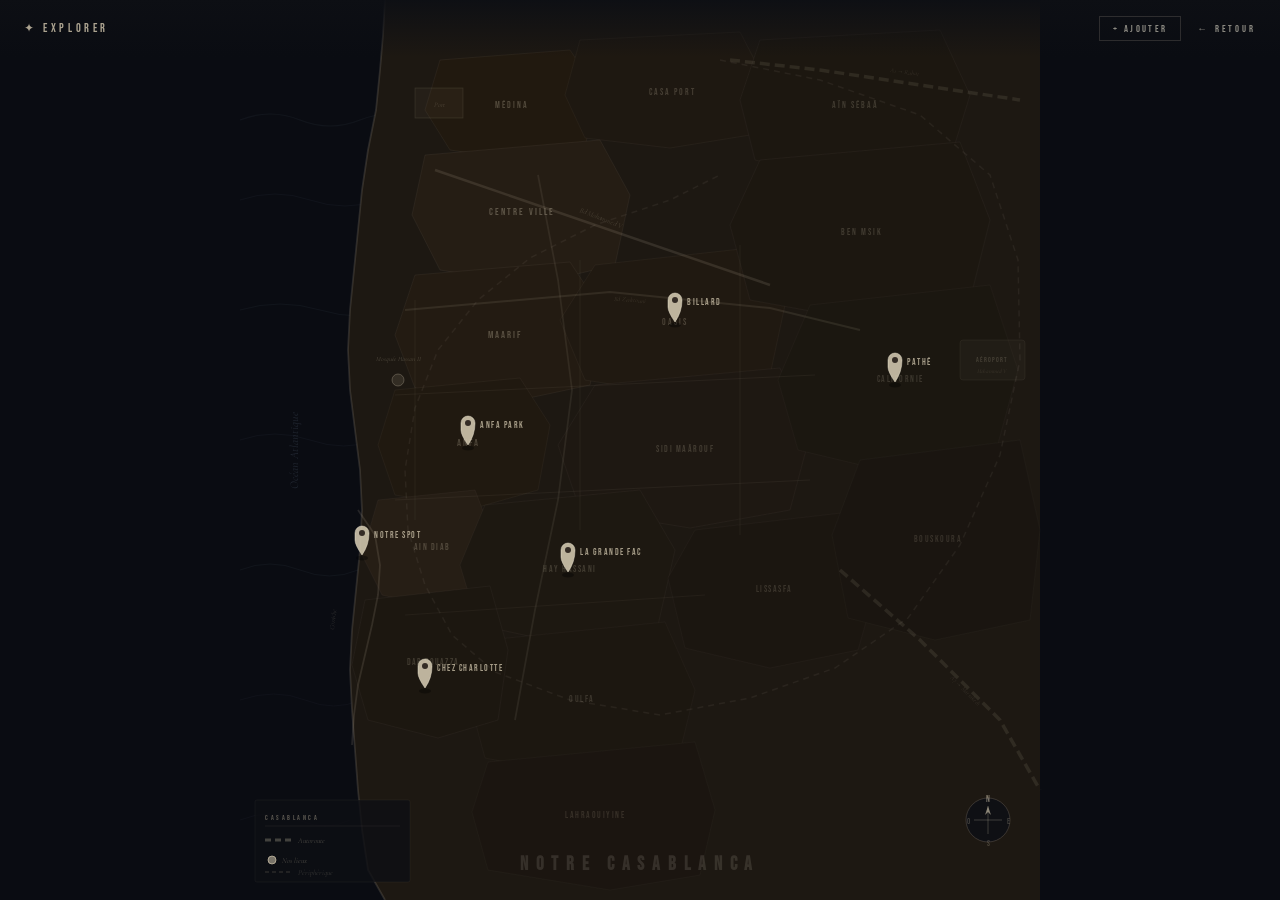
==== commit ddcc9148: "Update carte.html" ====
--- a/carte.html
+++ b/carte.html
@@ -10,270 +10,256 @@
 <style>
 *{margin:0;padding:0;box-sizing:border-box}
 :root{
-  --bg:#1C1410;--bg2:#231A13;--bg3:#2E2018;
+  --bg:#1C1410;--bg2:#231A13;
   --cream:#F2EAD8;--cream2:#D9CEBC;
   --brown:#7A7870;--brown-light:#D4C9B0;
   --text:#F2EAD8;--muted:#8A8880;
 }
-html,body{height:100%;background:var(--bg);color:var(--text);font-family:'Cormorant Garamond',Georgia,serif;overflow:hidden;}
-
-/* NAV */
-nav{position:fixed;top:0;left:0;width:100%;z-index:50;padding:1.2rem 2.5rem;display:flex;align-items:center;justify-content:space-between;background:linear-gradient(to bottom,rgba(28,20,16,0.95),transparent);}
+html,body{height:100%;width:100%;background:#0A0C12;color:var(--text);font-family:'Cormorant Garamond',Georgia,serif;overflow:hidden;}
+
+nav{position:fixed;top:0;left:0;width:100%;z-index:50;padding:1rem 1.5rem;display:flex;align-items:center;justify-content:space-between;background:linear-gradient(to bottom,rgba(13,15,20,0.95),transparent);}
 .nav-logo{font-family:'Bebas Neue',sans-serif;font-size:0.75rem;letter-spacing:0.3em;color:var(--brown-light);text-decoration:none;opacity:0.8;}
-.nav-back{font-family:'Bebas Neue',sans-serif;font-size:0.65rem;letter-spacing:0.35em;color:var(--muted);text-decoration:none;transition:color 0.2s;}
+.nav-back{font-family:'Bebas Neue',sans-serif;font-size:0.6rem;letter-spacing:0.3em;color:var(--muted);text-decoration:none;transition:color 0.2s;}
 .nav-back:hover{color:var(--cream);}
-.nav-add-btn{font-family:'Bebas Neue',sans-serif;font-size:0.65rem;letter-spacing:0.3em;color:var(--muted);background:none;border:1px solid rgba(180,170,155,0.2);padding:0.4rem 1rem;cursor:pointer;transition:all 0.2s;}
+.nav-add-btn{font-family:'Bebas Neue',sans-serif;font-size:0.6rem;letter-spacing:0.25em;color:var(--muted);background:none;border:1px solid rgba(180,170,155,0.2);padding:0.35rem 0.8rem;cursor:pointer;transition:all 0.2s;}
 .nav-add-btn:hover,.nav-add-btn.active{color:var(--cream);border-color:rgba(180,170,155,0.5);}
 
-/* MAP CONTAINER */
-#map-wrap{position:fixed;inset:0;z-index:1;overflow:hidden;}
-#map-svg{width:100%;height:100%;cursor:default;}
+#map-wrap{position:fixed;inset:0;z-index:1;}
+#map-svg{width:100%;height:100%;display:block;background:#0A0C12;}
 #map-svg.adding{cursor:crosshair;}
 
-/* CARTE TITLE */
-.map-title{position:fixed;bottom:2rem;left:50%;transform:translateX(-50%);z-index:10;text-align:center;pointer-events:none;}
-.map-title h1{font-family:'Bebas Neue',sans-serif;font-size:clamp(1rem,3vw,1.4rem);letter-spacing:0.4em;color:var(--cream);opacity:0.15;}
-
-/* ADD MODE HINT */
-#add-hint{position:fixed;top:5rem;left:50%;transform:translateX(-50%);z-index:20;font-family:'Bebas Neue',sans-serif;font-size:0.65rem;letter-spacing:0.4em;color:var(--brown-light);opacity:0.8;background:rgba(28,20,16,0.9);padding:0.5rem 1.2rem;border:1px solid rgba(180,170,155,0.2);display:none;}
+.map-title{position:fixed;bottom:1.5rem;left:50%;transform:translateX(-50%);z-index:10;text-align:center;pointer-events:none;}
+.map-title h1{font-family:'Bebas Neue',sans-serif;font-size:clamp(0.8rem,2.5vw,1.2rem);letter-spacing:0.4em;color:var(--cream);opacity:0.12;}
+
+#add-hint{position:fixed;top:4.5rem;left:50%;transform:translateX(-50%);z-index:20;font-family:'Bebas Neue',sans-serif;font-size:0.6rem;letter-spacing:0.35em;color:var(--brown-light);opacity:0.85;background:rgba(13,15,20,0.92);padding:0.45rem 1rem;border:1px solid rgba(180,170,155,0.2);display:none;white-space:nowrap;}
 #add-hint.show{display:block;}
 
-/* PIN POPUP */
-#pin-popup{
-  position:fixed;z-index:100;
-  background:var(--bg2);
-  border:1px solid rgba(180,170,155,0.22);
-  padding:1.5rem;
-  width:260px;
-  display:none;
-  pointer-events:all;
-}
+#pin-popup{position:fixed;z-index:100;background:var(--bg2);border:1px solid rgba(180,170,155,0.22);padding:1.2rem;width:230px;display:none;}
 #pin-popup.show{display:block;}
-.popup-name{font-family:'Bebas Neue',sans-serif;font-size:0.8rem;letter-spacing:0.3em;color:var(--brown-light);margin-bottom:0.3rem;}
-.popup-text{font-size:0.95rem;font-style:italic;color:var(--cream2);line-height:1.7;font-weight:300;}
-.popup-delete{font-family:'Bebas Neue',sans-serif;font-size:0.55rem;letter-spacing:0.3em;color:var(--muted);background:none;border:none;cursor:pointer;margin-top:1rem;display:block;transition:color 0.2s;}
+.popup-name{font-family:'Bebas Neue',sans-serif;font-size:0.75rem;letter-spacing:0.25em;color:var(--brown-light);margin-bottom:0.3rem;}
+.popup-text{font-size:0.9rem;font-style:italic;color:var(--cream2);line-height:1.65;font-weight:300;}
+.popup-delete{font-family:'Bebas Neue',sans-serif;font-size:0.5rem;letter-spacing:0.25em;color:var(--muted);background:none;border:none;cursor:pointer;margin-top:0.8rem;display:block;transition:color 0.2s;}
 .popup-delete:hover{color:var(--cream);}
-.popup-close{position:absolute;top:0.6rem;right:0.8rem;font-family:'Bebas Neue',sans-serif;font-size:0.6rem;color:var(--muted);background:none;border:none;cursor:pointer;}
+.popup-close{position:absolute;top:0.5rem;right:0.7rem;font-family:'Bebas Neue',sans-serif;font-size:0.55rem;color:var(--muted);background:none;border:none;cursor:pointer;}
 .popup-close:hover{color:var(--cream);}
 
-/* ADD FORM MODAL */
-#add-modal{
-  position:fixed;inset:0;z-index:200;
-  background:rgba(10,7,4,0.88);
-  backdrop-filter:blur(10px);
-  display:none;align-items:center;justify-content:center;
-  padding:2rem;
-}
+#add-modal{position:fixed;inset:0;z-index:200;background:rgba(10,7,4,0.9);backdrop-filter:blur(10px);display:none;align-items:center;justify-content:center;padding:1.5rem;}
 #add-modal.show{display:flex;}
-#add-form{
-  background:var(--bg2);
-  border:1px solid rgba(180,170,155,0.2);
-  padding:2.5rem;
-  width:100%;max-width:400px;
-}
-.form-title{font-family:'Bebas Neue',sans-serif;font-size:1.2rem;letter-spacing:0.3em;color:var(--cream);margin-bottom:2rem;}
-.form-group{margin-bottom:1.2rem;}
-.form-label{font-family:'Bebas Neue',sans-serif;font-size:0.6rem;letter-spacing:0.4em;color:var(--muted);opacity:0.7;display:block;margin-bottom:0.5rem;}
-.form-input,.form-textarea{
-  width:100%;background:rgba(255,255,255,0.03);
-  border:none;border-bottom:1px solid rgba(180,170,155,0.2);
-  padding:0.5rem 0.2rem;color:var(--cream);
-  font-family:'Cormorant Garamond',serif;font-style:italic;
-  font-size:1rem;outline:none;transition:border-color 0.2s;
-}
-.form-textarea{resize:none;height:80px;border:1px solid rgba(180,170,155,0.2);padding:0.5rem;margin-top:0.2rem;}
+#add-form{background:var(--bg2);border:1px solid rgba(180,170,155,0.2);padding:2rem;width:100%;max-width:380px;}
+.form-title{font-family:'Bebas Neue',sans-serif;font-size:1rem;letter-spacing:0.3em;color:var(--cream);margin-bottom:1.5rem;}
+.form-group{margin-bottom:1rem;}
+.form-label{font-family:'Bebas Neue',sans-serif;font-size:0.55rem;letter-spacing:0.4em;color:var(--muted);opacity:0.7;display:block;margin-bottom:0.4rem;}
+.form-input,.form-textarea{width:100%;background:rgba(255,255,255,0.03);border:none;border-bottom:1px solid rgba(180,170,155,0.2);padding:0.45rem 0.2rem;color:var(--cream);font-family:'Cormorant Garamond',serif;font-style:italic;font-size:1rem;outline:none;transition:border-color 0.2s;}
+.form-textarea{resize:none;height:70px;border:1px solid rgba(180,170,155,0.2);padding:0.4rem;margin-top:0.2rem;}
 .form-input::placeholder,.form-textarea::placeholder{color:var(--muted);opacity:0.4;}
 .form-input:focus,.form-textarea:focus{border-color:rgba(180,170,155,0.5);}
-.form-actions{display:flex;gap:1rem;margin-top:2rem;}
-.form-submit{font-family:'Bebas Neue',sans-serif;font-size:0.7rem;letter-spacing:0.4em;color:var(--cream);background:none;border:1px solid rgba(180,170,155,0.3);padding:0.7rem 1.5rem;cursor:pointer;transition:all 0.2s;flex:1;}
+.form-actions{display:flex;gap:1rem;margin-top:1.5rem;}
+.form-submit{font-family:'Bebas Neue',sans-serif;font-size:0.65rem;letter-spacing:0.35em;color:var(--cream);background:none;border:1px solid rgba(180,170,155,0.3);padding:0.6rem 1.2rem;cursor:pointer;transition:all 0.2s;flex:1;}
 .form-submit:hover{background:rgba(180,170,155,0.08);border-color:rgba(180,170,155,0.6);}
-.form-cancel{font-family:'Bebas Neue',sans-serif;font-size:0.7rem;letter-spacing:0.4em;color:var(--muted);background:none;border:none;cursor:pointer;padding:0.7rem 1rem;transition:color 0.2s;}
+.form-cancel{font-family:'Bebas Neue',sans-serif;font-size:0.65rem;letter-spacing:0.35em;color:var(--muted);background:none;border:none;cursor:pointer;padding:0.6rem 0.8rem;transition:color 0.2s;}
 .form-cancel:hover{color:var(--cream);}
-
-/* STARFIELD */
-#starfield{position:fixed;inset:0;pointer-events:none;z-index:0;}
 </style>
 </head>
 <body>
 
-<canvas id="starfield"></canvas>
-
 <nav>
   <a class="nav-logo" href="index.html">✦ Explorer</a>
-  <div style="display:flex;gap:1.2rem;align-items:center;">
-    <button class="nav-add-btn" id="nav-add-btn">+ Ajouter un lieu</button>
+  <div style="display:flex;gap:1rem;align-items:center;">
+    <button class="nav-add-btn" id="nav-add-btn">+ Ajouter</button>
     <a class="nav-back" href="index.html">← Retour</a>
   </div>
 </nav>
 
-<div id="add-hint" class="show" style="display:none;">Appuie sur la carte pour placer un pin ✦</div>
+<div id="add-hint">Appuie sur la carte pour placer un pin ✦</div>
 
 <div id="map-wrap">
-<svg id="map-svg" viewBox="0 0 1000 800" preserveAspectRatio="xMidYMid meet" xmlns="http://www.w3.org/2000/svg">
-  <defs>
-    <filter id="glow"><feGaussianBlur stdDeviation="3" result="coloredBlur"/><feMerge><feMergeNode in="coloredBlur"/><feMergeNode in="SourceGraphic"/></feMerge></filter>
-  </defs>
-
-  <!-- FOND MER / OCÉAN ATLANTIQUE -->
-  <rect width="1000" height="800" fill="#0D0F14"/>
-
-  <!-- MASSE TERRESTRE CASABLANCA - forme générale -->
-  <!-- Zone principale urbaine -->
-  <path d="M120,0 L1000,0 L1000,800 L120,800 L100,750 L90,700 L85,650 L82,600 L80,550 L82,500 L88,450 L95,400 L100,350 L105,300 L108,250 L112,200 L115,150 L118,100 Z" fill="#1E1812"/>
-
-  <!-- Côte Atlantique - détails -->
-  <path d="M120,0 L118,100 L115,150 L112,200 L108,250 L105,300 L100,350 L95,400 L88,450 L82,500 L80,550 L82,600 L85,650 L90,700 L100,750 L120,800" fill="none" stroke="rgba(180,170,155,0.15)" stroke-width="1.5"/>
-
-  <!-- Vagues océan subtiles -->
-  <path d="M20,200 Q50,190 80,200 Q110,210 140,200" fill="none" stroke="rgba(140,160,180,0.08)" stroke-width="1"/>
-  <path d="M10,350 Q45,338 75,350 Q105,362 130,350" fill="none" stroke="rgba(140,160,180,0.06)" stroke-width="1"/>
-  <path d="M15,500 Q50,488 82,500 Q110,512 130,500" fill="none" stroke="rgba(140,160,180,0.07)" stroke-width="1"/>
-
-  <!-- Label OCÉAN ATLANTIQUE -->
-  <text x="50" y="400" font-family="'Cormorant Garamond',serif" font-size="11" fill="rgba(140,160,180,0.2)" font-style="italic" text-anchor="middle" transform="rotate(-90,50,400)">Océan Atlantique</text>
-
-  <!-- QUARTIERS / ZONES PRINCIPALES -->
-
-  <!-- Ain Diab / Corniche (zone côtière ouest) -->
-  <path d="M120,380 L200,370 L220,400 L210,450 L180,460 L130,450 L110,420 Z" fill="#241C15" stroke="rgba(180,170,155,0.06)" stroke-width="0.5"/>
-  <text x="165" y="415" font-family="'Bebas Neue',sans-serif" font-size="7.5" fill="rgba(212,201,176,0.25)" letter-spacing="2" text-anchor="middle">AIN DIAB</text>
-
-  <!-- Maarif -->
-  <path d="M280,300 L380,290 L400,340 L380,380 L300,390 L270,360 L265,320 Z" fill="#221A13" stroke="rgba(180,170,155,0.07)" stroke-width="0.5"/>
-  <text x="335" y="342" font-family="'Bebas Neue',sans-serif" font-size="8" fill="rgba(212,201,176,0.25)" letter-spacing="2" text-anchor="middle">MAARIF</text>
-
-  <!-- Centre Ville / Médina -->
-  <path d="M350,200 L480,190 L510,230 L500,290 L460,310 L380,300 L340,260 L330,220 Z" fill="#241B14" stroke="rgba(180,170,155,0.09)" stroke-width="0.5"/>
-  <text x="420" y="252" font-family="'Bebas Neue',sans-serif" font-size="8.5" fill="rgba(212,201,176,0.3)" letter-spacing="2" text-anchor="middle">CENTRE VILLE</text>
-
-  <!-- Médina (zone plus ancienne) -->
-  <path d="M310,160 L380,155 L390,200 L360,220 L310,215 L295,185 Z" fill="#1F1810" stroke="rgba(180,170,155,0.08)" stroke-width="0.5"/>
-  <text x="343" y="190" font-family="'Bebas Neue',sans-serif" font-size="7" fill="rgba(212,201,176,0.2)" letter-spacing="1.5" text-anchor="middle">MÉDINA</text>
-
-  <!-- Anfa -->
-  <path d="M200,280 L290,270 L305,310 L295,360 L240,375 L195,355 L185,315 Z" fill="#201910" stroke="rgba(180,170,155,0.06)" stroke-width="0.5"/>
-  <text x="248" y="325" font-family="'Bebas Neue',sans-serif" font-size="7.5" fill="rgba(212,201,176,0.2)" letter-spacing="2" text-anchor="middle">ANFA</text>
-
-  <!-- Oasis / Riviera -->
-  <path d="M420,320 L510,310 L530,355 L512,400 L445,412 L415,385 L412,342 Z" fill="#1F1811" stroke="rgba(180,170,155,0.07)" stroke-width="0.5"/>
-  <text x="470" y="362" font-family="'Bebas Neue',sans-serif" font-size="7" fill="rgba(212,201,176,0.22)" letter-spacing="1.5" text-anchor="middle">OASIS</text>
-
-  <!-- Sidi Maârouf / Technopark -->
-  <path d="M450,380 L560,370 L580,420 L565,470 L480,480 L440,450 L435,405 Z" fill="#1E1812" stroke="rgba(180,170,155,0.06)" stroke-width="0.5"/>
-  <text x="510" y="427" font-family="'Bebas Neue',sans-serif" font-size="7.5" fill="rgba(212,201,176,0.2)" letter-spacing="1.5" text-anchor="middle">SIDI MAÂROUF</text>
-
-  <!-- Hay Hassani -->
-  <path d="M300,450 L430,440 L445,490 L430,540 L350,555 L290,530 L280,490 Z" fill="#1E1812" stroke="rgba(180,170,155,0.06)" stroke-width="0.5"/>
-  <text x="363" y="498" font-family="'Bebas Neue',sans-serif" font-size="7.5" fill="rgba(212,201,176,0.2)" letter-spacing="1.5" text-anchor="middle">HAY HASSANI</text>
-
-  <!-- Oulfa / Lahraouiyine (zone sud) -->
-  <path d="M280,560 L430,550 L450,610 L435,660 L360,675 L280,650 L265,600 Z" fill="#1D1711" stroke="rgba(180,170,155,0.06)" stroke-width="0.5"/>
-  <text x="360" y="615" font-family="'Bebas Neue',sans-serif" font-size="7.5" fill="rgba(212,201,176,0.2)" letter-spacing="1.5" text-anchor="middle">OULFA</text>
-
-  <!-- Dar Bouazza (zone sud-ouest côtière) -->
-  <path d="M120,560 L260,550 L275,600 L265,660 L200,680 L130,660 L108,620 Z" fill="#1C1710" stroke="rgba(180,170,155,0.06)" stroke-width="0.5"/>
-  <text x="193" y="618" font-family="'Bebas Neue',sans-serif" font-size="7.5" fill="rgba(212,201,176,0.2)" letter-spacing="1.5" text-anchor="middle">DAR BOUAZZA</text>
-
-  <!-- Casa Port / Zone industrielle nord -->
-  <path d="M380,100 L520,95 L540,145 L520,190 L450,195 L380,185 L360,145 Z" fill="#1D1811" stroke="rgba(180,170,155,0.07)" stroke-width="0.5"/>
-  <text x="452" y="148" font-family="'Bebas Neue',sans-serif" font-size="7.5" fill="rgba(212,201,176,0.2)" letter-spacing="1.5" text-anchor="middle">CASA PORT</text>
-
-  <!-- Ain Sebaa / Est -->
-  <path d="M600,180 L750,170 L770,230 L750,280 L660,295 L590,275 L575,220 Z" fill="#1D1811" stroke="rgba(180,170,155,0.06)" stroke-width="0.5"/>
-  <text x="675" y="235" font-family="'Bebas Neue',sans-serif" font-size="7.5" fill="rgba(212,201,176,0.2)" letter-spacing="1.5" text-anchor="middle">AÏN SÉBAÂ</text>
-
-  <!-- Bernoussi / Ben Msik -->
-  <path d="M600,300 L730,285 L755,340 L740,395 L660,410 L590,390 L575,340 Z" fill="#1C1710" stroke="rgba(180,170,155,0.06)" stroke-width="0.5"/>
-  <text x="665" y="350" font-family="'Bebas Neue',sans-serif" font-size="7.5" fill="rgba(212,201,176,0.2)" letter-spacing="1.5" text-anchor="middle">BEN MSIK</text>
-
-  <!-- Sidi Maarouf extension / Californie -->
-  <path d="M600,420 L730,408 L750,460 L730,510 L650,525 L585,505 L575,455 Z" fill="#1C1710" stroke="rgba(180,170,155,0.06)" stroke-width="0.5"/>
-  <text x="663" y="467" font-family="'Bebas Neue',sans-serif" font-size="7" fill="rgba(212,201,176,0.18)" letter-spacing="1.5" text-anchor="middle">CALIFORNIE</text>
-
-  <!-- Lissasfa -->
-  <path d="M460,540 L590,530 L605,580 L590,630 L510,645 L450,625 L440,575 Z" fill="#1C1710" stroke="rgba(180,170,155,0.05)" stroke-width="0.5"/>
-  <text x="525" y="590" font-family="'Bebas Neue',sans-serif" font-size="7" fill="rgba(212,201,176,0.18)" letter-spacing="1.5" text-anchor="middle">LISSASFA</text>
-
-  <!-- Bouskoura / Sud -->
-  <path d="M620,580 L760,565 L780,625 L760,675 L680,690 L615,670 L600,620 Z" fill="#1B1610" stroke="rgba(180,170,155,0.05)" stroke-width="0.5"/>
-  <text x="690" y="630" font-family="'Bebas Neue',sans-serif" font-size="7.5" fill="rgba(212,201,176,0.18)" letter-spacing="1.5" text-anchor="middle">BOUSKOURA</text>
-
-  <!-- ROUTES PRINCIPALES -->
-
-  <!-- Boulevard Mohammed V (axe central) -->
-  <line x1="310" y1="180" x2="560" y2="260" stroke="rgba(212,201,176,0.12)" stroke-width="2.5"/>
-  <text x="430" y="215" font-family="'Cormorant Garamond',serif" font-size="7" fill="rgba(212,201,176,0.18)" font-style="italic" text-anchor="middle" transform="rotate(20,430,215)">Bd Mohammed V</text>
-
-  <!-- Autoroute Casa-Rabat (nord) -->
-  <path d="M500,100 L600,105 L700,115 L820,130 L900,145" fill="none" stroke="rgba(212,201,176,0.1)" stroke-width="3" stroke-dasharray="8,4"/>
-
-  <!-- Autoroute Casa-Marrakech (sud-est) -->
-  <path d="M550,480 L650,530 L750,590 L840,660 L900,720" fill="none" stroke="rgba(212,201,176,0.1)" stroke-width="3" stroke-dasharray="8,4"/>
-
-  <!-- Route côtière (Corniche) -->
-  <path d="M110,380 L130,400 L145,430 L148,460 L140,500 L128,540 L118,580 L112,620 L108,660" fill="none" stroke="rgba(212,201,176,0.12)" stroke-width="1.5"/>
-  <text x="88" y="500" font-family="'Cormorant Garamond',serif" font-size="6.5" fill="rgba(212,201,176,0.15)" font-style="italic" text-anchor="middle" transform="rotate(-80,88,500)">Corniche</text>
+<svg id="map-svg" viewBox="0 0 800 900" preserveAspectRatio="xMidYMid meet" xmlns="http://www.w3.org/2000/svg">
+
+  <!-- ── FOND OCÉAN ── -->
+  <rect width="800" height="900" fill="#0A0C12"/>
+
+  <!-- Vagues océan -->
+  <path d="M0,120 Q30,108 60,120 Q90,132 120,120 Q150,108 180,120" fill="none" stroke="rgba(140,160,190,0.06)" stroke-width="1.2"/>
+  <path d="M0,200 Q35,188 70,200 Q105,212 140,200 Q175,188 210,200" fill="none" stroke="rgba(140,160,190,0.05)" stroke-width="1"/>
+  <path d="M0,310 Q40,298 80,310 Q120,322 155,310" fill="none" stroke="rgba(140,160,190,0.06)" stroke-width="1"/>
+  <path d="M0,440 Q35,428 70,440 Q105,452 135,440" fill="none" stroke="rgba(140,160,190,0.05)" stroke-width="1"/>
+  <path d="M0,570 Q30,558 60,570 Q90,582 118,570" fill="none" stroke="rgba(140,160,190,0.06)" stroke-width="1"/>
+  <path d="M0,700 Q35,688 65,700 Q95,712 120,700" fill="none" stroke="rgba(140,160,190,0.04)" stroke-width="1"/>
+  <path d="M0,820 Q30,808 58,820 Q86,832 110,820" fill="none" stroke="rgba(140,160,190,0.04)" stroke-width="1"/>
+
+  <!-- Label Atlantique -->
+  <text x="58" y="450" font-family="'Cormorant Garamond',serif" font-size="12" fill="rgba(140,160,190,0.18)" font-style="italic" text-anchor="middle" transform="rotate(-90,58,450)">Océan Atlantique</text>
+
+  <!-- ── MASSE TERRESTRE PRINCIPALE ── -->
+  <!-- Côte qui descend doucement du nord au sud avec légère sinuosité -->
+  <path d="
+    M145,0
+    L800,0 L800,900 L145,900
+    L128,870 L122,830 L118,790 L115,750
+    L112,710 L110,670 L112,630 L116,590
+    L120,550 L122,510 L120,470 L115,430
+    L110,390 L108,350 L110,310 L114,270
+    L118,230 L122,190 L128,150 L136,110
+    L140,70 L143,35 Z
+  " fill="#1D1812"/>
+
+  <!-- Côte ligne détaillée -->
+  <path d="M145,0 L143,35 L140,70 L136,110 L128,150 L122,190 L118,230 L114,270 L110,310 L108,350 L110,390 L115,430 L120,470 L122,510 L120,550 L116,590 L112,630 L110,670 L112,710 L115,750 L118,790 L122,830 L128,870 L145,900"
+    fill="none" stroke="rgba(180,170,155,0.18)" stroke-width="1.8"/>
+
+  <!-- ── QUARTIERS ── -->
+
+  <!-- MÉDINA (nord, proche côte) -->
+  <path d="M200,60 L330,50 L360,95 L345,145 L280,160 L210,150 L185,110 Z" fill="#21190F" stroke="rgba(180,170,155,0.09)" stroke-width="0.8"/>
+  <text x="272" y="108" font-family="'Bebas Neue',sans-serif" font-size="9" fill="rgba(212,201,176,0.28)" letter-spacing="2" text-anchor="middle">MÉDINA</text>
+
+  <!-- CASA PORT / ZONE NORD -->
+  <path d="M340,40 L500,32 L525,80 L510,135 L430,148 L345,138 L325,95 Z" fill="#1E1811" stroke="rgba(180,170,155,0.08)" stroke-width="0.8"/>
+  <text x="432" y="95" font-family="'Bebas Neue',sans-serif" font-size="9" fill="rgba(212,201,176,0.22)" letter-spacing="2" text-anchor="middle">CASA PORT</text>
+
+  <!-- AÏN SÉBAÂ (nord-est) -->
+  <path d="M520,40 L700,30 L730,95 L710,160 L600,178 L515,160 L500,100 Z" fill="#1C1710" stroke="rgba(180,170,155,0.07)" stroke-width="0.8"/>
+  <text x="615" y="108" font-family="'Bebas Neue',sans-serif" font-size="9" fill="rgba(212,201,176,0.2)" letter-spacing="2" text-anchor="middle">AÏN SÉBAÂ</text>
+
+  <!-- CENTRE VILLE -->
+  <path d="M185,155 L360,140 L390,195 L375,265 L290,285 L200,270 L172,215 Z" fill="#251D14" stroke="rgba(180,170,155,0.1)" stroke-width="0.8"/>
+  <text x="282" y="215" font-family="'Bebas Neue',sans-serif" font-size="10" fill="rgba(212,201,176,0.32)" letter-spacing="2" text-anchor="middle">CENTRE VILLE</text>
+
+  <!-- MAARIF (zone centrale emblématique) -->
+  <path d="M175,275 L330,262 L365,315 L350,385 L270,402 L175,388 L155,335 Z" fill="#231B12" stroke="rgba(180,170,155,0.09)" stroke-width="0.8"/>
+  <text x="265" y="338" font-family="'Bebas Neue',sans-serif" font-size="10" fill="rgba(212,201,176,0.3)" letter-spacing="2" text-anchor="middle">MAARIF</text>
+
+  <!-- ANFA -->
+  <path d="M155,390 L280,378 L310,425 L298,490 L235,508 L155,495 L138,445 Z" fill="#201910" stroke="rgba(180,170,155,0.08)" stroke-width="0.8"/>
+  <text x="228" y="446" font-family="'Bebas Neue',sans-serif" font-size="9.5" fill="rgba(212,201,176,0.25)" letter-spacing="2" text-anchor="middle">ANFA</text>
+
+  <!-- AIN DIAB / CORNICHE -->
+  <path d="M138,500 L235,490 L252,535 L242,590 L200,608 L142,595 L122,555 Z" fill="#261E15" stroke="rgba(180,170,155,0.07)" stroke-width="0.8"/>
+  <text x="192" y="550" font-family="'Bebas Neue',sans-serif" font-size="8.5" fill="rgba(212,201,176,0.25)" letter-spacing="1.5" text-anchor="middle">AIN DIAB</text>
+
+  <!-- OASIS / RIVIERA -->
+  <path d="M355,265 L510,248 L545,305 L530,375 L440,395 L345,380 L320,320 Z" fill="#201911" stroke="rgba(180,170,155,0.08)" stroke-width="0.8"/>
+  <text x="435" y="325" font-family="'Bebas Neue',sans-serif" font-size="9" fill="rgba(212,201,176,0.24)" letter-spacing="2" text-anchor="middle">OASIS</text>
+
+  <!-- BEN MSIK / BERNOUSSI (est centre) -->
+  <path d="M520,160 L720,142 L750,220 L730,300 L620,320 L510,300 L490,225 Z" fill="#1C1710" stroke="rgba(180,170,155,0.07)" stroke-width="0.8"/>
+  <text x="622" y="235" font-family="'Bebas Neue',sans-serif" font-size="9" fill="rgba(212,201,176,0.2)" letter-spacing="2" text-anchor="middle">BEN MSIK</text>
+
+  <!-- SIDI MAÂROUF / TECHNOPARK -->
+  <path d="M355,385 L540,368 L570,435 L550,510 L450,528 L340,510 L318,445 Z" fill="#1E1812" stroke="rgba(180,170,155,0.07)" stroke-width="0.8"/>
+  <text x="445" y="452" font-family="'Bebas Neue',sans-serif" font-size="9" fill="rgba(212,201,176,0.2)" letter-spacing="1.5" text-anchor="middle">SIDI MAÂROUF</text>
+
+  <!-- HAY HASSANI -->
+  <path d="M245,505 L400,490 L435,550 L418,625 L330,645 L238,625 L220,565 Z" fill="#1D1811" stroke="rgba(180,170,155,0.07)" stroke-width="0.8"/>
+  <text x="330" y="572" font-family="'Bebas Neue',sans-serif" font-size="9" fill="rgba(212,201,176,0.2)" letter-spacing="1.5" text-anchor="middle">HAY HASSANI</text>
+
+  <!-- CALIFORNIE / EXT EST -->
+  <path d="M570,305 L750,285 L778,370 L755,455 L650,472 L558,450 L538,380 Z" fill="#1B1710" stroke="rgba(180,170,155,0.06)" stroke-width="0.8"/>
+  <text x="660" y="382" font-family="'Bebas Neue',sans-serif" font-size="8.5" fill="rgba(212,201,176,0.18)" letter-spacing="1.5" text-anchor="middle">CALIFORNIE</text>
+
+  <!-- OULFA -->
+  <path d="M248,640 L425,622 L455,690 L438,760 L350,778 L245,758 L228,695 Z" fill="#1C1710" stroke="rgba(180,170,155,0.06)" stroke-width="0.8"/>
+  <text x="342" y="702" font-family="'Bebas Neue',sans-serif" font-size="9" fill="rgba(212,201,176,0.18)" letter-spacing="1.5" text-anchor="middle">OULFA</text>
+
+  <!-- LISSASFA -->
+  <path d="M455,530 L610,512 L638,580 L618,650 L530,668 L445,648 L428,578 Z" fill="#1B1610" stroke="rgba(180,170,155,0.06)" stroke-width="0.8"/>
+  <text x="534" y="592" font-family="'Bebas Neue',sans-serif" font-size="8.5" fill="rgba(212,201,176,0.17)" letter-spacing="1.5" text-anchor="middle">LISSASFA</text>
+
+  <!-- DAR BOUAZZA -->
+  <path d="M125,600 L250,586 L268,650 L258,720 L198,738 L128,720 L112,665 Z" fill="#1C1710" stroke="rgba(180,170,155,0.07)" stroke-width="0.8"/>
+  <text x="193" y="665" font-family="'Bebas Neue',sans-serif" font-size="8.5" fill="rgba(212,201,176,0.2)" letter-spacing="1.2" text-anchor="middle">DAR BOUAZZA</text>
+
+  <!-- BOUSKOURA (sud-est) -->
+  <path d="M620,460 L780,440 L800,530 L790,620 L695,640 L608,618 L592,535 Z" fill="#1A1510" stroke="rgba(180,170,155,0.05)" stroke-width="0.8"/>
+  <text x="698" y="542" font-family="'Bebas Neue',sans-serif" font-size="8.5" fill="rgba(212,201,176,0.16)" letter-spacing="1.5" text-anchor="middle">BOUSKOURA</text>
+
+  <!-- LAHRAOUIYINE / SUD -->
+  <path d="M248,762 L455,742 L475,810 L460,875 L370,890 L248,870 L232,812 Z" fill="#1B1510" stroke="rgba(180,170,155,0.05)" stroke-width="0.8"/>
+  <text x="355" y="818" font-family="'Bebas Neue',sans-serif" font-size="8.5" fill="rgba(212,201,176,0.15)" letter-spacing="1.5" text-anchor="middle">LAHRAOUIYINE</text>
+
+  <!-- ── ROUTES PRINCIPALES ── -->
+
+  <!-- Bd Mohammed V / axe principal -->
+  <line x1="195" y1="170" x2="530" y2="285" stroke="rgba(212,201,176,0.13)" stroke-width="2.5"/>
+  <text x="360" y="220" font-family="'Cormorant Garamond',serif" font-size="7.5" fill="rgba(212,201,176,0.2)" font-style="italic" text-anchor="middle" transform="rotate(22,360,220)">Bd Mohammed V</text>
 
   <!-- Boulevard Zerktouni -->
-  <path d="M250,310 L420,295 L520,310 L580,330" fill="none" stroke="rgba(212,201,176,0.1)" stroke-width="2"/>
-
-  <!-- Avenue Hassan II -->
-  <path d="M360,200 L380,280 L390,360 L380,450 L360,530" fill="none" stroke="rgba(212,201,176,0.09)" stroke-width="1.8"/>
-
-  <!-- Périphérique / ceinture -->
-  <path d="M520,120 L620,140 L700,180 L760,250 L780,340 L770,430 L740,510 L690,570 L630,620 L560,650 L480,660 L400,650 L330,630 L280,590 L255,550 L248,490 L260,430 L290,370 L340,315 L400,285 L470,255 L520,230" fill="none" stroke="rgba(212,201,176,0.07)" stroke-width="1.5" stroke-dasharray="5,5"/>
-
-  <!-- Quelques rues secondaires -->
-  <line x1="300" y1="300" x2="300" y2="450" stroke="rgba(212,201,176,0.06)" stroke-width="1"/>
-  <line x1="420" y1="280" x2="420" y2="480" stroke="rgba(212,201,176,0.06)" stroke-width="1"/>
-  <line x1="550" y1="250" x2="550" y2="480" stroke="rgba(212,201,176,0.06)" stroke-width="1"/>
-  <line x1="200" y1="350" x2="560" y2="350" stroke="rgba(212,201,176,0.06)" stroke-width="1"/>
-  <line x1="200" y1="430" x2="560" y2="430" stroke="rgba(212,201,176,0.06)" stroke-width="1"/>
-
-  <!-- POINTS D'INTÉRÊT FIXES -->
-
-  <!-- Hassan II Mosquée (icône) -->
-  <circle cx="190" cy="260" r="5" fill="rgba(212,201,176,0.15)" stroke="rgba(212,201,176,0.3)" stroke-width="0.8"/>
-  <text x="190" y="252" font-family="'Cormorant Garamond',serif" font-size="6.5" fill="rgba(212,201,176,0.25)" text-anchor="middle" font-style="italic">Mosquée Hassan II</text>
+  <path d="M165,310 L370,292 L530,308 L620,330" fill="none" stroke="rgba(212,201,176,0.1)" stroke-width="2"/>
+  <text x="390" y="302" font-family="'Cormorant Garamond',serif" font-size="6.5" fill="rgba(212,201,176,0.16)" font-style="italic" text-anchor="middle" transform="rotate(4,390,302)">Bd Zerktouni</text>
+
+  <!-- Avenue Hassan II (verticale) -->
+  <path d="M298,175 L318,280 L332,390 L318,500 L295,610 L275,720" fill="none" stroke="rgba(212,201,176,0.09)" stroke-width="1.8"/>
+
+  <!-- Corniche -->
+  <path d="M118,510 L135,535 L140,565 L138,595 L132,625 L125,655 L118,685 L114,715 L112,745" fill="none" stroke="rgba(212,201,176,0.13)" stroke-width="1.8"/>
+  <text x="95" y="620" font-family="'Cormorant Garamond',serif" font-size="7" fill="rgba(212,201,176,0.18)" font-style="italic" text-anchor="middle" transform="rotate(-82,95,620)">Corniche</text>
+
+  <!-- Autoroute Casa-Rabat -->
+  <path d="M490,60 L580,70 L680,85 L780,100" fill="none" stroke="rgba(212,201,176,0.1)" stroke-width="3.5" stroke-dasharray="10,5"/>
+  <text x="650" y="72" font-family="'Cormorant Garamond',serif" font-size="6.5" fill="rgba(212,201,176,0.14)" font-style="italic" transform="rotate(8,650,72)">A1 → Rabat</text>
+
+  <!-- Autoroute Casa-Marrakech -->
+  <path d="M600,570 L680,640 L760,720 L800,790" fill="none" stroke="rgba(212,201,176,0.1)" stroke-width="3.5" stroke-dasharray="10,5"/>
+  <text x="710" y="678" font-family="'Cormorant Garamond',serif" font-size="6.5" fill="rgba(212,201,176,0.14)" font-style="italic" transform="rotate(45,710,678)">A7 → Marrakech</text>
+
+  <!-- Périphérique -->
+  <path d="M480,60 L580,80 L680,115 L750,175 L778,260 L780,360 L760,455 L720,545 L668,618 L595,668 L510,698 L420,715 L330,700 L255,672 L212,635 L185,585 L168,530 L165,470 L175,408 L198,350 L238,300 L290,258 L355,225 L430,200 L480,175" fill="none" stroke="rgba(212,201,176,0.07)" stroke-width="1.5" stroke-dasharray="6,5"/>
+
+  <!-- Rues secondaires -->
+  <line x1="175" y1="300" x2="175" y2="520" stroke="rgba(212,201,176,0.06)" stroke-width="1"/>
+  <line x1="340" y1="260" x2="340" y2="530" stroke="rgba(212,201,176,0.06)" stroke-width="1"/>
+  <line x1="500" y1="245" x2="500" y2="535" stroke="rgba(212,201,176,0.06)" stroke-width="1"/>
+  <line x1="155" y1="395" x2="575" y2="375" stroke="rgba(212,201,176,0.06)" stroke-width="1"/>
+  <line x1="155" y1="500" x2="570" y2="480" stroke="rgba(212,201,176,0.06)" stroke-width="1"/>
+  <line x1="165" y1="615" x2="465" y2="595" stroke="rgba(212,201,176,0.05)" stroke-width="1"/>
+
+  <!-- ── POINTS D'INTÉRÊT ── -->
+
+  <!-- Mosquée Hassan II -->
+  <circle cx="158" cy="380" r="6" fill="rgba(212,201,176,0.12)" stroke="rgba(212,201,176,0.28)" stroke-width="1"/>
+  <text x="158" y="361" font-family="'Cormorant Garamond',serif" font-size="6.5" fill="rgba(212,201,176,0.28)" text-anchor="middle" font-style="italic">Mosquée Hassan II</text>
 
   <!-- Port -->
-  <rect x="265" y="120" width="40" height="25" fill="rgba(212,201,176,0.04)" stroke="rgba(212,201,176,0.1)" stroke-width="0.8"/>
-  <text x="285" y="135" font-family="'Cormorant Garamond',serif" font-size="6" fill="rgba(212,201,176,0.2)" text-anchor="middle" font-style="italic">Port</text>
-
-  <!-- Aéroport (loin à droite) -->
-  <rect x="850" y="300" width="50" height="35" rx="3" fill="rgba(212,201,176,0.03)" stroke="rgba(212,201,176,0.08)" stroke-width="0.8"/>
-  <text x="875" y="320" font-family="'Bebas Neue',sans-serif" font-size="6.5" fill="rgba(212,201,176,0.2)" text-anchor="middle" letter-spacing="1">AÉROPORT</text>
-
-  <!-- BOUSSOLE -->
-  <g transform="translate(930,680)">
-    <circle cx="0" cy="0" r="18" fill="rgba(28,20,16,0.8)" stroke="rgba(180,170,155,0.2)" stroke-width="0.8"/>
-    <line x1="0" y1="-12" x2="0" y2="12" stroke="rgba(212,201,176,0.3)" stroke-width="0.8"/>
-    <line x1="-12" y1="0" x2="12" y2="0" stroke="rgba(212,201,176,0.3)" stroke-width="0.8"/>
-    <text x="0" y="-15" font-family="'Bebas Neue',sans-serif" font-size="8" fill="rgba(212,201,176,0.5)" text-anchor="middle">N</text>
-    <text x="0" y="22" font-family="'Bebas Neue',sans-serif" font-size="7" fill="rgba(212,201,176,0.25)" text-anchor="middle">S</text>
-    <text x="16" y="3" font-family="'Bebas Neue',sans-serif" font-size="7" fill="rgba(212,201,176,0.25)" text-anchor="middle">E</text>
-    <text x="-16" y="3" font-family="'Bebas Neue',sans-serif" font-size="7" fill="rgba(212,201,176,0.25)" text-anchor="middle">O</text>
+  <rect x="175" y="88" width="48" height="30" fill="rgba(212,201,176,0.04)" stroke="rgba(212,201,176,0.12)" stroke-width="0.8"/>
+  <text x="199" y="107" font-family="'Cormorant Garamond',serif" font-size="7" fill="rgba(212,201,176,0.22)" text-anchor="middle" font-style="italic">Port</text>
+
+  <!-- Aéroport -->
+  <rect x="720" y="340" width="65" height="40" rx="3" fill="rgba(212,201,176,0.03)" stroke="rgba(212,201,176,0.08)" stroke-width="0.8"/>
+  <text x="752" y="362" font-family="'Bebas Neue',sans-serif" font-size="7" fill="rgba(212,201,176,0.2)" text-anchor="middle" letter-spacing="1">AÉROPORT</text>
+  <text x="752" y="373" font-family="'Cormorant Garamond',serif" font-size="6" fill="rgba(212,201,176,0.15)" text-anchor="middle" font-style="italic">Mohammed V</text>
+
+  <!-- ── BOUSSOLE ── -->
+  <g transform="translate(748,820)">
+    <circle cx="0" cy="0" r="22" fill="rgba(13,15,20,0.85)" stroke="rgba(180,170,155,0.22)" stroke-width="1"/>
+    <line x1="0" y1="-14" x2="0" y2="14" stroke="rgba(212,201,176,0.3)" stroke-width="0.8"/>
+    <line x1="-14" y1="0" x2="14" y2="0" stroke="rgba(212,201,176,0.3)" stroke-width="0.8"/>
+    <polygon points="0,-14 -3,-5 0,-8 3,-5" fill="rgba(212,201,176,0.6)"/>
+    <text x="0" y="-18" font-family="'Bebas Neue',sans-serif" font-size="9" fill="rgba(212,201,176,0.55)" text-anchor="middle">N</text>
+    <text x="0" y="26" font-family="'Bebas Neue',sans-serif" font-size="7.5" fill="rgba(212,201,176,0.25)" text-anchor="middle">S</text>
+    <text x="20" y="4" font-family="'Bebas Neue',sans-serif" font-size="7.5" fill="rgba(212,201,176,0.25)" text-anchor="middle">E</text>
+    <text x="-20" y="4" font-family="'Bebas Neue',sans-serif" font-size="7.5" fill="rgba(212,201,176,0.25)" text-anchor="middle">O</text>
   </g>
 
-  <!-- Légende -->
-  <rect x="20" y="700" width="160" height="70" rx="2" fill="rgba(28,20,16,0.7)" stroke="rgba(180,170,155,0.1)" stroke-width="0.5"/>
-  <text x="30" y="718" font-family="'Bebas Neue',sans-serif" font-size="6.5" fill="rgba(212,201,176,0.35)" letter-spacing="2">CASABLANCA</text>
-  <line x1="30" y1="724" x2="170" y2="724" stroke="rgba(180,170,155,0.15)" stroke-width="0.5"/>
-  <line x1="30" y1="735" x2="55" y2="735" stroke="rgba(212,201,176,0.3)" stroke-width="2.5" stroke-dasharray="5,3"/>
-  <text x="60" y="738" font-family="'Cormorant Garamond',serif" font-size="7" fill="rgba(212,201,176,0.3)" font-style="italic">Autoroute</text>
-  <circle cx="38" cy="752" r="3" fill="rgba(212,201,176,0.5)" stroke="rgba(212,201,176,0.8)" stroke-width="0.8"/>
-  <text x="47" y="755" font-family="'Cormorant Garamond',serif" font-size="7" fill="rgba(212,201,176,0.3)" font-style="italic">Nos lieux</text>
-
-  <!-- GROUPE DES PINS (dynamique) -->
+  <!-- ── LÉGENDE ── -->
+  <rect x="15" y="800" width="155" height="82" rx="2" fill="rgba(13,15,20,0.78)" stroke="rgba(180,170,155,0.12)" stroke-width="0.5"/>
+  <text x="25" y="820" font-family="'Bebas Neue',sans-serif" font-size="7" fill="rgba(212,201,176,0.4)" letter-spacing="2.5">CASABLANCA</text>
+  <line x1="25" y1="826" x2="160" y2="826" stroke="rgba(180,170,155,0.15)" stroke-width="0.5"/>
+  <line x1="25" y1="840" x2="52" y2="840" stroke="rgba(212,201,176,0.28)" stroke-width="3" stroke-dasharray="6,4"/>
+  <text x="58" y="843" font-family="'Cormorant Garamond',serif" font-size="7.5" fill="rgba(212,201,176,0.3)" font-style="italic">Autoroute</text>
+  <circle cx="32" cy="860" r="4" fill="rgba(212,201,176,0.55)" stroke="rgba(212,201,176,0.85)" stroke-width="0.8"/>
+  <text x="42" y="863" font-family="'Cormorant Garamond',serif" font-size="7.5" fill="rgba(212,201,176,0.3)" font-style="italic">Nos lieux</text>
+  <line x1="25" y1="872" x2="52" y2="872" stroke="rgba(212,201,176,0.15)" stroke-width="1.5" stroke-dasharray="4,3"/>
+  <text x="58" y="875" font-family="'Cormorant Garamond',serif" font-size="7.5" fill="rgba(212,201,176,0.2)" font-style="italic">Périphérique</text>
+
+  <!-- ── PINS DYNAMIQUES ── -->
   <g id="pins-layer"></g>
 
 </svg>
 </div>
 
-<!-- HINT -->
-<div id="add-hint">Appuie sur la carte pour placer un pin ✦</div>
-
-<!-- POPUP PIN -->
+<div class="map-title"><h1>NOTRE CASABLANCA</h1></div>
+
+<!-- POPUP -->
 <div id="pin-popup">
   <button class="popup-close" id="popup-close">✕</button>
   <p class="popup-name" id="popup-name"></p>
@@ -300,197 +286,145 @@
   </div>
 </div>
 
-<div class="map-title"><h1>NOTRE CASABLANCA</h1></div>
-
 <script>
 const PINS_KEY = 'charlotte_carte_pins';
 
-// STARFIELD
+// Starfield léger
 const cv = document.createElement('canvas');
-cv.id = 'starfield';
 cv.style.cssText = 'position:fixed;inset:0;pointer-events:none;z-index:0;';
 document.body.prepend(cv);
-const cx = cv.getContext('2d');
-let ST = [];
-function rsz(){ cv.width = innerWidth; cv.height = innerHeight; }
-function mkStars(){
-  ST = [];
-  for(let i=0;i<120;i++){
-    ST.push({x:Math.random()*cv.width,y:Math.random()*cv.height,r:Math.random()*0.8+0.1,a:Math.random()*Math.PI*2,sp:(Math.random()*0.001+0.0003)*(Math.random()<0.5?1:-1),maxA:Math.random()*0.3+0.05});
-  }
-}
-function drawStars(){
-  cx.clearRect(0,0,cv.width,cv.height);
-  ST.forEach(s=>{s.a+=s.sp;const al=(Math.sin(s.a)*0.5+0.5)*s.maxA+0.02;cx.beginPath();cx.arc(s.x,s.y,s.r,0,Math.PI*2);cx.fillStyle=`rgba(235,232,228,${al})`;cx.fill();});
-  requestAnimationFrame(drawStars);
-}
-rsz();mkStars();drawStars();
-window.addEventListener('resize',()=>{rsz();mkStars();});
-
-// PINS DATA
-// Coordonnées SVG (viewBox 1000x800)
-// Dar Bouazza: zone sud-ouest côtière ~ x:185, y:620
-// Fac Taieb Naciri: Hay Hassani ~ x:360, y:498
-// Plage Madame Choual: côte ~ x:122, y:490
-// Pathé: Maarif ~ x:335, y:342
-
-let pins = [];
-try { const s = localStorage.getItem(PINS_KEY); if(s) pins = JSON.parse(s); } catch(e){}
-
-// Pins de départ (ajoutés si vide)
-const defaultPins = [
-  { id: 'p0', x: 185, y: 625, name: 'Chez Charlotte', text: '', fixed: true },
-  { id: 'p1', x: 360, y: 498, name: 'La grande fac', text: '', fixed: true },
-  { id: 'p2', x: 122, y: 488, name: 'Notre spot', text: '', fixed: true },
-  { id: 'p3', x: 335, y: 342, name: 'Pathé', text: '', fixed: true },
-  { id: 'p4', x: 468, y: 358, name: 'Billard', text: '', fixed: true },
-  { id: 'p5', x: 248, y: 325, name: 'Anfa Park', text: '', fixed: true },
+const cx2 = cv.getContext('2d'); let ST=[];
+function rsz(){cv.width=innerWidth;cv.height=innerHeight;}
+function mkS(){ST=[];for(let i=0;i<80;i++)ST.push({x:Math.random()*cv.width,y:Math.random()*cv.height,r:Math.random()*0.7+0.1,a:Math.random()*Math.PI*2,sp:(Math.random()*0.001+0.0002)*(Math.random()<0.5?1:-1),mA:Math.random()*0.25+0.04});}
+function drawS(){cx2.clearRect(0,0,cv.width,cv.height);ST.forEach(s=>{s.a+=s.sp;const al=(Math.sin(s.a)*0.5+0.5)*s.mA+0.02;cx2.beginPath();cx2.arc(s.x,s.y,s.r,0,Math.PI*2);cx2.fillStyle=`rgba(235,232,228,${al})`;cx2.fill();});requestAnimationFrame(drawS);}
+rsz();mkS();drawS();window.addEventListener('resize',()=>{rsz();mkS();});
+
+// PINS
+let pins=[];
+try{const s=localStorage.getItem(PINS_KEY);if(s)pins=JSON.parse(s);}catch(e){}
+
+// viewBox 800x900 — positions recalculées
+const defaultPins=[
+  {id:'p0',x:185,y:688,name:'Chez Charlotte',text:''},
+  {id:'p1',x:328,y:572,name:'La grande fac',text:''},
+  {id:'p2',x:122,y:555,name:'Notre spot',text:''},
+  {id:'p3',x:655,y:382,name:'Pathé',text:''},
+  {id:'p4',x:435,y:322,name:'Billard',text:''},
+  {id:'p5',x:228,y:445,name:'Anfa Park',text:''},
 ];
-const existingIds = pins.map(p => p.id);
-const missingDefaults = defaultPins.filter(p => !existingIds.includes(p.id));
-if(pins.length === 0){
-  pins = [...defaultPins];
-} else if(missingDefaults.length > 0){
-  pins = [...missingDefaults, ...pins];
-}
+const existingIds=pins.map(p=>p.id);
+const missing=defaultPins.filter(p=>!existingIds.includes(p.id));
+if(pins.length===0){pins=[...defaultPins];}else if(missing.length>0){pins=[...missing,...pins];}
 savePins();
-
-function savePins(){ localStorage.setItem(PINS_KEY, JSON.stringify(pins)); }
-
-// RENDER PINS
-const pinsLayer = document.getElementById('pins-layer');
-const svg = document.getElementById('map-svg');
+function savePins(){localStorage.setItem(PINS_KEY,JSON.stringify(pins));}
+
+const pinsLayer=document.getElementById('pins-layer');
+const svg=document.getElementById('map-svg');
 
 function renderPins(){
-  pinsLayer.innerHTML = '';
-  pins.forEach((p, idx) => {
-    const g = document.createElementNS('http://www.w3.org/2000/svg','g');
-    g.setAttribute('class','pin-group');
-    g.style.cursor = 'pointer';
-
-    // Pin shadow
-    const shadow = document.createElementNS('http://www.w3.org/2000/svg','ellipse');
-    shadow.setAttribute('cx', p.x);
-    shadow.setAttribute('cy', p.y + 2);
-    shadow.setAttribute('rx', '5');
-    shadow.setAttribute('ry', '2');
-    shadow.setAttribute('fill','rgba(0,0,0,0.3)');
-    g.appendChild(shadow);
-
-    // Pin body (épingle)
-    const pinBody = document.createElementNS('http://www.w3.org/2000/svg','path');
-    // Forme d'épingle : cercle en haut, pointe en bas
-    const px = p.x, py = p.y;
-    pinBody.setAttribute('d', `M${px},${py-18} m-6,0 a6,6 0 1,1 12,0 Q${px+6},${py-8} ${px},${py} Q${px-6},${py-8} ${px-6},${py-12} Z`);
-    pinBody.setAttribute('fill','rgba(212,201,176,0.85)');
-    pinBody.setAttribute('stroke','rgba(212,201,176,1)');
-    pinBody.setAttribute('stroke-width','0.5');
-    g.appendChild(pinBody);
-
-    // Point central du pin
-    const dot = document.createElementNS('http://www.w3.org/2000/svg','circle');
-    dot.setAttribute('cx', px);
-    dot.setAttribute('cy', py - 18);
-    dot.setAttribute('r', '2.5');
-    dot.setAttribute('fill','rgba(28,20,16,0.8)');
+  pinsLayer.innerHTML='';
+  pins.forEach((p,idx)=>{
+    const g=document.createElementNS('http://www.w3.org/2000/svg','g');
+    g.style.cursor='pointer';
+
+    const sh=document.createElementNS('http://www.w3.org/2000/svg','ellipse');
+    sh.setAttribute('cx',p.x);sh.setAttribute('cy',p.y+3);
+    sh.setAttribute('rx','6');sh.setAttribute('ry','2.5');
+    sh.setAttribute('fill','rgba(0,0,0,0.35)');
+    g.appendChild(sh);
+
+    const pin=document.createElementNS('http://www.w3.org/2000/svg','path');
+    const px=p.x,py=p.y;
+    pin.setAttribute('d',`M${px},${py-22} m-7,0 a7,7 0 1,1 14,0 Q${px+7},${py-10} ${px},${py} Q${px-7},${py-10} ${px-7},${py-15} Z`);
+    pin.setAttribute('fill','rgba(212,201,176,0.88)');
+    pin.setAttribute('stroke','rgba(242,234,216,0.9)');
+    pin.setAttribute('stroke-width','0.5');
+    g.appendChild(pin);
+
+    const dot=document.createElementNS('http://www.w3.org/2000/svg','circle');
+    dot.setAttribute('cx',px);dot.setAttribute('cy',py-22);
+    dot.setAttribute('r','3');dot.setAttribute('fill','rgba(28,20,16,0.85)');
     g.appendChild(dot);
 
-    // Label
-    const label = document.createElementNS('http://www.w3.org/2000/svg','text');
-    label.setAttribute('x', px + 10);
-    label.setAttribute('y', py - 14);
-    label.setAttribute('font-family',"'Bebas Neue',sans-serif");
-    label.setAttribute('font-size','8');
-    label.setAttribute('fill','rgba(212,201,176,0.7)');
-    label.setAttribute('letter-spacing','1');
-    label.textContent = p.name.toUpperCase().substring(0,22) + (p.name.length > 22 ? '...' : '');
-    g.appendChild(label);
-
-    g.addEventListener('click', (e) => { e.stopPropagation(); showPopup(p, idx, e); });
+    const lbl=document.createElementNS('http://www.w3.org/2000/svg','text');
+    lbl.setAttribute('x',px+12);lbl.setAttribute('y',py-17);
+    lbl.setAttribute('font-family',"'Bebas Neue',sans-serif");
+    lbl.setAttribute('font-size','9');
+    lbl.setAttribute('fill','rgba(212,201,176,0.75)');
+    lbl.setAttribute('letter-spacing','1.5');
+    lbl.textContent=p.name.toUpperCase().substring(0,20)+(p.name.length>20?'…':'');
+    g.appendChild(lbl);
+
+    g.addEventListener('click',e=>{e.stopPropagation();showPopup(p,idx,e);});
     pinsLayer.appendChild(g);
   });
 }
 renderPins();
 
-// POPUP
-const popup = document.getElementById('pin-popup');
-const popupName = document.getElementById('popup-name');
-const popupText = document.getElementById('popup-text');
-const popupDelete = document.getElementById('popup-delete');
-const popupClose = document.getElementById('popup-close');
-let activeIdx = -1;
-
-function showPopup(p, idx, e){
-  activeIdx = idx;
-  popupName.textContent = p.name;
-  popupText.textContent = p.text || '— aucune note —';
-  // Position
-  const vw = window.innerWidth, vh = window.innerHeight;
-  let left = e.clientX + 15, top = e.clientY - 20;
-  if(left + 280 > vw) left = e.clientX - 275;
-  if(top + 150 > vh) top = vh - 160;
-  popup.style.left = left + 'px';
-  popup.style.top = top + 'px';
+const popup=document.getElementById('pin-popup');
+const popupName=document.getElementById('popup-name');
+const popupText=document.getElementById('popup-text');
+const popupDelete=document.getElementById('popup-delete');
+const popupClose=document.getElementById('popup-close');
+let activeIdx=-1;
+
+function showPopup(p,idx,e){
+  activeIdx=idx;
+  popupName.textContent=p.name;
+  popupText.textContent=p.text||'— aucune note —';
+  const vw=window.innerWidth,vh=window.innerHeight;
+  let left=e.clientX+15,top=e.clientY-15;
+  if(left+240>vw)left=e.clientX-245;
+  if(top+140>vh)top=vh-148;
+  popup.style.left=left+'px';popup.style.top=top+'px';
   popup.classList.add('show');
 }
-popupClose.addEventListener('click', () => popup.classList.remove('show'));
-popupDelete.addEventListener('click', () => {
-  if(activeIdx < 0) return;
-  pins.splice(activeIdx, 1);
-  savePins();
-  renderPins();
+popupClose.addEventListener('click',()=>popup.classList.remove('show'));
+popupDelete.addEventListener('click',()=>{
+  if(activeIdx<0)return;
+  pins.splice(activeIdx,1);savePins();renderPins();
   popup.classList.remove('show');
 });
-document.getElementById('map-wrap').addEventListener('click', () => popup.classList.remove('show'));
-
-// ADD MODE
-const addBtn = document.getElementById('nav-add-btn');
-const addHint = document.getElementById('add-hint');
-const addModal = document.getElementById('add-modal');
-const formName = document.getElementById('form-name');
-const formText = document.getElementById('form-text');
-const formSubmit = document.getElementById('form-submit');
-const formCancel = document.getElementById('form-cancel');
-let addMode = false;
-let pendingCoords = null;
-
-addBtn.addEventListener('click', () => {
-  addMode = !addMode;
-  addBtn.classList.toggle('active', addMode);
-  addHint.classList.toggle('show', addMode);
-  svg.classList.toggle('adding', addMode);
+document.getElementById('map-wrap').addEventListener('click',()=>popup.classList.remove('show'));
+
+const addBtn=document.getElementById('nav-add-btn');
+const addHint=document.getElementById('add-hint');
+const addModal=document.getElementById('add-modal');
+const formName=document.getElementById('form-name');
+const formText=document.getElementById('form-text');
+const formSubmit=document.getElementById('form-submit');
+const formCancel=document.getElementById('form-cancel');
+let addMode=false,pendingCoords=null;
+
+addBtn.addEventListener('click',()=>{
+  addMode=!addMode;
+  addBtn.classList.toggle('active',addMode);
+  addHint.classList.toggle('show',addMode);
+  svg.classList.toggle('adding',addMode);
 });
 
-svg.addEventListener('click', (e) => {
-  if(!addMode) return;
-  // Convertir coords écran → SVG viewBox
-  const rect = svg.getBoundingClientRect();
-  const scaleX = 1000 / rect.width;
-  const scaleY = 800 / rect.height;
-  const svgX = (e.clientX - rect.left) * scaleX;
-  const svgY = (e.clientY - rect.top) * scaleY;
-  pendingCoords = { x: Math.round(svgX), y: Math.round(svgY) };
-  formName.value = '';
-  formText.value = '';
+svg.addEventListener('click',e=>{
+  if(!addMode)return;
+  const rect=svg.getBoundingClientRect();
+  const svgX=(e.clientX-rect.left)*(800/rect.width);
+  const svgY=(e.clientY-rect.top)*(900/rect.height);
+  pendingCoords={x:Math.round(svgX),y:Math.round(svgY)};
+  formName.value='';formText.value='';
   addModal.classList.add('show');
-  setTimeout(() => formName.focus(), 100);
+  setTimeout(()=>formName.focus(),100);
 });
 
-formSubmit.addEventListener('click', () => {
-  const name = formName.value.trim();
-  if(!name || !pendingCoords) return;
-  pins.push({ id: 'p'+ Date.now(), x: pendingCoords.x, y: pendingCoords.y, name, text: formText.value.trim() });
-  savePins();
-  renderPins();
+formSubmit.addEventListener('click',()=>{
+  const name=formName.value.trim();
+  if(!name||!pendingCoords)return;
+  pins.push({id:'p'+Date.now(),x:pendingCoords.x,y:pendingCoords.y,name,text:formText.value.trim()});
+  savePins();renderPins();
   addModal.classList.remove('show');
-  addMode = false;
-  addBtn.classList.remove('active');
-  addHint.classList.remove('show');
-  svg.classList.remove('adding');
+  addMode=false;addBtn.classList.remove('active');
+  addHint.classList.remove('show');svg.classList.remove('adding');
 });
-
-formCancel.addEventListener('click', () => { addModal.classList.remove('show'); });
-document.addEventListener('keydown', e => { if(e.key === 'Escape'){ addModal.classList.remove('show'); popup.classList.remove('show'); }});
+formCancel.addEventListener('click',()=>addModal.classList.remove('show'));
+document.addEventListener('keydown',e=>{if(e.key==='Escape'){addModal.classList.remove('show');popup.classList.remove('show');}});
 </script>
 </body>
 </html>
